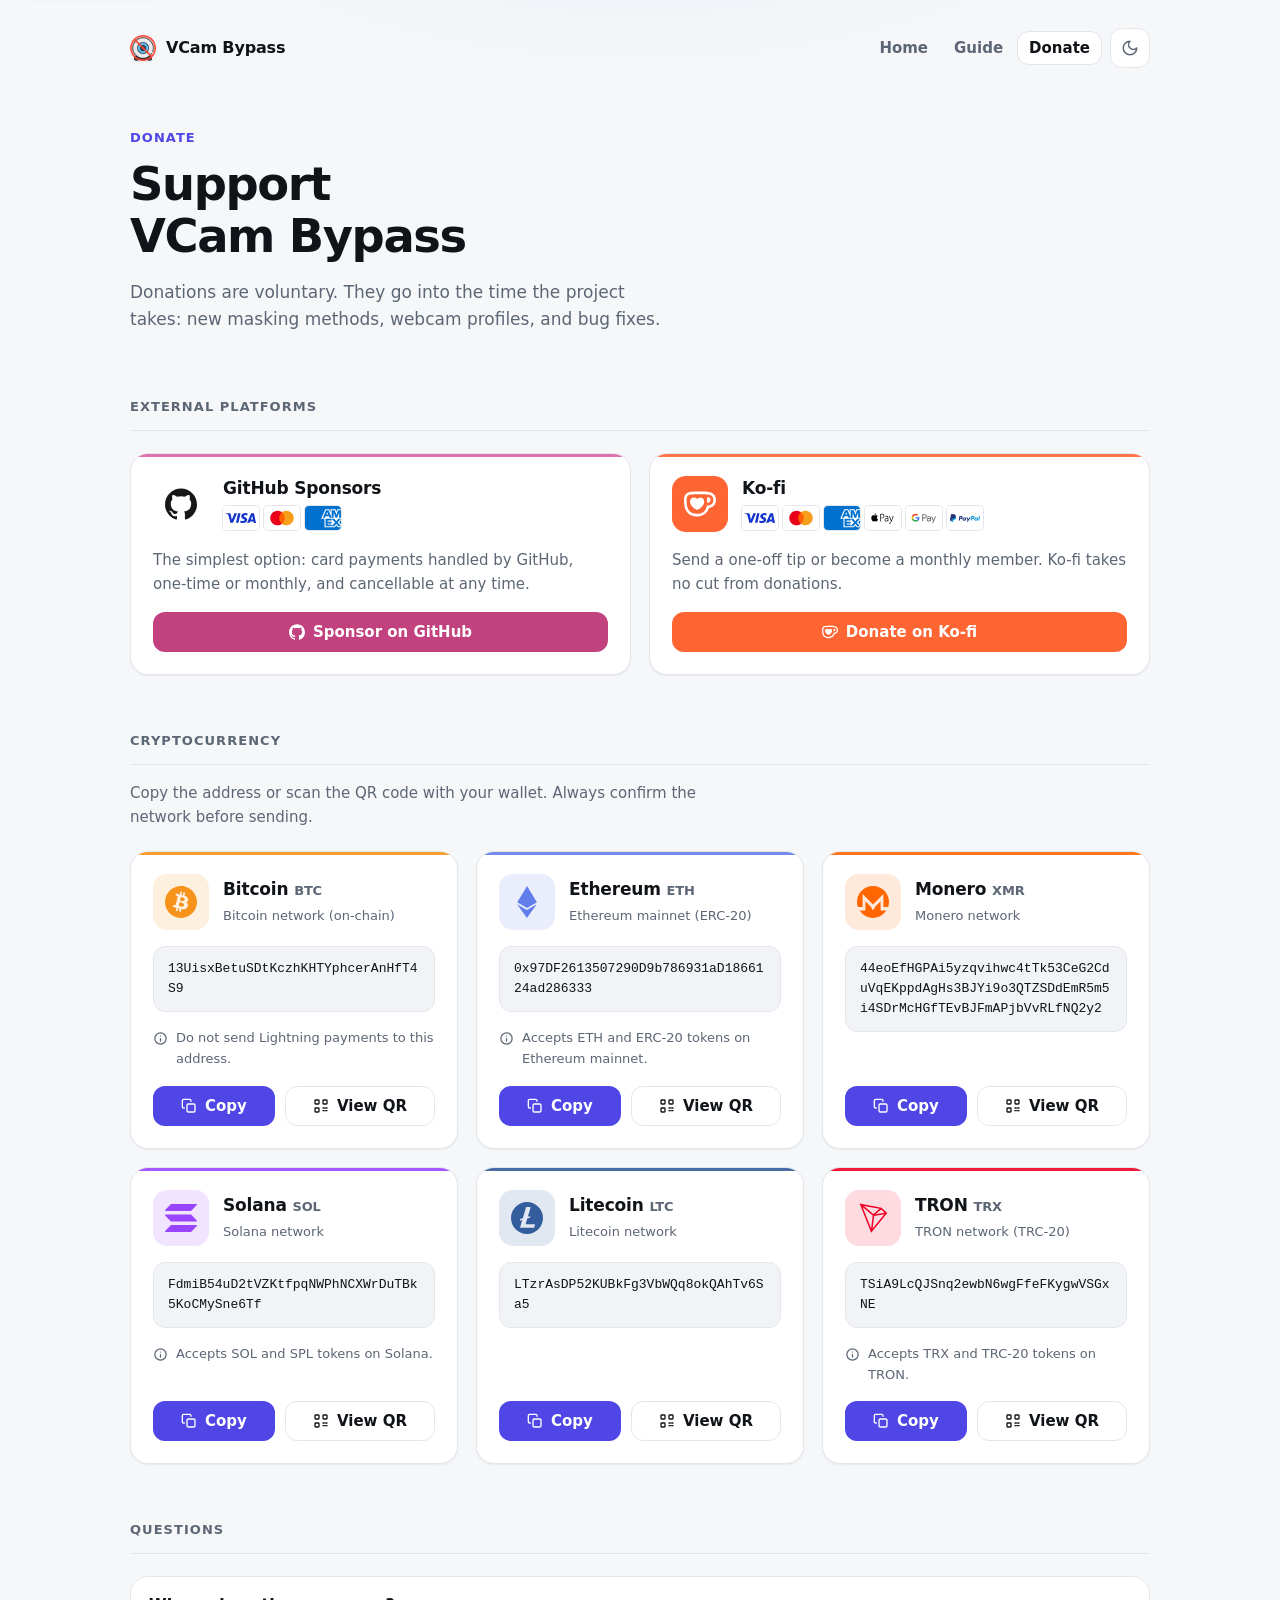
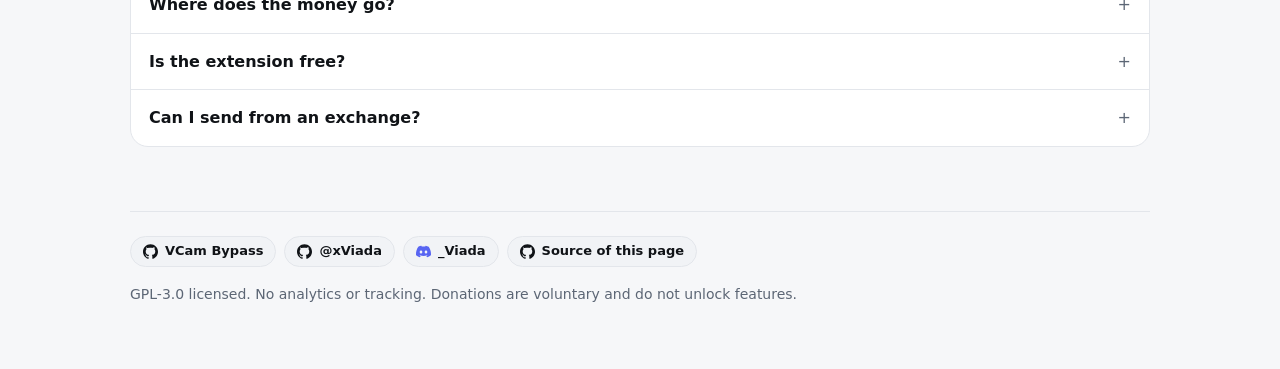
==== donate/index.html @ 8258fea1 "Publish the VCam Bypass site." ====
<!DOCTYPE html>
<html lang="en">
<head>
  <meta charset="utf-8">
  <meta name="viewport" content="width=device-width, initial-scale=1">
  <title>Support VCam Bypass</title>
  <meta name="description" content="Ways to support VCam Bypass: GitHub Sponsors, Ko-fi and donations in Bitcoin, Ethereum, Monero, Solana, Litecoin, and TRON.">
  <meta name="color-scheme" content="light dark">
  <meta name="theme-color" content="#ffffff" media="(prefers-color-scheme: light)">
  <meta name="theme-color" content="#0b0d10" media="(prefers-color-scheme: dark)">

  <meta property="og:type" content="website">
  <meta property="og:title" content="Support VCam Bypass">
  <meta property="og:description" content="GitHub Sponsors, Ko-fi and donations in Bitcoin, Ethereum, Monero, Solana, Litecoin, and TRON.">
  <meta name="twitter:card" content="summary">

  <link rel="icon" href="../assets/favicon.png" type="image/png">
  <link rel="stylesheet" href="../assets/css/styles.css">

  <script>
    (function () {
      try {
        var saved = localStorage.getItem('funding-theme');
        if (saved === 'dark' || saved === 'light') {
          document.documentElement.setAttribute('data-theme', saved);
        }
      } catch (e) {}
    })();
  </script>
</head>
<body>
  <a class="skip-link" href="#main">Skip to content</a>

  <div class="page">
    <header class="topbar">
      <a class="brand" href="../">
        <img class="brand-mark" src="../assets/favicon.png" alt="" width="26" height="26">
        <span class="brand-text" id="brand-text">VCam Bypass</span>
      </a>
      <div class="topbar-actions">
        <nav class="nav" aria-label="Primary">
          <a href="../">Home</a>
          <a href="../guide/">Guide</a>
          <a href="./" aria-current="page">Donate</a>
        </nav>
        <button type="button" class="icon-button" id="theme-toggle" aria-label="Toggle theme" hidden>
          <span class="icon" id="theme-icon" aria-hidden="true"></span>
        </button>
      </div>
    </header>

    <main id="main">
      <section class="hero">
        <p class="eyebrow">Donate</p>
        <h1 class="hero-title" id="hero-title">Support VCam Bypass</h1>
        <p class="hero-lede" id="hero-summary">Donations are voluntary. They go into the time the project takes: new masking methods, webcam profiles, and bug fixes.</p>
      </section>

      <section class="section" id="platforms-section" aria-labelledby="platforms-title">
        <h2 class="section-title" id="platforms-title">External platforms</h2>
        <div class="grid" id="platforms"><article class="card card-sponsors"><div class="card-head"><span class="card-logo"><svg xmlns="http://www.w3.org/2000/svg" viewBox="0 0 24 24" fill="currentColor" aria-hidden="true" focusable="false"><path d="M12 .297c-6.63 0-12 5.373-12 12 0 5.303 3.438 9.8 8.205 11.385.6.113.82-.258.82-.577 0-.285-.01-1.04-.015-2.04-3.338.724-4.042-1.61-4.042-1.61C4.422 18.07 3.633 17.7 3.633 17.7c-1.087-.744.084-.729.084-.729 1.205.084 1.838 1.236 1.838 1.236 1.07 1.835 2.809 1.305 3.495.998.108-.776.417-1.305.76-1.605-2.665-.3-5.466-1.332-5.466-5.93 0-1.31.465-2.38 1.235-3.22-.135-.303-.54-1.523.105-3.176 0 0 1.005-.322 3.3 1.23.96-.267 1.98-.399 3-.405 1.02.006 2.04.138 3 .405 2.28-1.552 3.285-1.23 3.285-1.23.645 1.653.24 2.873.12 3.176.765.84 1.23 1.91 1.23 3.22 0 4.61-2.805 5.625-5.475 5.92.42.36.81 1.096.81 2.22 0 1.606-.015 2.896-.015 3.286 0 .315.21.69.825.57C20.565 22.092 24 17.592 24 12.297c0-6.627-5.373-12-12-12"></path></svg></span><div class="card-meta"><div class="card-name">GitHub Sponsors</div><div class="pay-methods" role="img" aria-label="Accepted: Visa, Mastercard, American Express"><span class="pay-mark pay-mark-visa" title="Visa"><svg aria-hidden="true" focusable="false" id="Ebene_1" data-name="Ebene 1" xmlns="http://www.w3.org/2000/svg" viewBox="0 0 120 80"> <rect width="120" height="80" rx="4" style="fill: #fff"></rect> <path d="M46.61,24.32,33.26,56.18H24.54L18,30.76c-.41-1.57-.75-2.14-2-2.8a34.65,34.65,0,0,0-8.14-2.71l.2-.93h14a3.84,3.84,0,0,1,3.8,3.25L29.38,46,38,24.32ZM80.75,45.78c0-8.41-11.63-8.86-11.55-12.62,0-1.15,1.11-2.37,3.49-2.67a15.46,15.46,0,0,1,8.13,1.42l1.45-6.76a22.2,22.2,0,0,0-7.71-1.41c-8.15,0-13.88,4.34-13.93,10.54-.05,4.58,4.09,7.14,7.22,8.67s4.28,2.56,4.27,4c0,2.14-2.56,3.07-4.93,3.11a17.23,17.23,0,0,1-8.47-2l-1.49,7a25.05,25.05,0,0,0,9.17,1.7c8.65,0,14.32-4.29,14.35-10.91m21.51,10.4h7.62l-6.65-31.86h-7a3.77,3.77,0,0,0-3.51,2.34L80.32,56.18H89l1.72-4.75h10.57ZM93.06,44.9l4.34-12,2.5,12ZM58.39,24.32,51.57,56.18H43.32l6.83-31.86Z" style="fill: #1434CB"></path> </svg></span><span class="pay-mark pay-mark-mastercard" title="Mastercard"><svg aria-hidden="true" focusable="false" id="Ebene_1" data-name="Ebene 1" xmlns="http://www.w3.org/2000/svg" viewBox="0 0 120 80"> <rect y="0" width="120" height="80" rx="4" ry="4" style="fill: #fff;"></rect> <g> <rect x="48.38" y="21.01" width="23.25" height="37.98" style="fill: #ff5f00;"></rect> <path d="M50.77,40c0-7.41,3.4-14.41,9.22-18.99-10.49-8.24-25.67-6.42-33.91,4.07-8.24,10.49-6.42,25.67,4.07,33.91,8.76,6.88,21.09,6.88,29.85,0-5.83-4.58-9.23-11.58-9.22-18.99Z" style="fill: #eb001b;"></path> <path d="M96.77,54.97v-.78h.34v-.16h-.8v.16h.32v.78h.15Zm1.55,0v-.94h-.24l-.28,.67-.28-.67h-.24v.94h.17v-.71l.26,.61h.18l.26-.61v.71h.17Z" style="fill: #f79e1b;"></path> <path d="M99.08,40c0,13.34-10.81,24.15-24.15,24.15-5.41,0-10.67-1.82-14.93-5.17,10.49-8.24,12.31-23.43,4.07-33.91-1.19-1.51-2.55-2.88-4.07-4.07,10.49-8.24,25.67-6.43,33.91,4.06,3.35,4.26,5.17,9.51,5.17,14.93h0Z" style="fill: #f79e1b;"></path> </g> </svg></span><span class="pay-mark pay-mark-amex" title="American Express"><svg aria-hidden="true" focusable="false" id="Ebene_1" data-name="Ebene 1" xmlns="http://www.w3.org/2000/svg" viewBox="0 0 120 80"> <rect x="48" y="7.34" width="72" height="66" style="fill: #fff;"></rect> <g> <g> <path d="M109.97,70.99l-5.32-6.13-5.53,6.13h-34.2v-28.55h-10.85l13.52-31.94h13.11l4.71,11V10.5h16.38l2.87,8.25,2.87-8.25h12.49V5.63c0-2.96-2.25-5.29-5.12-5.29H5.12C2.25,.34,0,2.67,0,5.63V74.37c0,2.96,2.25,5.29,5.12,5.29H114.88c2.87,0,5.12-2.33,5.12-5.29v-3.38h-10.03Z" style="fill: #0071ce;"></path> <g> <polygon points="111.4 67.6 120 67.6 108.74 55.12 120 42.86 111.6 42.86 104.44 50.89 97.47 42.86 88.87 42.86 100.34 55.33 88.87 67.6 97.27 67.6 104.44 59.56 111.4 67.6" style="fill: #0071ce;"></polygon> <polygon points="75.15 61.89 75.15 58.08 88.67 58.08 88.67 52.37 75.15 52.37 75.15 48.57 88.87 48.57 88.87 42.86 68.6 42.86 68.6 67.6 88.87 67.6 88.87 61.89 75.15 61.89" style="fill: #0071ce;"></polygon> <polygon points="113.65 39.26 119.8 39.26 119.8 14.3 109.97 14.51 104.64 29.95 99.11 14.51 88.87 14.51 88.87 39.26 95.43 39.26 95.43 21.92 101.57 39.26 107.3 39.26 113.65 21.92 113.65 39.26" style="fill: #0071ce;"></polygon> <path d="M78.43,14.51h-8.4l-10.65,24.75h7.17l2.05-4.86h11.06l2.05,4.86h7.37l-10.65-24.75Zm-7.58,14.17l3.28-8.04,3.28,8.04h-6.55Z" style="fill: #0071ce;"></path> </g> </g> <polygon points="114.06 54.49 120 61.26 120 47.72 114.06 54.49" style="fill: #0071ce;"></polygon> </g> </svg></span></div></div></div><p class="card-text">The simplest option: card payments handled by GitHub, one-time or monthly, and cancellable at any time.</p><div class="card-body"><a class="button button-brand" href="https://github.com/sponsors/xViada" target="_blank" rel="noopener noreferrer"><span class="icon"><svg xmlns="http://www.w3.org/2000/svg" viewBox="0 0 24 24" fill="currentColor" aria-hidden="true" focusable="false"><path d="M12 .297c-6.63 0-12 5.373-12 12 0 5.303 3.438 9.8 8.205 11.385.6.113.82-.258.82-.577 0-.285-.01-1.04-.015-2.04-3.338.724-4.042-1.61-4.042-1.61C4.422 18.07 3.633 17.7 3.633 17.7c-1.087-.744.084-.729.084-.729 1.205.084 1.838 1.236 1.838 1.236 1.07 1.835 2.809 1.305 3.495.998.108-.776.417-1.305.76-1.605-2.665-.3-5.466-1.332-5.466-5.93 0-1.31.465-2.38 1.235-3.22-.135-.303-.54-1.523.105-3.176 0 0 1.005-.322 3.3 1.23.96-.267 1.98-.399 3-.405 1.02.006 2.04.138 3 .405 2.28-1.552 3.285-1.23 3.285-1.23.645 1.653.24 2.873.12 3.176.765.84 1.23 1.91 1.23 3.22 0 4.61-2.805 5.625-5.475 5.92.42.36.81 1.096.81 2.22 0 1.606-.015 2.896-.015 3.286 0 .315.21.69.825.57C20.565 22.092 24 17.592 24 12.297c0-6.627-5.373-12-12-12"></path></svg></span><span>Sponsor on GitHub</span></a></div></article><article class="card card-kofi"><div class="card-head"><span class="card-logo"><svg xmlns="http://www.w3.org/2000/svg" viewBox="71.7 139 512 396.1" fill="currentColor" aria-hidden="true" focusable="false"><path d="M313.8 139C403.6 139 426.8 140.1 460.1 143.4C538.2 151.2 583.7 199.4 583.7 268.6L583.7 277.5C583.7 341.8 536.6 394.4 472.9 399.9C467.9 416.5 460.1 433.1 449.6 449.8C425.2 487.5 376.5 535.1 286.7 535.1L269 535.1C195.9 535.1 139.3 503.5 105.5 445.9C75.6 395.5 71.7 339.5 71.7 264.7C71.7 191 116.1 151.1 168.1 144.5C207.4 139.5 256.2 139 313.8 139zM313.8 180.6C253.4 180.6 210.2 181.1 177.5 186.1C131.5 192.8 113.2 218.8 113.2 265.3L113.4 291C114.6 348.3 120.5 388.1 140.9 425.5C167.5 474.8 215.7 493.7 270.6 493.7L287.8 493.7C359.8 493.7 394.8 458.8 414.1 428.3C423.5 412.8 431.8 395.6 436.3 374L439.6 360.2L459.5 360.2C503.8 360.2 542.1 324.2 542.1 278.2L542.1 269.9C542.1 218.4 509.9 191.2 454 184.6C422.4 181.8 403.6 180.7 313.8 180.7zM331 233.2C369.2 233.2 395.8 264.8 395.8 300.2C395.8 332.9 377.5 361.2 353.7 383.3C338.7 398.3 314.4 413.8 297.8 423.8C293.4 426.6 287.8 428.2 281.1 428.2C275.6 428.2 270.6 426.5 265.6 423.8C249 413.8 224.6 398.3 209.1 383.3C187.3 362.5 169.9 336.4 167.8 306.3L167.6 300.2C167.6 264.7 193.1 233.2 231.9 233.2C254.6 233.2 270.7 244.8 281.2 260.9C292.8 244.8 308.4 233.2 331.1 233.2zM453.5 229.3C481.8 229.3 497.3 245.9 497.3 272.5C497.3 299.1 481.8 315.2 453.5 315.2C444.6 315.2 439.7 310.2 439.7 303.5L439.7 240.9C439.7 234.2 444.7 229.3 453.5 229.3z"></path></svg></span><div class="card-meta"><div class="card-name">Ko-fi</div><div class="pay-methods" role="img" aria-label="Accepted: Visa, Mastercard, American Express, Apple Pay, Google Pay, PayPal"><span class="pay-mark pay-mark-visa" title="Visa"><svg aria-hidden="true" focusable="false" id="Ebene_1" data-name="Ebene 1" xmlns="http://www.w3.org/2000/svg" viewBox="0 0 120 80"> <rect width="120" height="80" rx="4" style="fill: #fff"></rect> <path d="M46.61,24.32,33.26,56.18H24.54L18,30.76c-.41-1.57-.75-2.14-2-2.8a34.65,34.65,0,0,0-8.14-2.71l.2-.93h14a3.84,3.84,0,0,1,3.8,3.25L29.38,46,38,24.32ZM80.75,45.78c0-8.41-11.63-8.86-11.55-12.62,0-1.15,1.11-2.37,3.49-2.67a15.46,15.46,0,0,1,8.13,1.42l1.45-6.76a22.2,22.2,0,0,0-7.71-1.41c-8.15,0-13.88,4.34-13.93,10.54-.05,4.58,4.09,7.14,7.22,8.67s4.28,2.56,4.27,4c0,2.14-2.56,3.07-4.93,3.11a17.23,17.23,0,0,1-8.47-2l-1.49,7a25.05,25.05,0,0,0,9.17,1.7c8.65,0,14.32-4.29,14.35-10.91m21.51,10.4h7.62l-6.65-31.86h-7a3.77,3.77,0,0,0-3.51,2.34L80.32,56.18H89l1.72-4.75h10.57ZM93.06,44.9l4.34-12,2.5,12ZM58.39,24.32,51.57,56.18H43.32l6.83-31.86Z" style="fill: #1434CB"></path> </svg></span><span class="pay-mark pay-mark-mastercard" title="Mastercard"><svg aria-hidden="true" focusable="false" id="Ebene_1" data-name="Ebene 1" xmlns="http://www.w3.org/2000/svg" viewBox="0 0 120 80"> <rect y="0" width="120" height="80" rx="4" ry="4" style="fill: #fff;"></rect> <g> <rect x="48.38" y="21.01" width="23.25" height="37.98" style="fill: #ff5f00;"></rect> <path d="M50.77,40c0-7.41,3.4-14.41,9.22-18.99-10.49-8.24-25.67-6.42-33.91,4.07-8.24,10.49-6.42,25.67,4.07,33.91,8.76,6.88,21.09,6.88,29.85,0-5.83-4.58-9.23-11.58-9.22-18.99Z" style="fill: #eb001b;"></path> <path d="M96.77,54.97v-.78h.34v-.16h-.8v.16h.32v.78h.15Zm1.55,0v-.94h-.24l-.28,.67-.28-.67h-.24v.94h.17v-.71l.26,.61h.18l.26-.61v.71h.17Z" style="fill: #f79e1b;"></path> <path d="M99.08,40c0,13.34-10.81,24.15-24.15,24.15-5.41,0-10.67-1.82-14.93-5.17,10.49-8.24,12.31-23.43,4.07-33.91-1.19-1.51-2.55-2.88-4.07-4.07,10.49-8.24,25.67-6.43,33.91,4.06,3.35,4.26,5.17,9.51,5.17,14.93h0Z" style="fill: #f79e1b;"></path> </g> </svg></span><span class="pay-mark pay-mark-amex" title="American Express"><svg aria-hidden="true" focusable="false" id="Ebene_1" data-name="Ebene 1" xmlns="http://www.w3.org/2000/svg" viewBox="0 0 120 80"> <rect x="48" y="7.34" width="72" height="66" style="fill: #fff;"></rect> <g> <g> <path d="M109.97,70.99l-5.32-6.13-5.53,6.13h-34.2v-28.55h-10.85l13.52-31.94h13.11l4.71,11V10.5h16.38l2.87,8.25,2.87-8.25h12.49V5.63c0-2.96-2.25-5.29-5.12-5.29H5.12C2.25,.34,0,2.67,0,5.63V74.37c0,2.96,2.25,5.29,5.12,5.29H114.88c2.87,0,5.12-2.33,5.12-5.29v-3.38h-10.03Z" style="fill: #0071ce;"></path> <g> <polygon points="111.4 67.6 120 67.6 108.74 55.12 120 42.86 111.6 42.86 104.44 50.89 97.47 42.86 88.87 42.86 100.34 55.33 88.87 67.6 97.27 67.6 104.44 59.56 111.4 67.6" style="fill: #0071ce;"></polygon> <polygon points="75.15 61.89 75.15 58.08 88.67 58.08 88.67 52.37 75.15 52.37 75.15 48.57 88.87 48.57 88.87 42.86 68.6 42.86 68.6 67.6 88.87 67.6 88.87 61.89 75.15 61.89" style="fill: #0071ce;"></polygon> <polygon points="113.65 39.26 119.8 39.26 119.8 14.3 109.97 14.51 104.64 29.95 99.11 14.51 88.87 14.51 88.87 39.26 95.43 39.26 95.43 21.92 101.57 39.26 107.3 39.26 113.65 21.92 113.65 39.26" style="fill: #0071ce;"></polygon> <path d="M78.43,14.51h-8.4l-10.65,24.75h7.17l2.05-4.86h11.06l2.05,4.86h7.37l-10.65-24.75Zm-7.58,14.17l3.28-8.04,3.28,8.04h-6.55Z" style="fill: #0071ce;"></path> </g> </g> <polygon points="114.06 54.49 120 61.26 120 47.72 114.06 54.49" style="fill: #0071ce;"></polygon> </g> </svg></span><span class="pay-mark pay-mark-applepay" title="Apple Pay"><svg aria-hidden="true" focusable="false" id="Ebene_1" xmlns="http://www.w3.org/2000/svg" x="0px" y="0px" viewBox="0 0 120 80"> <g id="export-badges"> <g id="production-final" transform="translate(-36.000000, -6018.000000)"> <g id="card_google_pay" transform="translate(36.000000, 6018.000000)"> <path id="Rectangle-11" style="fill-rule:evenodd;clip-rule:evenodd;fill:#FFFFFF;" d="M4,0h112c2.2,0,4,1.8,4,4v72c0,2.2-1.8,4-4,4H4c-2.2,0-4-1.8-4-4V4C0,1.8,1.8,0,4,0z"></path> </g> <g transform="translate(0.000000,400.000000) scale(0.100000,-0.100000)"> <path d="M726.4-56417.9c-21.4-5.5-41.9-28.7-45.5-51.8c-1.7-10.4-1.7-10.4,6-10.4c23.4,0,50.1,31.1,47.7,55.6 C733.9-56416.2,733.7-56416,726.4-56417.9z"></path> <path d="M903.7-56440.3c-1.9-0.5-10.8-1.7-19.8-2.4l-16.4-1.7v-126.2v-126.2h10.8h10.8v52.8v52.8l28.4,1 c24.1,0.7,30.1,1.7,41.4,7c18.5,8.7,29.9,19.3,37.8,35.4c5.5,11.8,6.5,16.9,6.7,35.4c0,17.8-1,23.6-5.5,33 c-7.5,14.9-23.6,28.9-39.3,34C947.1-56441.7,911.5-56438.4,903.7-56440.3z M956-56467.5c19-9.9,29.1-31.3,26-54.4 c-4.3-33-26.5-49.6-66.2-49.6c-10.4,0-20.5,0.7-22.6,1.4c-3.4,1.2-3.9,8.4-3.9,53.7c0,28.9,0.7,53.2,1.9,54.2 c1,1,13.7,1.4,28.2,1C940.8-56462,947.8-56463.2,956-56467.5z"></path> <path d="M623.1-56487c-48.7-12-67.5-74-42.6-140.9c7.5-20.2,25.3-47.9,38.5-59.7c12-10.8,23.1-12,43.4-4.3c16.1,6,34.7,6,48.4,0 c13.2-6,28.2-6,38.1-0.2c9.9,6.3,24.8,26,35.4,47.7c8.9,17.8,10.1,22.4,6.7,22.4c-1.2,0-6.7,4.1-12.5,8.9 c-28.7,24.6-28.9,70.1-0.5,94.9l8.7,7.7l-10.1,9.2c-19,16.6-44.3,21-69.9,11.6c-21-7.9-25.1-7.9-44.6-1.2 C643.6-56484.9,636.1-56483.9,623.1-56487z"></path> <path d="M1053.1-56512.3c-11.6-3.1-25.5-9.9-27.2-13c-1.7-2.4,5.1-18.1,7.2-16.9c27.2,14,48.4,16.4,63.6,7.7 c10.1-5.8,19-22.6,19-35.9v-9.9l-23.6-2.6c-13-1.7-29.9-5.3-37.6-8.2c-40-15.4-55.2-61.7-29.6-90.6 c10.4-11.8,23.8-17.6,41.4-17.6c15.4,0,33.7,7,43.8,16.6c2.9,2.7,6,5.1,6.5,5.1c0.7,0,2.2-4.3,2.9-9.9c1.7-9.6,1.7-9.6,11.6-8.9 c7.2,0.5,9.6,1.7,8.9,4.3c-0.2,1.9-1.4,34.4-2.4,72.3c-1.4,65.3-1.7,69.1-7.2,80.2C1117.9-56514,1086.8-56502.9,1053.1-56512.3z M1115.7-56623.4c0-25.1-2.2-31.8-13.7-42.6c-20.2-19.3-52.3-17.8-62.6,2.9c-4.8,9.6-3.9,28.4,1.9,37.8 c8.7,14,34.2,23.6,64.3,24.6l10.1,0.2V-56623.4z"></path> <path d="M1160.3-56516.2c0.7-1.2,16.1-40.7,34-87.2l32.3-84.8l-7-14.7c-9.6-20.5-24.3-38.1-39.7-47.5 c-7.5-4.3-13.5-9.2-13.5-10.8c0-5.1,5.5-15.2,8.2-15.2c5.3,0,27,14.2,35.7,23.4c12,12.3,28.9,42.4,40.2,71.8 c5.3,13.2,19.8,50.6,32.3,83.1c12.5,32.5,25.1,64.8,27.9,71.8l5.1,12.5h-11.8h-11.8l-7-18.6c-4.1-10.4-15.7-42.9-26.3-72.3 c-17.6-49.9-22.4-60.2-22.6-49.4c-0.2,2.2-11.8,34.4-26,71.5l-26,67.5l-12.8,0.7C1162.7-56513.8,1159.1-56514.3,1160.3-56516.2z"></path> </g> </g> </g> </svg></span><span class="pay-mark pay-mark-googlepay" title="Google Pay"><svg aria-hidden="true" focusable="false" viewBox="0 0 120 80" xmlns="http://www.w3.org/2000/svg"> <g id="export-badges" stroke="none" stroke-width="1" fill="none" fill-rule="evenodd"> <g id="production-final" transform="translate(-36.000000, -6018.000000)"> <g id="card_google_pay" transform="translate(36.000000, 6018.000000)"> <rect id="Rectangle-11" fill="#FFFFFF" x="0" y="0" width="120" height="80" rx="4"></rect> <g id="download" transform="translate(18.000000, 25.000000)"> <path d="M39.052,5.27 L39.052,13.436 L44.088,13.436 C45.288,13.436 46.28,13.032 47.064,12.226 C47.87,11.422 48.274,10.462 48.274,9.352 C48.274,8.264 47.87,7.316 47.064,6.508 C46.28,5.682 45.288,5.268 44.088,5.268 L39.052,5.268 L39.052,5.27 Z M39.052,16.31 L39.052,25.782 L36.044,25.782 L36.044,2.396 L44.024,2.396 C46.05,2.396 47.77,3.07 49.188,4.42 C50.628,5.77 51.348,7.414 51.348,9.352 C51.348,11.334 50.628,12.99 49.188,14.316 C47.794,15.646 46.07,16.308 44.022,16.308 L39.052,16.308 L39.052,16.31 Z M54.388,20.884 C54.388,21.668 54.72,22.32 55.386,22.844 C56.05,23.364 56.83,23.626 57.722,23.626 C58.988,23.626 60.114,23.158 61.106,22.224 C62.1,21.286 62.594,20.186 62.594,18.924 C61.656,18.184 60.348,17.814 58.67,17.814 C57.45,17.814 56.43,18.11 55.614,18.698 C54.796,19.286 54.388,20.012 54.388,20.884 Z M58.28,9.254 C60.504,9.254 62.258,9.848 63.546,11.034 C64.83,12.222 65.474,13.85 65.474,15.918 L65.474,25.782 L62.596,25.782 L62.596,23.562 L62.466,23.562 C61.222,25.39 59.566,26.306 57.494,26.306 C55.73,26.306 54.252,25.782 53.064,24.738 C51.876,23.692 51.282,22.386 51.282,20.818 C51.282,19.162 51.908,17.846 53.162,16.866 C54.416,15.886 56.088,15.396 58.182,15.396 C59.966,15.396 61.44,15.722 62.594,16.376 L62.594,15.688 C62.594,14.644 62.18,13.756 61.352,13.028 C60.5542391,12.3101177 59.5151104,11.9194625 58.442,11.934 C56.762,11.934 55.434,12.64 54.452,14.058 L51.804,12.39 C53.264,10.3 55.424,9.254 58.28,9.254 Z M81.986,9.778 L71.946,32.838 L68.84,32.838 L72.568,24.77 L65.964,9.778 L69.234,9.778 L74.008,21.276 L74.072,21.276 L78.716,9.776 L81.986,9.778 Z" id="Shape" fill="#5F6368" fill-rule="nonzero"></path> <path d="M26.896,14.268 C26.896,13.322 26.816,12.408 26.664,11.536 L13.976,11.536 L13.976,16.712 L21.244,16.712 C20.9430287,18.3831748 19.9719035,19.8586493 18.556,20.796 L18.556,24.156 L22.894,24.156 C25.434,21.816 26.896,18.356 26.896,14.268" id="Shape" fill="#4285F4" fill-rule="nonzero"></path> <path d="M13.976,27.4 C17.608,27.4 20.664,26.21 22.894,24.158 L18.556,20.796 C17.35,21.608 15.796,22.082 13.976,22.082 C10.468,22.082 7.488,19.718 6.424,16.534 L1.956,16.534 L1.956,19.996 C4.24184797,24.5371718 8.89197185,27.4022981 13.976,27.402" id="Shape" fill="#34A853" fill-rule="nonzero"></path> <path d="M6.424,16.534 C5.86273911,14.8652626 5.86273911,13.0587374 6.424,11.39 L6.424,7.928 L1.956,7.928 C1.0114615,9.79834617 0.520226421,11.8646851 0.522,13.96 C0.522,16.13 1.042,18.18 1.956,19.994 L6.424,16.532 L6.424,16.534 Z" id="Shape" fill="#FABB05" fill-rule="nonzero"></path> <path d="M13.976,5.842 C15.96,5.842 17.736,6.522 19.136,7.858 L19.136,7.86 L22.976,4.024 C20.648,1.856 17.608,0.524 13.978,0.524 C8.89441559,0.523321579 4.24440402,3.38760491 1.958,7.928 L6.426,11.39 C7.49,8.206 10.47,5.842 13.978,5.842" id="Shape" fill="#E94235" fill-rule="nonzero"></path> <polygon id="Shape" points="0 0 82.57 0 82.57 36 0 36"></polygon> </g> </g> </g> </g> </svg></span><span class="pay-mark pay-mark-paypal" title="PayPal"><svg aria-hidden="true" focusable="false" id="Ebene_1" data-name="Ebene 1" xmlns="http://www.w3.org/2000/svg" viewBox="0 0 120 80"> <rect y="0" width="120" height="80" rx="4" ry="4" style="fill: #fff;"></rect> <g> <path d="M47.39,33.25h-5.53c-.38,0-.7,.28-.76,.65l-2.24,14.19c-.04,.28,.17,.53,.46,.53h2.64c.38,0,.7-.28,.76-.65l.6-3.83c.06-.37,.38-.65,.76-.65h1.75c3.65,0,5.75-1.76,6.3-5.26,.25-1.53,.01-2.73-.71-3.57-.79-.92-2.18-1.41-4.03-1.41Zm.64,5.18c-.3,1.99-1.82,1.99-3.29,1.99h-.84l.59-3.71c.03-.22,.23-.39,.46-.39h.38c1,0,1.94,0,2.43,.57,.29,.34,.38,.84,.27,1.54Z" style="fill: #253b80;"></path> <path d="M63.93,38.37h-2.65c-.23,0-.42,.17-.46,.39l-.12,.74-.19-.27c-.57-.83-1.85-1.11-3.13-1.11-2.93,0-5.43,2.22-5.92,5.33-.25,1.55,.11,3.04,.99,4.07,.81,.95,1.96,1.35,3.34,1.35,2.36,0,3.67-1.52,3.67-1.52l-.12,.74c-.04,.28,.17,.53,.45,.53h2.39c.38,0,.7-.28,.76-.65l1.43-9.07c.05-.28-.17-.53-.45-.53Zm-3.69,5.16c-.26,1.51-1.46,2.53-2.99,2.53-.77,0-1.38-.25-1.78-.71-.39-.46-.54-1.13-.42-1.86,.24-1.5,1.46-2.55,2.97-2.55,.75,0,1.36,.25,1.77,.72,.4,.48,.56,1.14,.45,1.87Z" style="fill: #253b80;"></path> <path d="M78.05,38.37h-2.66c-.25,0-.49,.13-.64,.34l-3.67,5.41-1.56-5.2c-.1-.33-.4-.55-.74-.55h-2.62c-.32,0-.54,.31-.44,.61l2.93,8.61-2.76,3.89c-.22,.31,0,.73,.38,.73h2.66c.25,0,.49-.12,.63-.33l8.86-12.78c.21-.31,0-.72-.38-.72Z" style="fill: #253b80;"></path> <path d="M86.86,33.25h-5.53c-.38,0-.7,.28-.76,.65l-2.24,14.19c-.04,.28,.17,.53,.45,.53h2.84c.26,0,.49-.19,.53-.45l.64-4.02c.06-.37,.38-.65,.76-.65h1.75c3.65,0,5.75-1.76,6.3-5.26,.25-1.53,0-2.73-.71-3.57-.79-.92-2.18-1.41-4.03-1.41Zm.64,5.18c-.3,1.99-1.82,1.99-3.29,1.99h-.83l.59-3.71c.03-.22,.23-.39,.45-.39h.38c1,0,1.94,0,2.43,.57,.29,.34,.38,.84,.27,1.54Z" style="fill: #179bd7;"></path> <path d="M103.4,38.37h-2.65c-.23,0-.42,.17-.45,.39l-.12,.74-.19-.27c-.57-.83-1.85-1.11-3.13-1.11-2.93,0-5.43,2.22-5.92,5.33-.25,1.55,.11,3.04,.99,4.07,.81,.95,1.96,1.35,3.34,1.35,2.36,0,3.67-1.52,3.67-1.52l-.12,.74c-.04,.28,.17,.53,.46,.53h2.39c.38,0,.7-.28,.76-.65l1.43-9.07c.04-.28-.17-.53-.46-.53Zm-3.69,5.16c-.25,1.51-1.46,2.53-2.99,2.53-.77,0-1.38-.25-1.78-.71-.39-.46-.54-1.13-.42-1.86,.24-1.5,1.46-2.55,2.97-2.55,.75,0,1.36,.25,1.77,.72,.41,.48,.57,1.14,.45,1.87Z" style="fill: #179bd7;"></path> <path d="M106.53,33.64l-2.27,14.45c-.04,.28,.17,.53,.45,.53h2.28c.38,0,.7-.28,.76-.65l2.24-14.19c.04-.28-.17-.53-.45-.53h-2.56c-.23,0-.42,.17-.45,.39Z" style="fill: #179bd7;"></path> <path d="M15.88,51.38l.42-2.69-.94-.02h-4.5l3.13-19.83c0-.06,.04-.12,.09-.16,.05-.04,.11-.06,.17-.06h7.59c2.52,0,4.26,.52,5.17,1.56,.43,.49,.7,.99,.83,1.55,.14,.59,.14,1.29,0,2.14v.06s0,.55,0,.55l.43,.24c.36,.19,.64,.41,.86,.66,.36,.42,.6,.94,.7,1.57,.1,.64,.07,1.41-.1,2.28-.19,1-.51,1.87-.93,2.58-.39,.65-.89,1.2-1.48,1.62-.56,.4-1.23,.7-1.99,.9-.73,.19-1.57,.29-2.49,.29h-.59c-.42,0-.83,.15-1.15,.42-.32,.28-.54,.66-.6,1.07l-.04,.24-.75,4.74-.03,.17c0,.06-.02,.08-.05,.1-.02,.02-.05,.03-.08,.03h-3.65Z" style="fill: #253b80;"></path> <path d="M28.65,33.99h0c-.02,.14-.05,.29-.08,.45-1,5.14-4.43,6.91-8.8,6.91h-2.23c-.53,0-.99,.39-1.07,.92h0l-1.14,7.23-.32,2.05c-.05,.35,.21,.66,.56,.66h3.95c.47,0,.86-.34,.94-.8l.04-.2,.74-4.72,.05-.26c.07-.46,.47-.8,.94-.8h.59c3.83,0,6.82-1.55,7.7-6.05,.37-1.88,.18-3.45-.79-4.55-.29-.33-.66-.61-1.08-.83Z" style="fill: #179bd7;"></path> <path d="M27.6,33.58c-.15-.04-.31-.08-.47-.12-.16-.04-.33-.07-.5-.09-.6-.1-1.26-.14-1.96-.14h-5.95c-.15,0-.29,.03-.41,.09-.27,.13-.48,.39-.53,.71l-1.27,8.02-.04,.23c.08-.53,.53-.92,1.07-.92h2.23c4.37,0,7.8-1.78,8.8-6.91,.03-.15,.06-.3,.08-.45-.25-.13-.53-.25-.82-.35-.07-.02-.15-.05-.22-.07Z" style="fill: #222d65;"></path> <path d="M17.78,34.02c.05-.32,.25-.58,.53-.71,.13-.06,.26-.09,.41-.09h5.95c.7,0,1.36,.05,1.96,.14,.17,.03,.34,.06,.5,.09,.16,.04,.32,.08,.47,.12,.08,.02,.15,.05,.22,.07,.3,.1,.57,.21,.82,.35,.3-1.9,0-3.19-1.03-4.36-1.13-1.29-3.18-1.84-5.79-1.84h-7.59c-.53,0-.99,.39-1.07,.92l-3.16,20.04c-.06,.4,.24,.75,.64,.75h4.69l1.18-7.46,1.27-8.02Z" style="fill: #253b80;"></path> </g> </svg></span></div></div></div><p class="card-text">Send a one-off tip or become a monthly member. Ko-fi takes no cut from donations.</p><div class="card-body"><a class="button button-brand" href="https://ko-fi.com/Y8Y21TF3N2" target="_blank" rel="noopener noreferrer"><span class="icon"><svg xmlns="http://www.w3.org/2000/svg" viewBox="71.7 139 512 396.1" fill="currentColor" aria-hidden="true" focusable="false"><path d="M313.8 139C403.6 139 426.8 140.1 460.1 143.4C538.2 151.2 583.7 199.4 583.7 268.6L583.7 277.5C583.7 341.8 536.6 394.4 472.9 399.9C467.9 416.5 460.1 433.1 449.6 449.8C425.2 487.5 376.5 535.1 286.7 535.1L269 535.1C195.9 535.1 139.3 503.5 105.5 445.9C75.6 395.5 71.7 339.5 71.7 264.7C71.7 191 116.1 151.1 168.1 144.5C207.4 139.5 256.2 139 313.8 139zM313.8 180.6C253.4 180.6 210.2 181.1 177.5 186.1C131.5 192.8 113.2 218.8 113.2 265.3L113.4 291C114.6 348.3 120.5 388.1 140.9 425.5C167.5 474.8 215.7 493.7 270.6 493.7L287.8 493.7C359.8 493.7 394.8 458.8 414.1 428.3C423.5 412.8 431.8 395.6 436.3 374L439.6 360.2L459.5 360.2C503.8 360.2 542.1 324.2 542.1 278.2L542.1 269.9C542.1 218.4 509.9 191.2 454 184.6C422.4 181.8 403.6 180.7 313.8 180.7zM331 233.2C369.2 233.2 395.8 264.8 395.8 300.2C395.8 332.9 377.5 361.2 353.7 383.3C338.7 398.3 314.4 413.8 297.8 423.8C293.4 426.6 287.8 428.2 281.1 428.2C275.6 428.2 270.6 426.5 265.6 423.8C249 413.8 224.6 398.3 209.1 383.3C187.3 362.5 169.9 336.4 167.8 306.3L167.6 300.2C167.6 264.7 193.1 233.2 231.9 233.2C254.6 233.2 270.7 244.8 281.2 260.9C292.8 244.8 308.4 233.2 331.1 233.2zM453.5 229.3C481.8 229.3 497.3 245.9 497.3 272.5C497.3 299.1 481.8 315.2 453.5 315.2C444.6 315.2 439.7 310.2 439.7 303.5L439.7 240.9C439.7 234.2 444.7 229.3 453.5 229.3z"></path></svg></span><span>Donate on Ko-fi</span></a></div></article></div>
      </section>

      <section class="section" id="crypto-section" aria-labelledby="crypto-title">
        <h2 class="section-title" id="crypto-title">Cryptocurrency</h2>
        <p class="section-note">
          Copy the address or scan the QR code with your wallet.
          Always confirm the network before sending.
        </p>
        <div class="grid" id="wallets"><article class="card" style="--card-accent: #f7931a;"><div class="card-head"><span class="card-logo"><svg xmlns="http://www.w3.org/2000/svg" viewBox="0 0 24 24" fill="currentColor" aria-hidden="true" focusable="false"><path d="M23.638 14.904c-1.602 6.43-8.113 10.34-14.542 8.736C2.67 22.05-1.244 15.525.362 9.105 1.962 2.67 8.475-1.243 14.9.358c6.43 1.605 10.342 8.115 8.738 14.548zm-6.35-4.613c.24-1.59-.974-2.45-2.64-3.03l.54-2.153-1.315-.33-.525 2.107c-.345-.087-.705-.167-1.064-.25l.526-2.127-1.32-.33-.54 2.165c-.285-.067-.565-.132-.84-.2l-1.815-.45-.35 1.407s.975.225.955.236c.535.136.63.486.615.766l-.615 2.477c.037.01.084.023.138.043l-.14-.035-.86 3.437c-.065.162-.23.404-.6.313.02.03-.955-.24-.955-.24l-.655 1.51 1.815.45c.34.085.67.174.996.258l-.54 2.19 1.317.328.54-2.17c.36.1.705.19 1.05.273l-.51 2.154 1.32.33.545-2.19c2.24.427 3.93.257 4.64-1.774.57-1.637-.03-2.58-1.217-3.196.854-.193 1.5-.76 1.68-1.93zm-3.01 4.22c-.404 1.64-3.157.75-4.05.53l.72-2.9c.896.23 3.757.67 3.33 2.37zm.41-4.24c-.37 1.49-2.662.735-3.405.55l.66-2.65c.744.18 3.137.52 2.745 2.1z"></path></svg></span><div class="card-meta"><div class="card-name">Bitcoin <span class="card-network">BTC</span></div><div class="card-network">Bitcoin network (on-chain)</div></div></div><p class="address">13UisxBetuSDtKczhKHTYphcerAnHfT4S9</p><p class="card-note"><span class="icon"><svg xmlns="http://www.w3.org/2000/svg" viewBox="0 0 24 24" fill="none" stroke="currentColor" stroke-width="2" stroke-linecap="round" stroke-linejoin="round" aria-hidden="true" focusable="false"><circle cx="12" cy="12" r="9"></circle><path d="M12 16v-4M12 8h.01"></path></svg></span><span>Do not send Lightning payments to this address.</span></p></article><article class="card" style="--card-accent: #627eea;"><div class="card-head"><span class="card-logo"><svg xmlns="http://www.w3.org/2000/svg" viewBox="0 0 24 24" fill="currentColor" aria-hidden="true" focusable="false"><path d="M11.944 17.97 4.58 13.62 11.943 24l7.37-10.38-7.372 4.35zM12.056 0 4.69 12.223l7.365 4.354 7.365-4.35z"></path></svg></span><div class="card-meta"><div class="card-name">Ethereum <span class="card-network">ETH</span></div><div class="card-network">Ethereum mainnet (ERC-20)</div></div></div><p class="address">0x97DF2613507290D9b786931aD1866124ad286333</p><p class="card-note"><span class="icon"><svg xmlns="http://www.w3.org/2000/svg" viewBox="0 0 24 24" fill="none" stroke="currentColor" stroke-width="2" stroke-linecap="round" stroke-linejoin="round" aria-hidden="true" focusable="false"><circle cx="12" cy="12" r="9"></circle><path d="M12 16v-4M12 8h.01"></path></svg></span><span>Accepts ETH and ERC-20 tokens on Ethereum mainnet.</span></p></article><article class="card" style="--card-accent: #ff6600;"><div class="card-head"><span class="card-logo"><svg xmlns="http://www.w3.org/2000/svg" viewBox="0 0 24 24" fill="currentColor" aria-hidden="true" focusable="false"><path d="M12 0C5.373 0 0 5.373 0 12c0 1.335.228 2.607.629 3.8h3.585V6.006L12 13.792l7.786-7.786V15.8h3.585c.402-1.192.63-2.465.63-3.799C24 5.373 18.626 0 12 0m-1.629 15.585L6.31 11.522v6.939H2.032C4.153 21.812 7.82 24 12 24s7.847-2.188 9.968-5.539H17.69v-6.939l-4.062 4.063L12 18.309z"></path></svg></span><div class="card-meta"><div class="card-name">Monero <span class="card-network">XMR</span></div><div class="card-network">Monero network</div></div></div><p class="address">44eoEfHGPAi5yzqvihwc4tTk53CeG2CduVqEKppdAgHs3BJYi9o3QTZSDdEmR5m5i4SDrMcHGfTEvBJFmAPjbVvRLfNQ2y2</p></article><article class="card" style="--card-accent: #9945ff;"><div class="card-head"><span class="card-logo"><svg xmlns="http://www.w3.org/2000/svg" viewBox="0 0 24 24" fill="currentColor" aria-hidden="true" focusable="false"><path d="m23.8764 18.0313-3.962 4.1393a.9201.9201 0 0 1-.306.2106.9407.9407 0 0 1-.367.0742H.4599a.4689.4689 0 0 1-.2522-.0733.4513.4513 0 0 1-.1696-.1962.4375.4375 0 0 1-.0314-.2545.4438.4438 0 0 1 .117-.2298l3.9649-4.1393a.92.92 0 0 1 .3052-.2102.9407.9407 0 0 1 .3658-.0746H23.54a.4692.4692 0 0 1 .2523.0734.4531.4531 0 0 1 .1697.196.438.438 0 0 1 .0313.2547.4442.4442 0 0 1-.1169.2297zm-3.962-8.3355a.9202.9202 0 0 0-.306-.2106.941.941 0 0 0-.367-.0742H.4599a.4687.4687 0 0 0-.2522.0734.4513.4513 0 0 0-.1696.1961.4376.4376 0 0 0-.0314.2546.444.444 0 0 0 .117.2297l3.9649 4.1394a.9204.9204 0 0 0 .3052.2102c.1154.049.24.0744.3658.0746H23.54a.469.469 0 0 0 .2523-.0734.453.453 0 0 0 .1697-.1961.4382.4382 0 0 0 .0313-.2546.4444.4444 0 0 0-.1169-.2297zM.46 6.7225h18.7815a.9411.9411 0 0 0 .367-.0742.9202.9202 0 0 0 .306-.2106l3.962-4.1394a.4442.4442 0 0 0 .117-.2297.4378.4378 0 0 0-.0314-.2546.453.453 0 0 0-.1697-.196.469.469 0 0 0-.2523-.0734H4.7596a.941.941 0 0 0-.3658.0745.9203.9203 0 0 0-.3052.2102L.1246 5.9687a.4438.4438 0 0 0-.1169.2295.4375.4375 0 0 0 .0312.2544.4512.4512 0 0 0 .1692.196.4689.4689 0 0 0 .2518.0739z"></path></svg></span><div class="card-meta"><div class="card-name">Solana <span class="card-network">SOL</span></div><div class="card-network">Solana network</div></div></div><p class="address">FdmiB54uD2tVZKtfpqNWPhNCXWrDuTBk5KoCMySne6Tf</p><p class="card-note"><span class="icon"><svg xmlns="http://www.w3.org/2000/svg" viewBox="0 0 24 24" fill="none" stroke="currentColor" stroke-width="2" stroke-linecap="round" stroke-linejoin="round" aria-hidden="true" focusable="false"><circle cx="12" cy="12" r="9"></circle><path d="M12 16v-4M12 8h.01"></path></svg></span><span>Accepts SOL and SPL tokens on Solana.</span></p></article><article class="card" style="--card-accent: #345d9d;"><div class="card-head"><span class="card-logo"><svg xmlns="http://www.w3.org/2000/svg" viewBox="0 0 24 24" fill="currentColor" aria-hidden="true" focusable="false"><path d="M12 0a12 12 0 1012 12A12 12 0 0012 0zm-.2617 3.6777h2.584a.3425.3425 0 01.33.4356l-2.0312 6.918 1.9062-.582-.4082 1.3847-1.9238.5605-1.248 4.213h6.6757a.3425.3425 0 01.3282.4374l-.582 2a.4586.4586 0 01-.4395.3301H6.7324l1.7227-5.8223-1.9063.5801.42-1.3613 1.9101-.58 2.4219-8.1798a.4557.4557 0 01.4375-.334Z"></path></svg></span><div class="card-meta"><div class="card-name">Litecoin <span class="card-network">LTC</span></div><div class="card-network">Litecoin network</div></div></div><p class="address">LTzrAsDP52KUBkFg3VbWQq8okQAhTv6Sa5</p></article><article class="card" style="--card-accent: #ef0027;"><div class="card-head"><span class="card-logo"><svg xmlns="http://www.w3.org/2000/svg" viewBox="6.5 5.2 19.6 21" fill="currentColor" aria-hidden="true" focusable="false"><g transform="translate(7.5 6.25)"><path d="M14.432 2.663L0 .007 7.595 19.12 18.178 6.225l-3.746-3.562zm-.232 1.17l2.208 2.099-6.038 1.093 3.83-3.192zM9.058 6.806L2.694 1.528l10.402 1.914-4.038 3.364zm-.453.934l-1.038 8.58L1.972 2.237 8.605 7.74zm.96.455l6.687-1.21-7.67 9.343.983-8.133z"></path></g></svg></span><div class="card-meta"><div class="card-name">TRON <span class="card-network">TRX</span></div><div class="card-network">TRON network (TRC-20)</div></div></div><p class="address">TSiA9LcQJSnq2ewbN6wgFfeFKygwVSGxNE</p><p class="card-note"><span class="icon"><svg xmlns="http://www.w3.org/2000/svg" viewBox="0 0 24 24" fill="none" stroke="currentColor" stroke-width="2" stroke-linecap="round" stroke-linejoin="round" aria-hidden="true" focusable="false"><circle cx="12" cy="12" r="9"></circle><path d="M12 16v-4M12 8h.01"></path></svg></span><span>Accepts TRX and TRC-20 tokens on TRON.</span></p></article></div>
      </section>

      <section class="section" aria-labelledby="faq-title">
        <h2 class="section-title" id="faq-title">Questions</h2>
        <div class="faq">
          <details>
            <summary>Where does the money go?</summary>
            <p>
              Into the time the project takes: looking for new masking methods, adding 
              webcam profiles, keeping up with changes to the Chrome extension APIs, 
              fixing bugs, etc.
            </p>
          </details>
          <details>
            <summary>Is the extension free?</summary>
            <p>
              Yes, and it stays that way. It is GPL-3.0 licensed, so you can use, fork, and modify
              it. Donations are voluntary and do not unlock features or grant priority
              support. If you need something specific, open an issue on the repository or
              message me on Discord: <a class="chip chip-discord" href="https://discordapp.com/users/675421408612057089" target="_blank" rel="noopener noreferrer"><span class="icon" aria-hidden="true"><svg xmlns="http://www.w3.org/2000/svg" viewBox="0 0 24 24" fill="currentColor" aria-hidden="true" focusable="false"><path d="M20.317 4.3698a19.7913 19.7913 0 0 0-4.8851-1.5152.0741.0741 0 0 0-.0785.0371c-.211.3753-.4447.8648-.6083 1.2495-1.8447-.2762-3.68-.2762-5.4868 0-.1636-.3933-.4058-.8742-.6177-1.2495a.077.077 0 0 0-.0785-.037 19.7363 19.7363 0 0 0-4.8852 1.515.0699.0699 0 0 0-.0321.0277C.5334 9.0458-.319 13.5799.0992 18.0578a.0824.0824 0 0 0 .0312.0561c2.0528 1.5076 4.0413 2.4228 5.9929 3.0294a.0777.0777 0 0 0 .0842-.0276c.4616-.6304.8731-1.2952 1.226-1.9942a.076.076 0 0 0-.0416-.1057c-.6528-.2476-1.2743-.5495-1.8722-.8923a.077.077 0 0 1-.0076-.1277c.1258-.0943.2517-.1923.3718-.2914a.0743.0743 0 0 1 .0776-.0105c3.9278 1.7933 8.18 1.7933 12.0614 0a.0739.0739 0 0 1 .0785.0095c.1202.099.246.1981.3728.2924a.077.077 0 0 1-.0066.1276 12.2986 12.2986 0 0 1-1.873.8914.0766.0766 0 0 0-.0407.1067c.3604.698.7719 1.3628 1.225 1.9932a.076.076 0 0 0 .0842.0286c1.961-.6067 3.9495-1.5219 6.0023-3.0294a.077.077 0 0 0 .0313-.0552c.5004-5.177-.8382-9.6739-3.5485-13.6604a.061.061 0 0 0-.0312-.0286zM8.02 15.3312c-1.1825 0-2.1569-1.0857-2.1569-2.419 0-1.3332.9555-2.4189 2.157-2.4189 1.2108 0 2.1757 1.0952 2.1568 2.419 0 1.3332-.9555 2.4189-2.1569 2.4189zm7.9748 0c-1.1825 0-2.1569-1.0857-2.1569-2.419 0-1.3332.9554-2.4189 2.1569-2.4189 1.2108 0 2.1757 1.0952 2.1568 2.419 0 1.3332-.946 2.4189-2.1568 2.4189Z"></path></svg></span><span>_Viada</span></a>
            </p>
          </details>
          <details>
            <summary>Can I send from an exchange?</summary>
            <p>
              Yes, but confirm that the exchange allows withdrawals to an external wallet on that
              specific network. Sending an asset on the wrong network usually means the funds
              are lost for good.
            </p>
          </details>
        </div>
      </section>
    </main>

    <footer class="footer">
      <div class="chip-row" id="footer-links"><a class="chip chip-github" href="https://github.com/xViada/VCam-Bypass" target="_blank" rel="noopener noreferrer"><span class="icon" aria-hidden="true"><svg xmlns="http://www.w3.org/2000/svg" viewBox="0 0 24 24" fill="currentColor" aria-hidden="true" focusable="false"><path d="M12 .297c-6.63 0-12 5.373-12 12 0 5.303 3.438 9.8 8.205 11.385.6.113.82-.258.82-.577 0-.285-.01-1.04-.015-2.04-3.338.724-4.042-1.61-4.042-1.61C4.422 18.07 3.633 17.7 3.633 17.7c-1.087-.744.084-.729.084-.729 1.205.084 1.838 1.236 1.838 1.236 1.07 1.835 2.809 1.305 3.495.998.108-.776.417-1.305.76-1.605-2.665-.3-5.466-1.332-5.466-5.93 0-1.31.465-2.38 1.235-3.22-.135-.303-.54-1.523.105-3.176 0 0 1.005-.322 3.3 1.23.96-.267 1.98-.399 3-.405 1.02.006 2.04.138 3 .405 2.28-1.552 3.285-1.23 3.285-1.23.645 1.653.24 2.873.12 3.176.765.84 1.23 1.91 1.23 3.22 0 4.61-2.805 5.625-5.475 5.92.42.36.81 1.096.81 2.22 0 1.606-.015 2.896-.015 3.286 0 .315.21.69.825.57C20.565 22.092 24 17.592 24 12.297c0-6.627-5.373-12-12-12"></path></svg></span><span>VCam Bypass</span></a><a class="chip chip-github" href="https://github.com/xViada" target="_blank" rel="noopener noreferrer"><span class="icon" aria-hidden="true"><svg xmlns="http://www.w3.org/2000/svg" viewBox="0 0 24 24" fill="currentColor" aria-hidden="true" focusable="false"><path d="M12 .297c-6.63 0-12 5.373-12 12 0 5.303 3.438 9.8 8.205 11.385.6.113.82-.258.82-.577 0-.285-.01-1.04-.015-2.04-3.338.724-4.042-1.61-4.042-1.61C4.422 18.07 3.633 17.7 3.633 17.7c-1.087-.744.084-.729.084-.729 1.205.084 1.838 1.236 1.838 1.236 1.07 1.835 2.809 1.305 3.495.998.108-.776.417-1.305.76-1.605-2.665-.3-5.466-1.332-5.466-5.93 0-1.31.465-2.38 1.235-3.22-.135-.303-.54-1.523.105-3.176 0 0 1.005-.322 3.3 1.23.96-.267 1.98-.399 3-.405 1.02.006 2.04.138 3 .405 2.28-1.552 3.285-1.23 3.285-1.23.645 1.653.24 2.873.12 3.176.765.84 1.23 1.91 1.23 3.22 0 4.61-2.805 5.625-5.475 5.92.42.36.81 1.096.81 2.22 0 1.606-.015 2.896-.015 3.286 0 .315.21.69.825.57C20.565 22.092 24 17.592 24 12.297c0-6.627-5.373-12-12-12"></path></svg></span><span>@xViada</span></a><a class="chip chip-discord" href="https://discordapp.com/users/675421408612057089" target="_blank" rel="noopener noreferrer"><span class="icon" aria-hidden="true"><svg xmlns="http://www.w3.org/2000/svg" viewBox="0 0 24 24" fill="currentColor" aria-hidden="true" focusable="false"><path d="M20.317 4.3698a19.7913 19.7913 0 0 0-4.8851-1.5152.0741.0741 0 0 0-.0785.0371c-.211.3753-.4447.8648-.6083 1.2495-1.8447-.2762-3.68-.2762-5.4868 0-.1636-.3933-.4058-.8742-.6177-1.2495a.077.077 0 0 0-.0785-.037 19.7363 19.7363 0 0 0-4.8852 1.515.0699.0699 0 0 0-.0321.0277C.5334 9.0458-.319 13.5799.0992 18.0578a.0824.0824 0 0 0 .0312.0561c2.0528 1.5076 4.0413 2.4228 5.9929 3.0294a.0777.0777 0 0 0 .0842-.0276c.4616-.6304.8731-1.2952 1.226-1.9942a.076.076 0 0 0-.0416-.1057c-.6528-.2476-1.2743-.5495-1.8722-.8923a.077.077 0 0 1-.0076-.1277c.1258-.0943.2517-.1923.3718-.2914a.0743.0743 0 0 1 .0776-.0105c3.9278 1.7933 8.18 1.7933 12.0614 0a.0739.0739 0 0 1 .0785.0095c.1202.099.246.1981.3728.2924a.077.077 0 0 1-.0066.1276 12.2986 12.2986 0 0 1-1.873.8914.0766.0766 0 0 0-.0407.1067c.3604.698.7719 1.3628 1.225 1.9932a.076.076 0 0 0 .0842.0286c1.961-.6067 3.9495-1.5219 6.0023-3.0294a.077.077 0 0 0 .0313-.0552c.5004-5.177-.8382-9.6739-3.5485-13.6604a.061.061 0 0 0-.0312-.0286zM8.02 15.3312c-1.1825 0-2.1569-1.0857-2.1569-2.419 0-1.3332.9555-2.4189 2.157-2.4189 1.2108 0 2.1757 1.0952 2.1568 2.419 0 1.3332-.9555 2.4189-2.1569 2.4189zm7.9748 0c-1.1825 0-2.1569-1.0857-2.1569-2.419 0-1.3332.9554-2.4189 2.1569-2.4189 1.2108 0 2.1757 1.0952 2.1568 2.419 0 1.3332-.946 2.4189-2.1568 2.4189Z"></path></svg></span><span>_Viada</span></a><a class="chip chip-github" href="https://github.com/xViada/VCam-Bypass/tree/gh-pages" target="_blank" rel="noopener noreferrer"><span class="icon" aria-hidden="true"><svg xmlns="http://www.w3.org/2000/svg" viewBox="0 0 24 24" fill="currentColor" aria-hidden="true" focusable="false"><path d="M12 .297c-6.63 0-12 5.373-12 12 0 5.303 3.438 9.8 8.205 11.385.6.113.82-.258.82-.577 0-.285-.01-1.04-.015-2.04-3.338.724-4.042-1.61-4.042-1.61C4.422 18.07 3.633 17.7 3.633 17.7c-1.087-.744.084-.729.084-.729 1.205.084 1.838 1.236 1.838 1.236 1.07 1.835 2.809 1.305 3.495.998.108-.776.417-1.305.76-1.605-2.665-.3-5.466-1.332-5.466-5.93 0-1.31.465-2.38 1.235-3.22-.135-.303-.54-1.523.105-3.176 0 0 1.005-.322 3.3 1.23.96-.267 1.98-.399 3-.405 1.02.006 2.04.138 3 .405 2.28-1.552 3.285-1.23 3.285-1.23.645 1.653.24 2.873.12 3.176.765.84 1.23 1.91 1.23 3.22 0 4.61-2.805 5.625-5.475 5.92.42.36.81 1.096.81 2.22 0 1.606-.015 2.896-.015 3.286 0 .315.21.69.825.57C20.565 22.092 24 17.592 24 12.297c0-6.627-5.373-12-12-12"></path></svg></span><span>Source of this page</span></a></div>
      <p id="footer-text">GPL-3.0 licensed. No analytics or tracking. Donations are voluntary and do not unlock features.</p>
    
    </footer>
  </div>

  <div class="modal" id="qr-modal" hidden>
    <div class="modal-backdrop" data-close-modal></div>
    <div class="modal-dialog" role="dialog" aria-modal="true" aria-labelledby="modal-title">
      <div class="modal-header">
        <div>
          <h2 class="modal-title" id="modal-title"></h2>
          <p class="modal-subtitle" id="modal-network"></p>
        </div>
        <button type="button" class="icon-button" data-close-modal aria-label="Close">
          <span class="icon" id="modal-close-icon" aria-hidden="true"></span>
        </button>
      </div>
      <div class="qr-frame">
        <canvas id="qr-canvas" width="264" height="264" role="img"></canvas>
      </div>
      <p class="address address-modal" id="modal-address"></p>
      <div class="modal-actions">
        <button type="button" class="button button-primary" id="modal-copy"></button>
        <a class="button button-ghost" id="modal-open" href="#"></a>
        <button type="button" class="button button-ghost" id="modal-download"></button>
      </div>
    </div>
  </div>

  <div class="toast" id="toast" role="status" aria-live="polite"></div>

  <script src="../assets/js/theme.js"></script>
  <script src="../assets/vendor/qrcode.js"></script>
  <script src="../assets/js/config.js"></script>
  <script src="../assets/js/app.js"></script>
</body>
</html>
---- assets/css/styles.css ----
:root {
  --font-sans: system-ui, -apple-system, 'Segoe UI', Roboto, 'Helvetica Neue',
    Arial, 'Noto Sans', sans-serif;
  --font-mono: ui-monospace, SFMono-Regular, 'SF Mono', Menlo, Consolas,
    'Liberation Mono', monospace;

  --bg: #f6f7f9;
  --bg-glow: rgba(99, 102, 241, 0.1);
  --surface: #ffffff;
  --surface-soft: #f1f3f6;
  --border: #e3e6eb;
  --border-strong: #cfd4dc;
  --text: #101317;
  --text-muted: #5c6675;
  --accent: #4f46e5;
  --accent-contrast: #ffffff;
  --warning-bg: #fff7ed;
  --warning-border: #fdba74;
  --warning-text: #7c3f12;
  --shadow-sm: 0 1px 2px rgba(16, 19, 23, 0.06);
  --shadow-md: 0 6px 20px -6px rgba(16, 19, 23, 0.16);
  --shadow-lg: 0 24px 60px -20px rgba(16, 19, 23, 0.35);

  --radius-sm: 8px;
  --radius-md: 12px;
  --radius-lg: 18px;
}

@media (prefers-color-scheme: dark) {
  :root:not([data-theme='light']) {
    --bg: #0b0d10;
    --bg-glow: rgba(99, 102, 241, 0.16);
    --surface: #14171c;
    --surface-soft: #1b1f26;
    --border: #262b33;
    --border-strong: #38404b;
    --text: #eef1f6;
    --text-muted: #9aa4b2;
    --accent: #8b8cf9;
    --accent-contrast: #10121a;
    --warning-bg: #2a1c0c;
    --warning-border: #7c4a15;
    --warning-text: #fcd9a8;
    --shadow-sm: 0 1px 2px rgba(0, 0, 0, 0.4);
    --shadow-md: 0 6px 20px -6px rgba(0, 0, 0, 0.6);
    --shadow-lg: 0 24px 60px -20px rgba(0, 0, 0, 0.8);
  }
}

:root[data-theme='dark'] {
  --bg: #0b0d10;
  --bg-glow: rgba(99, 102, 241, 0.16);
  --surface: #14171c;
  --surface-soft: #1b1f26;
  --border: #262b33;
  --border-strong: #38404b;
  --text: #eef1f6;
  --text-muted: #9aa4b2;
  --accent: #8b8cf9;
  --accent-contrast: #10121a;
  --warning-bg: #2a1c0c;
  --warning-border: #7c4a15;
  --warning-text: #fcd9a8;
  --shadow-sm: 0 1px 2px rgba(0, 0, 0, 0.4);
  --shadow-md: 0 6px 20px -6px rgba(0, 0, 0, 0.6);
  --shadow-lg: 0 24px 60px -20px rgba(0, 0, 0, 0.8);
}

*,
*::before,
*::after {
  box-sizing: border-box;
}

html {
  -webkit-text-size-adjust: 100%;
}

[hidden] {
  display: none !important;
}

body {
  margin: 0;
  min-height: 100vh;
  font-family: var(--font-sans);
  font-size: 16px;
  line-height: 1.6;
  color: var(--text);
  background-color: var(--bg);
  background-image: radial-gradient(
    900px 520px at 50% -280px,
    var(--bg-glow),
    transparent 70%
  );
  background-repeat: no-repeat;
  -webkit-font-smoothing: antialiased;
}

body.modal-open {
  overflow: hidden;
}

h1,
h2,
h3,
p {
  margin: 0;
}

a {
  color: var(--accent);
  text-decoration-thickness: 1px;
  text-underline-offset: 2px;
}

code {
  font-family: var(--font-mono);
  font-size: 0.9em;
  padding: 0.1em 0.35em;
  border-radius: 5px;
  background: var(--surface-soft);
}

:focus-visible {
  outline: 2px solid var(--accent);
  outline-offset: 2px;
  border-radius: 4px;
}

.skip-link {
  position: absolute;
  left: 16px;
  top: -60px;
  z-index: 20;
  padding: 10px 16px;
  border-radius: var(--radius-sm);
  background: var(--surface);
  box-shadow: var(--shadow-md);
  transition: top 0.15s ease;
}

.skip-link:focus {
  top: 16px;
}

.icon {
  display: inline-flex;
  flex: none;
}

.icon svg {
  display: block;
  width: 100%;
  height: 100%;
}

.page {
  width: 100%;
  max-width: 1060px;
  margin: 0 auto;
  padding: 20px 20px 64px;
}

.topbar {
  display: flex;
  align-items: center;
  justify-content: space-between;
  flex-wrap: wrap;
  gap: 12px 16px;
  padding: 8px 0 4px;
}

.topbar-actions {
  display: flex;
  align-items: center;
  gap: 8px;
  margin-left: auto;
}

.nav {
  display: flex;
  align-items: center;
  gap: 2px;
}

.nav a {
  padding: 8px 12px;
  font-size: 0.9375rem;
  font-weight: 550;
  line-height: 1.2;
  color: var(--text-muted);
  text-decoration: none;
  border-radius: var(--radius-md);
}

.nav a:hover {
  color: var(--text);
  background: var(--surface-soft);
}

.nav a[aria-current='page'] {
  color: var(--text);
  background: var(--surface);
  box-shadow: inset 0 0 0 1px var(--border);
}

.brand {
  display: inline-flex;
  align-items: center;
  gap: 10px;
  color: var(--text);
  font-weight: 600;
  letter-spacing: -0.01em;
  text-decoration: none;
}

.brand-mark {
  display: block;
  width: 26px;
  height: 26px;
  object-fit: cover;
  border-radius: 8px;
  box-shadow: var(--shadow-sm);
}

.icon-button {
  display: inline-flex;
  align-items: center;
  justify-content: center;
  width: 40px;
  height: 40px;
  padding: 0;
  color: var(--text-muted);
  background: var(--surface);
  border: 1px solid var(--border);
  border-radius: var(--radius-md);
  cursor: pointer;
  transition: color 0.15s ease, border-color 0.15s ease, background 0.15s ease;
}

.icon-button:hover {
  color: var(--text);
  border-color: var(--border-strong);
}

.icon-button .icon {
  width: 18px;
  height: 18px;
}

.hero {
  padding: 56px 0 8px;
  max-width: 54ch;
}

.eyebrow {
  font-size: 0.8125rem;
  font-weight: 600;
  letter-spacing: 0.08em;
  text-transform: uppercase;
  color: var(--accent);
}

.hero-title {
  margin-top: 10px;
  font-size: clamp(2rem, 6vw, 2.9rem);
  line-height: 1.12;
  letter-spacing: -0.03em;
  font-weight: 700;
  text-wrap: balance;
}

.hero-lede {
  margin-top: 16px;
  max-width: 60ch;
  font-size: 1.0625rem;
  color: var(--text-muted);
}

.hero-actions {
  display: flex;
  flex-wrap: wrap;
  gap: 10px;
  margin-top: 24px;
}

.hero-meta {
  margin-top: 14px;
  font-size: 0.875rem;
  color: var(--text-muted);
}

.hero-meta a {
  color: inherit;
}

.section {
  margin-top: 56px;
}

.section-title {
  font-size: 0.8125rem;
  font-weight: 600;
  letter-spacing: 0.08em;
  text-transform: uppercase;
  color: var(--text-muted);
  padding-bottom: 12px;
  border-bottom: 1px solid var(--border);
}

.section-note {
  margin-top: 16px;
  max-width: 66ch;
  font-size: 0.9375rem;
  color: var(--text-muted);
}

.grid {
  display: grid;
  gap: 18px;
  grid-template-columns: repeat(auto-fit, minmax(290px, 1fr));
  margin-top: 22px;
}

.card {
  position: relative;
  display: flex;
  flex-direction: column;
  gap: 16px;
  padding: 22px;
  background: var(--surface);
  border: 1px solid var(--border);
  border-radius: var(--radius-lg);
  box-shadow: var(--shadow-sm);
  overflow: hidden;
  transition: border-color 0.18s ease, box-shadow 0.18s ease,
    transform 0.18s ease;
}

.card::before {
  content: '';
  position: absolute;
  inset: 0 0 auto;
  height: 3px;
  background: var(--card-accent, var(--accent));
  opacity: 0.9;
}

.card:hover {
  border-color: var(--border-strong);
  box-shadow: var(--shadow-md);
  transform: translateY(-2px);
}

.card-head {
  display: flex;
  align-items: center;
  gap: 14px;
}

.card-logo {
  display: flex;
  align-items: center;
  justify-content: center;
  flex: none;
  width: 56px;
  height: 56px;
  line-height: 0;
  border-radius: 14px;
  color: var(--card-accent, var(--accent));
  background: var(--surface-soft);
  background: color-mix(in srgb, var(--card-accent, var(--accent)) 14%, transparent);
}

.card-logo svg {
  display: block;
  width: 32px;
  height: 32px;
}

.card-sponsors .card-logo {
  color: #181717;
  background: #ffffff;
}

.card-kofi .card-logo {
  color: #ffffff;
  background: #ff6433;
}

.card-meta {
  display: flex;
  flex-direction: column;
  justify-content: center;
  gap: 8px;
  min-width: 0;
  min-height: 56px;
}

.card-name {
  font-size: 1.0625rem;
  font-weight: 650;
  letter-spacing: -0.01em;
  line-height: 1.2;
}

.pay-methods {
  display: flex;
  flex-wrap: wrap;
  align-items: center;
  gap: 5px;
  line-height: 0;
}

.pay-mark {
  display: flex;
  flex: none;
  height: 24px;
  border-radius: 4px;
  box-shadow: 0 0 0 1px var(--border);
  overflow: hidden;
  background: #fff;
}

.pay-mark svg {
  display: block;
  height: 24px;
  width: auto;
}

.card-network {
  font-size: 0.8125rem;
  line-height: 1.3;
  color: var(--text-muted);
}

.card-body {
  display: flex;
  flex-direction: column;
  gap: 14px;
  margin-top: auto;
}

.card-text {
  font-size: 0.9375rem;
  color: var(--text-muted);
}

.badge {
  display: inline-flex;
  align-items: center;
  gap: 6px;
  align-self: flex-start;
  padding: 3px 9px;
  font-size: 0.75rem;
  font-weight: 600;
  letter-spacing: 0.02em;
  color: var(--text-muted);
  background: var(--surface-soft);
  border: 1px solid var(--border);
  border-radius: 999px;
}

.card-sponsors {
  --card-accent: #db61a2;
  --brand-button: #c2417f;
}

.card-kofi {
  --card-accent: #ff6433;
  --brand-button: #ff6433;
}

.address {
  margin: 0;
  padding: 12px 14px;
  font-family: var(--font-mono);
  font-size: 0.8125rem;
  line-height: 1.55;
  word-break: break-all;
  color: var(--text);
  background: var(--surface-soft);
  border: 1px solid var(--border);
  border-radius: var(--radius-md);
  user-select: all;
}

.address-placeholder {
  color: var(--text-muted);
  font-style: italic;
  word-break: normal;
  user-select: auto;
}

.address-modal {
  text-align: center;
  margin-top: 16px;
}

.button {
  display: inline-flex;
  align-items: center;
  justify-content: center;
  gap: 8px;
  padding: 10px 16px;
  font: inherit;
  font-size: 0.9375rem;
  font-weight: 550;
  line-height: 1.2;
  text-decoration: none;
  white-space: nowrap;
  border: 1px solid transparent;
  border-radius: var(--radius-md);
  cursor: pointer;
  transition: background 0.15s ease, border-color 0.15s ease, color 0.15s ease,
    opacity 0.15s ease;
}

.button .icon {
  width: 16px;
  height: 16px;
}

.button-primary {
  color: var(--accent-contrast);
  background: var(--accent);
}

.button-primary:hover {
  opacity: 0.88;
}

.button-brand {
  color: #ffffff;
  background: var(--brand-button, var(--accent));
}

.button-brand:hover {
  opacity: 0.88;
}

.button-ghost {
  color: var(--text);
  background: var(--surface);
  border-color: var(--border);
}

.button-ghost:hover {
  background: var(--surface-soft);
  border-color: var(--border-strong);
}

.button[aria-disabled='true'],
.button:disabled {
  opacity: 0.5;
  cursor: not-allowed;
  pointer-events: none;
}

.button-row {
  display: flex;
  flex-wrap: wrap;
  gap: 10px;
}

.button-row .button {
  flex: 1 1 auto;
}

.callout {
  margin-top: 28px;
  padding: 14px 16px;
  font-size: 0.9375rem;
  border: 1px solid var(--border);
  border-radius: var(--radius-md);
  background: var(--surface);
}

.callout-warning {
  color: var(--warning-text);
  background: var(--warning-bg);
  border-color: var(--warning-border);
}

.card-note {
  display: flex;
  gap: 8px;
  font-size: 0.8125rem;
  color: var(--text-muted);
}

.card-note .icon {
  width: 15px;
  height: 15px;
  margin-top: 3px;
}

.faq {
  margin-top: 22px;
  border: 1px solid var(--border);
  border-radius: var(--radius-lg);
  background: var(--surface);
  overflow: hidden;
}

.faq details + details {
  border-top: 1px solid var(--border);
}

.faq summary {
  padding: 15px 18px;
  font-weight: 550;
  cursor: pointer;
  list-style: none;
}

.faq summary::-webkit-details-marker {
  display: none;
}

.faq summary::after {
  content: '+';
  float: right;
  font-weight: 400;
  color: var(--text-muted);
}

.faq details[open] summary::after {
  content: '−';
}

.faq details p {
  padding: 0 18px 16px;
  max-width: 70ch;
  font-size: 0.9375rem;
  color: var(--text-muted);
}

.steps {
  margin: 22px 0 0;
  padding: 0;
  list-style: none;
  counter-reset: step;
  background: var(--surface);
  border: 1px solid var(--border);
  border-radius: var(--radius-lg);
  box-shadow: var(--shadow-sm);
}

.steps li {
  display: grid;
  grid-template-columns: auto 1fr;
  gap: 14px;
  align-items: start;
  padding: 16px 20px;
}

.steps li + li {
  border-top: 1px solid var(--border);
}

.steps li::before {
  counter-increment: step;
  content: counter(step);
  display: flex;
  align-items: center;
  justify-content: center;
  width: 28px;
  height: 28px;
  margin-top: 1px;
  font-size: 0.8125rem;
  font-weight: 650;
  color: var(--accent);
  background: color-mix(in srgb, var(--accent) 14%, transparent);
  border-radius: 999px;
}

.steps strong {
  display: block;
  font-weight: 650;
  letter-spacing: -0.01em;
}

.steps p {
  margin: 6px 0 0;
  font-size: 0.9375rem;
  color: var(--text-muted);
}

.steps li > div {
  min-width: 0;
}

.steps .button {
  margin-top: 12px;
}

.how-grid,
.feature-grid {
  display: grid;
  gap: 18px;
  margin-top: 22px;
  margin-bottom: 0;
  padding: 0;
  min-width: 0;
  list-style: none;
  counter-reset: how;
}

.how-grid {
  grid-template-columns: repeat(3, minmax(0, 1fr));
}

.feature-grid {
  grid-template-columns: repeat(2, minmax(0, 1fr));
}

.how-card,
.feature-card {
  min-width: 0;
}

.seen-grid {
  display: grid;
  grid-template-columns: minmax(0, 1fr) auto minmax(0, 1fr);
  gap: 14px;
  align-items: center;
  margin-top: 22px;
}

.seen {
  position: relative;
  min-width: 0;
  padding: 22px;
  background: var(--surface);
  border: 1px solid var(--border);
  border-radius: var(--radius-lg);
  box-shadow: var(--shadow-sm);
  overflow: hidden;
}

.seen::before {
  content: '';
  position: absolute;
  inset: 0 0 auto;
  height: 3px;
}

.seen-before::before {
  background: var(--border-strong);
}

.seen-after::before {
  background: var(--accent);
}

.seen-kicker {
  font-size: 0.75rem;
  font-weight: 650;
  letter-spacing: 0.08em;
  text-transform: uppercase;
  color: var(--text-muted);
}

.seen-after .seen-kicker {
  color: var(--accent);
}

.seen-name {
  margin-top: 8px;
  font-size: clamp(1.35rem, 2.4vw, 1.7rem);
  line-height: 1.15;
  letter-spacing: -0.03em;
  font-weight: 700;
  text-wrap: balance;
}

.seen-before .seen-name {
  color: var(--text-muted);
}

.seen-status {
  display: inline-flex;
  margin-top: 12px;
  padding: 4px 10px;
  font-size: 0.8125rem;
  font-weight: 650;
  border-radius: 999px;
  border: 1px solid var(--border);
}

.seen-before .seen-status {
  color: var(--text-muted);
  background: var(--surface-soft);
}

.seen-after .seen-status {
  color: var(--accent);
  border-color: color-mix(in srgb, var(--accent) 35%, var(--border));
  background: color-mix(in srgb, var(--accent) 12%, var(--surface));
}

.seen-count {
  margin-top: 14px;
  font-size: 0.8125rem;
  font-weight: 650;
  letter-spacing: 0.02em;
  color: var(--text-muted);
}

.seen-after .seen-count {
  color: var(--accent);
}

.seen-controls {
  display: flex;
  flex-wrap: wrap;
  gap: 6px;
  margin: 10px 0 0;
  padding: 0;
  list-style: none;
}

.seen-controls li {
  padding: 4px 9px;
  font-size: 0.75rem;
  font-weight: 600;
  line-height: 1.3;
  color: var(--text-muted);
  background: var(--surface-soft);
  border: 1px solid var(--border);
  border-radius: 999px;
}

.seen-after .seen-controls .is-extra {
  color: var(--accent);
  border-color: color-mix(in srgb, var(--accent) 35%, var(--border));
  background: color-mix(in srgb, var(--accent) 12%, var(--surface));
}

.seen-arrow {
  display: flex;
  align-items: center;
  justify-content: center;
  width: 36px;
  height: 36px;
  color: var(--accent);
  background: var(--surface);
  border: 1px solid var(--border);
  border-radius: 999px;
  box-shadow: var(--shadow-sm);
}

.seen-arrow svg {
  display: block;
  width: 16px;
  height: 16px;
}

.how-card {
  counter-increment: how;
}

.how-card .card-name {
  display: flex;
  align-items: center;
  gap: 10px;
}

.how-card .card-name::before {
  content: counter(how);
  display: flex;
  align-items: center;
  justify-content: center;
  flex: none;
  width: 28px;
  height: 28px;
  font-size: 0.8125rem;
  font-weight: 650;
  color: var(--accent);
  background: color-mix(in srgb, var(--accent) 14%, transparent);
  border-radius: 999px;
}

.how-card figure,
.popup-shot {
  margin: 0;
}

.how-card img,
.popup-shot img {
  display: block;
  width: 100%;
  height: auto;
  border: 1px solid var(--border);
  border-radius: var(--radius-md);
  background: var(--surface-soft);
}

.how-card figcaption,
.popup-shot figcaption {
  margin-top: 8px;
  font-size: 0.8125rem;
  color: var(--text-muted);
}

.feature-card {
  gap: 10px;
  padding: 16px;
}

.feature-icon {
  display: flex;
  align-items: center;
  justify-content: center;
  width: 36px;
  height: 36px;
  color: var(--accent);
  background: color-mix(in srgb, var(--accent) 14%, transparent);
  border-radius: 10px;
}

.feature-icon svg {
  display: block;
  width: 18px;
  height: 18px;
}

.feature-layout {
  display: grid;
  gap: 22px;
  align-items: start;
  margin-top: 22px;
}

.feature-layout .feature-grid {
  margin-top: 0;
}

.popup-shot {
  width: min(280px, 100%);
  margin: 4px auto 0;
}

.code-copy {
  display: flex;
  flex-wrap: wrap;
  align-items: center;
  gap: 10px;
  margin-top: 12px;
}

.code-copy .button {
  margin-top: 0;
}

.code-copy-block {
  flex: 1 1 180px;
  min-width: 0;
  margin: 0;
  padding: 10px 12px;
  font-family: var(--font-mono);
  font-size: 0.875rem;
  line-height: 1.4;
  overflow-wrap: anywhere;
  background: var(--surface-soft);
  border: 1px solid var(--border);
  border-radius: var(--radius-md);
}

.code-copy-block code {
  padding: 0;
  font-size: inherit;
  background: none;
}

@media (min-width: 900px) {
  .feature-layout {
    grid-template-columns: minmax(0, 1fr) 280px;
    align-items: stretch;
  }

  .feature-layout .feature-grid {
    height: 100%;
    grid-template-columns: repeat(2, minmax(0, 1fr));
    grid-template-rows: repeat(3, minmax(0, 1fr));
  }

  .feature-layout .feature-card {
    padding-top: 13px;
    padding-bottom: 13px;
  }

  .popup-shot {
    width: 280px;
    margin: 0;
  }
}

.guide-steps {
  display: grid;
  grid-template-columns: repeat(2, minmax(0, 1fr));
  gap: 18px;
  margin: 22px 0 0;
  padding: 0;
  list-style: none;
  counter-reset: guide;
}

.guide-step {
  min-width: 0;
  gap: 0;
  padding: 0;
  counter-increment: guide;
}

.guide-step::before {
  display: none;
}

.guide-step .card-name::before {
  content: counter(guide);
  position: absolute;
  top: 12px;
  left: 12px;
  z-index: 2;
  display: flex;
  align-items: center;
  justify-content: center;
  width: 28px;
  height: 28px;
  font-size: 0.8125rem;
  font-weight: 650;
  color: var(--accent-contrast);
  background: var(--accent);
  border-radius: 9px;
  box-shadow: var(--shadow-sm);
}

.guide-optional {
  font-size: 0.75rem;
  font-weight: 550;
  letter-spacing: 0.04em;
  text-transform: uppercase;
  color: var(--text-muted);
}

.guide-step figure {
  display: flex;
  flex-direction: column;
  margin: 0;
}

.guide-step img {
  display: block;
  width: 100%;
  height: 168px;
  object-fit: cover;
  object-position: top;
  background: var(--surface-soft);
}

.guide-step figcaption {
  display: flex;
  flex-direction: column;
  gap: 4px;
  margin: 0;
  padding: 14px 16px 16px;
  font-size: 0.9375rem;
  color: var(--text-muted);
}

.guide-step figcaption p {
  margin: 0;
}

.pill {
  display: inline;
  padding: 0.05em 0.4em;
  font-size: 0.85em;
  font-weight: 650;
  white-space: nowrap;
  color: var(--text);
  background: var(--surface-soft);
  border: 1px solid var(--border);
  border-radius: 5px;
}

.guide-notes {
  display: grid;
  gap: 12px;
  margin-top: 22px;
}

.guide-notes .callout {
  display: flex;
  align-items: center;
  gap: 12px;
  margin-top: 0;
}

.guide-emoji {
  flex: none;
  font-size: 1.25rem;
  line-height: 1.45;
}

@media (max-width: 768px) {
  .how-grid,
  .feature-grid,
  .seen-grid,
  .guide-steps {
    grid-template-columns: 1fr;
  }

  .seen-arrow {
    justify-self: center;
    transform: rotate(90deg);
  }
}

.chip {
  display: inline-flex;
  align-items: center;
  gap: 7px;
  padding: 5px 12px;
  font-size: 0.8125rem;
  font-weight: 550;
  line-height: 1.45;
  white-space: nowrap;
  color: var(--text);
  text-decoration: none;
  vertical-align: middle;
  background: var(--surface-soft);
  border: 1px solid var(--border);
  border-radius: 999px;
  transition: background 0.15s ease, border-color 0.15s ease,
    transform 0.15s ease;
}

.chip .icon {
  width: 15px;
  height: 15px;
  color: var(--chip-accent, var(--text-muted));
}

.chip:hover {
  border-color: var(--border-strong);
  border-color: color-mix(in srgb, var(--chip-accent) 45%, var(--border));
  background: var(--surface);
  background: color-mix(in srgb, var(--chip-accent) 12%, var(--surface));
  transform: translateY(-1px);
}

.chip-github {
  --chip-accent: var(--text);
}

.chip-discord {
  --chip-accent: #5865f2;
}

.chip-row {
  display: flex;
  flex-wrap: wrap;
  gap: 8px;
}

.footer {
  margin-top: 64px;
  padding-top: 24px;
  border-top: 1px solid var(--border);
  font-size: 0.875rem;
  color: var(--text-muted);
}

.footer #footer-text {
  margin-top: 16px;
}

.modal {
  position: fixed;
  inset: 0;
  z-index: 40;
  display: flex;
  align-items: center;
  justify-content: center;
  padding: 20px;
}

.modal[hidden] {
  display: none;
}

.modal-backdrop {
  position: absolute;
  inset: 0;
  background: rgba(8, 10, 14, 0.62);
  backdrop-filter: blur(2px);
  animation: fade-in 0.15s ease;
}

.modal-dialog {
  position: relative;
  width: 100%;
  max-width: 400px;
  max-height: calc(100vh - 40px);
  overflow-y: auto;
  padding: 22px;
  background: var(--surface);
  border: 1px solid var(--border);
  border-radius: var(--radius-lg);
  box-shadow: var(--shadow-lg);
  animation: pop-in 0.18s ease;
}

.modal-header {
  display: flex;
  align-items: flex-start;
  justify-content: space-between;
  gap: 16px;
}

.modal-title {
  font-size: 1.125rem;
  font-weight: 650;
  letter-spacing: -0.01em;
}

.modal-subtitle {
  font-size: 0.8125rem;
  color: var(--text-muted);
}

.qr-frame {
  display: flex;
  align-items: center;
  justify-content: center;
  margin-top: 18px;
  padding: 14px;
  background: #ffffff;
  border: 1px solid var(--border);
  border-radius: var(--radius-md);
}

#qr-canvas {
  display: block;
  width: 264px;
  max-width: 100%;
  height: auto;
  aspect-ratio: 1 / 1;
}

.modal-actions {
  display: flex;
  flex-direction: column;
  gap: 10px;
  margin-top: 18px;
}

.modal-actions .button {
  width: 100%;
}

@keyframes fade-in {
  from {
    opacity: 0;
  }
}

@keyframes pop-in {
  from {
    opacity: 0;
    transform: translateY(8px) scale(0.98);
  }
}

.toast {
  position: fixed;
  left: 50%;
  bottom: 26px;
  z-index: 60;
  transform: translate(-50%, 14px);
  padding: 10px 18px;
  font-size: 0.875rem;
  font-weight: 550;
  color: var(--accent-contrast);
  background: var(--text);
  border-radius: 999px;
  box-shadow: var(--shadow-md);
  opacity: 0;
  pointer-events: none;
  transition: opacity 0.18s ease, transform 0.18s ease;
}

.toast.is-visible {
  opacity: 1;
  transform: translate(-50%, 0);
}

@media (prefers-reduced-motion: reduce) {
  *,
  *::before,
  *::after {
    animation-duration: 0.01ms !important;
    animation-iteration-count: 1 !important;
    transition-duration: 0.01ms !important;
  }

  .card:hover,
  .chip:hover {
    transform: none;
  }
}

@media (max-width: 520px) {
  .page {
    padding: 16px 16px 48px;
  }

  .hero {
    padding-top: 36px;
  }

  .section {
    margin-top: 44px;
  }
}
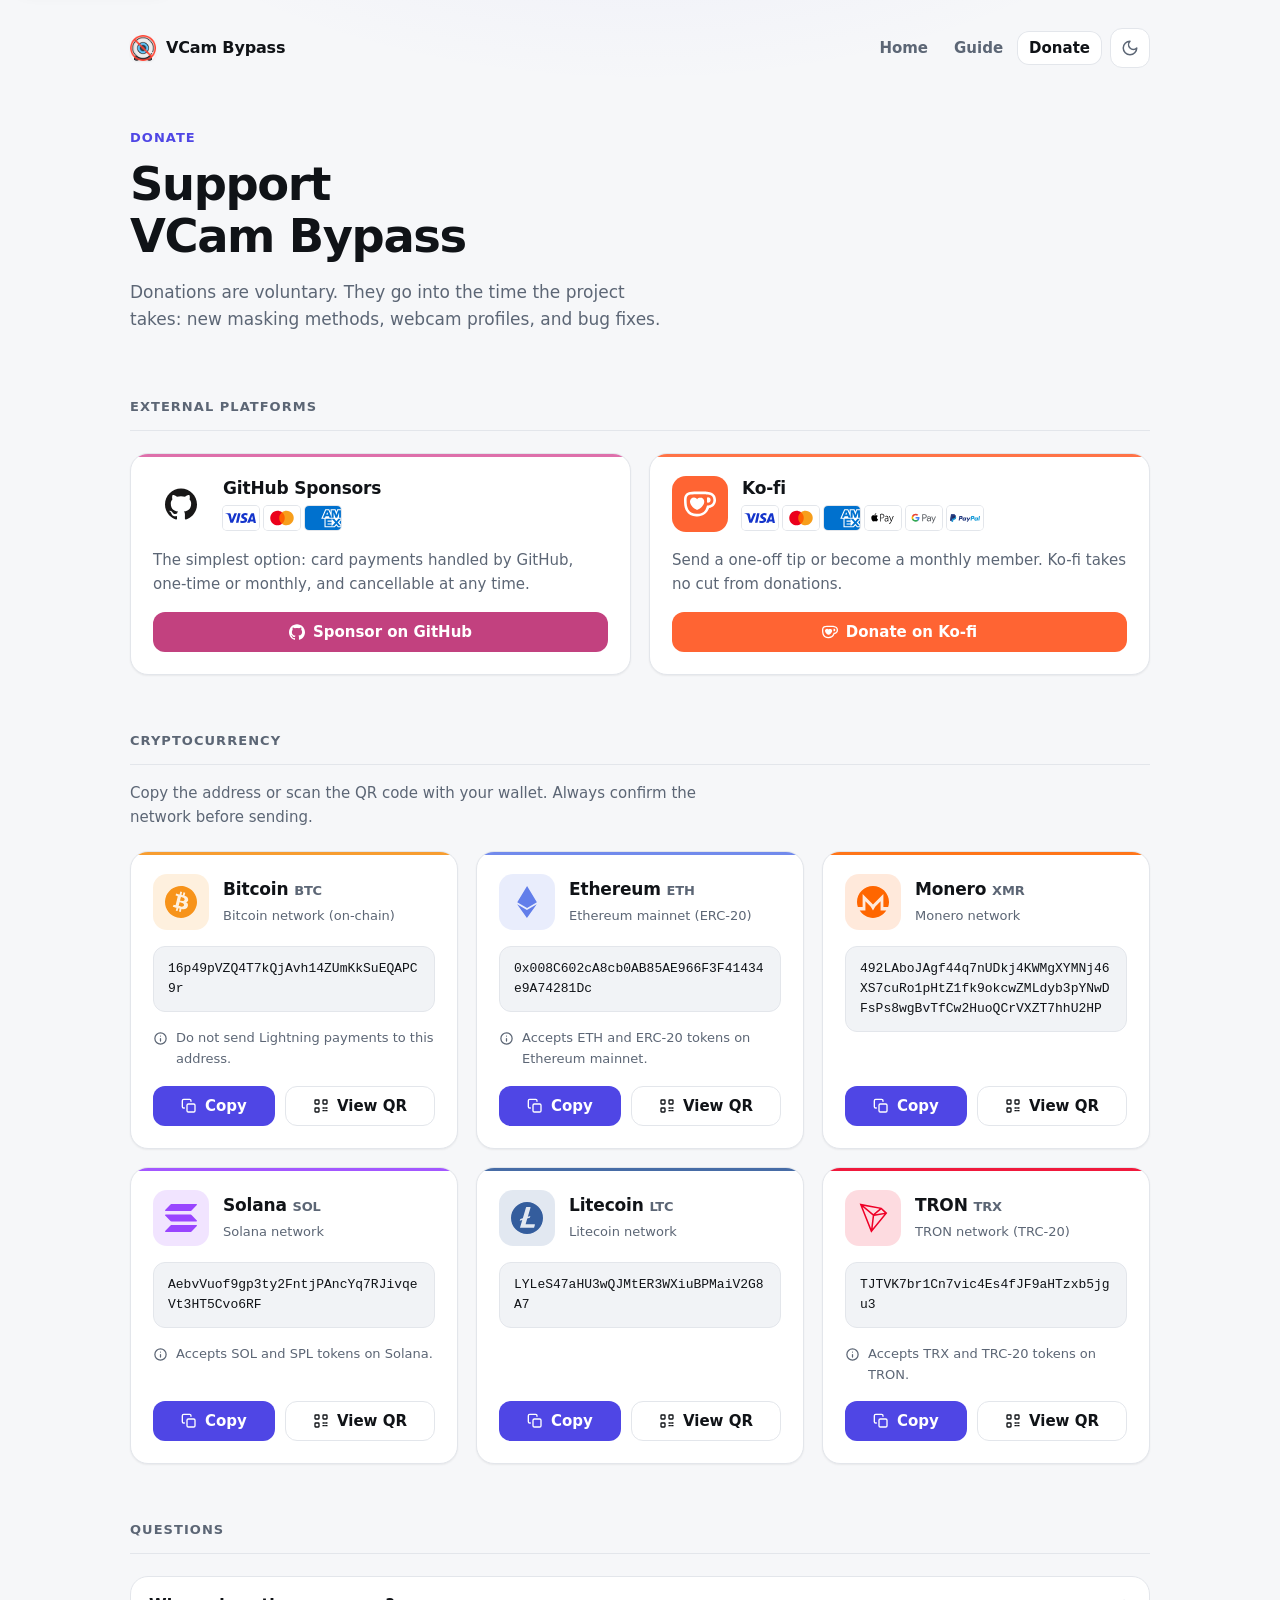
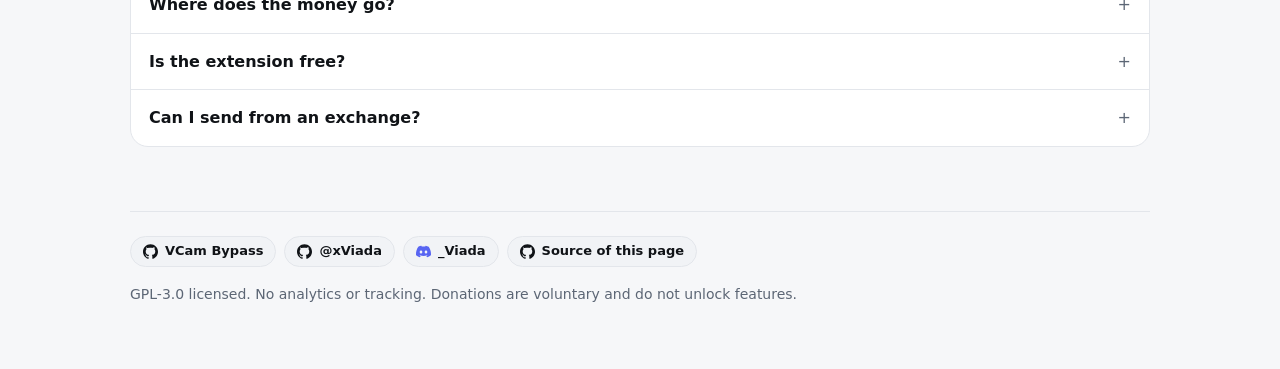
==== commit 0fca8cab: "chore(donate): update cryptocurrency donation addresses Replace the BTC, ETH, XMR, SOL, LTC, and TRX" ====
--- a/donate/index.html
+++ b/donate/index.html
@@ -67,7 +67,7 @@
           Copy the address or scan the QR code with your wallet.
           Always confirm the network before sending.
         </p>
-        <div class="grid" id="wallets"><article class="card" style="--card-accent: #f7931a;"><div class="card-head"><span class="card-logo"><svg xmlns="http://www.w3.org/2000/svg" viewBox="0 0 24 24" fill="currentColor" aria-hidden="true" focusable="false"><path d="M23.638 14.904c-1.602 6.43-8.113 10.34-14.542 8.736C2.67 22.05-1.244 15.525.362 9.105 1.962 2.67 8.475-1.243 14.9.358c6.43 1.605 10.342 8.115 8.738 14.548zm-6.35-4.613c.24-1.59-.974-2.45-2.64-3.03l.54-2.153-1.315-.33-.525 2.107c-.345-.087-.705-.167-1.064-.25l.526-2.127-1.32-.33-.54 2.165c-.285-.067-.565-.132-.84-.2l-1.815-.45-.35 1.407s.975.225.955.236c.535.136.63.486.615.766l-.615 2.477c.037.01.084.023.138.043l-.14-.035-.86 3.437c-.065.162-.23.404-.6.313.02.03-.955-.24-.955-.24l-.655 1.51 1.815.45c.34.085.67.174.996.258l-.54 2.19 1.317.328.54-2.17c.36.1.705.19 1.05.273l-.51 2.154 1.32.33.545-2.19c2.24.427 3.93.257 4.64-1.774.57-1.637-.03-2.58-1.217-3.196.854-.193 1.5-.76 1.68-1.93zm-3.01 4.22c-.404 1.64-3.157.75-4.05.53l.72-2.9c.896.23 3.757.67 3.33 2.37zm.41-4.24c-.37 1.49-2.662.735-3.405.55l.66-2.65c.744.18 3.137.52 2.745 2.1z"></path></svg></span><div class="card-meta"><div class="card-name">Bitcoin <span class="card-network">BTC</span></div><div class="card-network">Bitcoin network (on-chain)</div></div></div><p class="address">13UisxBetuSDtKczhKHTYphcerAnHfT4S9</p><p class="card-note"><span class="icon"><svg xmlns="http://www.w3.org/2000/svg" viewBox="0 0 24 24" fill="none" stroke="currentColor" stroke-width="2" stroke-linecap="round" stroke-linejoin="round" aria-hidden="true" focusable="false"><circle cx="12" cy="12" r="9"></circle><path d="M12 16v-4M12 8h.01"></path></svg></span><span>Do not send Lightning payments to this address.</span></p></article><article class="card" style="--card-accent: #627eea;"><div class="card-head"><span class="card-logo"><svg xmlns="http://www.w3.org/2000/svg" viewBox="0 0 24 24" fill="currentColor" aria-hidden="true" focusable="false"><path d="M11.944 17.97 4.58 13.62 11.943 24l7.37-10.38-7.372 4.35zM12.056 0 4.69 12.223l7.365 4.354 7.365-4.35z"></path></svg></span><div class="card-meta"><div class="card-name">Ethereum <span class="card-network">ETH</span></div><div class="card-network">Ethereum mainnet (ERC-20)</div></div></div><p class="address">0x97DF2613507290D9b786931aD1866124ad286333</p><p class="card-note"><span class="icon"><svg xmlns="http://www.w3.org/2000/svg" viewBox="0 0 24 24" fill="none" stroke="currentColor" stroke-width="2" stroke-linecap="round" stroke-linejoin="round" aria-hidden="true" focusable="false"><circle cx="12" cy="12" r="9"></circle><path d="M12 16v-4M12 8h.01"></path></svg></span><span>Accepts ETH and ERC-20 tokens on Ethereum mainnet.</span></p></article><article class="card" style="--card-accent: #ff6600;"><div class="card-head"><span class="card-logo"><svg xmlns="http://www.w3.org/2000/svg" viewBox="0 0 24 24" fill="currentColor" aria-hidden="true" focusable="false"><path d="M12 0C5.373 0 0 5.373 0 12c0 1.335.228 2.607.629 3.8h3.585V6.006L12 13.792l7.786-7.786V15.8h3.585c.402-1.192.63-2.465.63-3.799C24 5.373 18.626 0 12 0m-1.629 15.585L6.31 11.522v6.939H2.032C4.153 21.812 7.82 24 12 24s7.847-2.188 9.968-5.539H17.69v-6.939l-4.062 4.063L12 18.309z"></path></svg></span><div class="card-meta"><div class="card-name">Monero <span class="card-network">XMR</span></div><div class="card-network">Monero network</div></div></div><p class="address">44eoEfHGPAi5yzqvihwc4tTk53CeG2CduVqEKppdAgHs3BJYi9o3QTZSDdEmR5m5i4SDrMcHGfTEvBJFmAPjbVvRLfNQ2y2</p></article><article class="card" style="--card-accent: #9945ff;"><div class="card-head"><span class="card-logo"><svg xmlns="http://www.w3.org/2000/svg" viewBox="0 0 24 24" fill="currentColor" aria-hidden="true" focusable="false"><path d="m23.8764 18.0313-3.962 4.1393a.9201.9201 0 0 1-.306.2106.9407.9407 0 0 1-.367.0742H.4599a.4689.4689 0 0 1-.2522-.0733.4513.4513 0 0 1-.1696-.1962.4375.4375 0 0 1-.0314-.2545.4438.4438 0 0 1 .117-.2298l3.9649-4.1393a.92.92 0 0 1 .3052-.2102.9407.9407 0 0 1 .3658-.0746H23.54a.4692.4692 0 0 1 .2523.0734.4531.4531 0 0 1 .1697.196.438.438 0 0 1 .0313.2547.4442.4442 0 0 1-.1169.2297zm-3.962-8.3355a.9202.9202 0 0 0-.306-.2106.941.941 0 0 0-.367-.0742H.4599a.4687.4687 0 0 0-.2522.0734.4513.4513 0 0 0-.1696.1961.4376.4376 0 0 0-.0314.2546.444.444 0 0 0 .117.2297l3.9649 4.1394a.9204.9204 0 0 0 .3052.2102c.1154.049.24.0744.3658.0746H23.54a.469.469 0 0 0 .2523-.0734.453.453 0 0 0 .1697-.1961.4382.4382 0 0 0 .0313-.2546.4444.4444 0 0 0-.1169-.2297zM.46 6.7225h18.7815a.9411.9411 0 0 0 .367-.0742.9202.9202 0 0 0 .306-.2106l3.962-4.1394a.4442.4442 0 0 0 .117-.2297.4378.4378 0 0 0-.0314-.2546.453.453 0 0 0-.1697-.196.469.469 0 0 0-.2523-.0734H4.7596a.941.941 0 0 0-.3658.0745.9203.9203 0 0 0-.3052.2102L.1246 5.9687a.4438.4438 0 0 0-.1169.2295.4375.4375 0 0 0 .0312.2544.4512.4512 0 0 0 .1692.196.4689.4689 0 0 0 .2518.0739z"></path></svg></span><div class="card-meta"><div class="card-name">Solana <span class="card-network">SOL</span></div><div class="card-network">Solana network</div></div></div><p class="address">FdmiB54uD2tVZKtfpqNWPhNCXWrDuTBk5KoCMySne6Tf</p><p class="card-note"><span class="icon"><svg xmlns="http://www.w3.org/2000/svg" viewBox="0 0 24 24" fill="none" stroke="currentColor" stroke-width="2" stroke-linecap="round" stroke-linejoin="round" aria-hidden="true" focusable="false"><circle cx="12" cy="12" r="9"></circle><path d="M12 16v-4M12 8h.01"></path></svg></span><span>Accepts SOL and SPL tokens on Solana.</span></p></article><article class="card" style="--card-accent: #345d9d;"><div class="card-head"><span class="card-logo"><svg xmlns="http://www.w3.org/2000/svg" viewBox="0 0 24 24" fill="currentColor" aria-hidden="true" focusable="false"><path d="M12 0a12 12 0 1012 12A12 12 0 0012 0zm-.2617 3.6777h2.584a.3425.3425 0 01.33.4356l-2.0312 6.918 1.9062-.582-.4082 1.3847-1.9238.5605-1.248 4.213h6.6757a.3425.3425 0 01.3282.4374l-.582 2a.4586.4586 0 01-.4395.3301H6.7324l1.7227-5.8223-1.9063.5801.42-1.3613 1.9101-.58 2.4219-8.1798a.4557.4557 0 01.4375-.334Z"></path></svg></span><div class="card-meta"><div class="card-name">Litecoin <span class="card-network">LTC</span></div><div class="card-network">Litecoin network</div></div></div><p class="address">LTzrAsDP52KUBkFg3VbWQq8okQAhTv6Sa5</p></article><article class="card" style="--card-accent: #ef0027;"><div class="card-head"><span class="card-logo"><svg xmlns="http://www.w3.org/2000/svg" viewBox="6.5 5.2 19.6 21" fill="currentColor" aria-hidden="true" focusable="false"><g transform="translate(7.5 6.25)"><path d="M14.432 2.663L0 .007 7.595 19.12 18.178 6.225l-3.746-3.562zm-.232 1.17l2.208 2.099-6.038 1.093 3.83-3.192zM9.058 6.806L2.694 1.528l10.402 1.914-4.038 3.364zm-.453.934l-1.038 8.58L1.972 2.237 8.605 7.74zm.96.455l6.687-1.21-7.67 9.343.983-8.133z"></path></g></svg></span><div class="card-meta"><div class="card-name">TRON <span class="card-network">TRX</span></div><div class="card-network">TRON network (TRC-20)</div></div></div><p class="address">TSiA9LcQJSnq2ewbN6wgFfeFKygwVSGxNE</p><p class="card-note"><span class="icon"><svg xmlns="http://www.w3.org/2000/svg" viewBox="0 0 24 24" fill="none" stroke="currentColor" stroke-width="2" stroke-linecap="round" stroke-linejoin="round" aria-hidden="true" focusable="false"><circle cx="12" cy="12" r="9"></circle><path d="M12 16v-4M12 8h.01"></path></svg></span><span>Accepts TRX and TRC-20 tokens on TRON.</span></p></article></div>
+        <div class="grid" id="wallets"><article class="card" style="--card-accent: #f7931a;"><div class="card-head"><span class="card-logo"><svg xmlns="http://www.w3.org/2000/svg" viewBox="0 0 24 24" fill="currentColor" aria-hidden="true" focusable="false"><path d="M23.638 14.904c-1.602 6.43-8.113 10.34-14.542 8.736C2.67 22.05-1.244 15.525.362 9.105 1.962 2.67 8.475-1.243 14.9.358c6.43 1.605 10.342 8.115 8.738 14.548zm-6.35-4.613c.24-1.59-.974-2.45-2.64-3.03l.54-2.153-1.315-.33-.525 2.107c-.345-.087-.705-.167-1.064-.25l.526-2.127-1.32-.33-.54 2.165c-.285-.067-.565-.132-.84-.2l-1.815-.45-.35 1.407s.975.225.955.236c.535.136.63.486.615.766l-.615 2.477c.037.01.084.023.138.043l-.14-.035-.86 3.437c-.065.162-.23.404-.6.313.02.03-.955-.24-.955-.24l-.655 1.51 1.815.45c.34.085.67.174.996.258l-.54 2.19 1.317.328.54-2.17c.36.1.705.19 1.05.273l-.51 2.154 1.32.33.545-2.19c2.24.427 3.93.257 4.64-1.774.57-1.637-.03-2.58-1.217-3.196.854-.193 1.5-.76 1.68-1.93zm-3.01 4.22c-.404 1.64-3.157.75-4.05.53l.72-2.9c.896.23 3.757.67 3.33 2.37zm.41-4.24c-.37 1.49-2.662.735-3.405.55l.66-2.65c.744.18 3.137.52 2.745 2.1z"></path></svg></span><div class="card-meta"><div class="card-name">Bitcoin <span class="card-network">BTC</span></div><div class="card-network">Bitcoin network (on-chain)</div></div></div><p class="address">16p49pVZQ4T7kQjAvh14ZUmKkSuEQAPC9r</p><p class="card-note"><span class="icon"><svg xmlns="http://www.w3.org/2000/svg" viewBox="0 0 24 24" fill="none" stroke="currentColor" stroke-width="2" stroke-linecap="round" stroke-linejoin="round" aria-hidden="true" focusable="false"><circle cx="12" cy="12" r="9"></circle><path d="M12 16v-4M12 8h.01"></path></svg></span><span>Do not send Lightning payments to this address.</span></p></article><article class="card" style="--card-accent: #627eea;"><div class="card-head"><span class="card-logo"><svg xmlns="http://www.w3.org/2000/svg" viewBox="0 0 24 24" fill="currentColor" aria-hidden="true" focusable="false"><path d="M11.944 17.97 4.58 13.62 11.943 24l7.37-10.38-7.372 4.35zM12.056 0 4.69 12.223l7.365 4.354 7.365-4.35z"></path></svg></span><div class="card-meta"><div class="card-name">Ethereum <span class="card-network">ETH</span></div><div class="card-network">Ethereum mainnet (ERC-20)</div></div></div><p class="address">0x008C602cA8cb0AB85AE966F3F41434e9A74281Dc</p><p class="card-note"><span class="icon"><svg xmlns="http://www.w3.org/2000/svg" viewBox="0 0 24 24" fill="none" stroke="currentColor" stroke-width="2" stroke-linecap="round" stroke-linejoin="round" aria-hidden="true" focusable="false"><circle cx="12" cy="12" r="9"></circle><path d="M12 16v-4M12 8h.01"></path></svg></span><span>Accepts ETH and ERC-20 tokens on Ethereum mainnet.</span></p></article><article class="card" style="--card-accent: #ff6600;"><div class="card-head"><span class="card-logo"><svg xmlns="http://www.w3.org/2000/svg" viewBox="0 0 24 24" fill="currentColor" aria-hidden="true" focusable="false"><path d="M12 0C5.373 0 0 5.373 0 12c0 1.335.228 2.607.629 3.8h3.585V6.006L12 13.792l7.786-7.786V15.8h3.585c.402-1.192.63-2.465.63-3.799C24 5.373 18.626 0 12 0m-1.629 15.585L6.31 11.522v6.939H2.032C4.153 21.812 7.82 24 12 24s7.847-2.188 9.968-5.539H17.69v-6.939l-4.062 4.063L12 18.309z"></path></svg></span><div class="card-meta"><div class="card-name">Monero <span class="card-network">XMR</span></div><div class="card-network">Monero network</div></div></div><p class="address">492LAboJAgf44q7nUDkj4KWMgXYMNj46XS7cuRo1pHtZ1fk9okcwZMLdyb3pYNwDFsPs8wgBvTfCw2HuoQCrVXZT7hhU2HP</p></article><article class="card" style="--card-accent: #9945ff;"><div class="card-head"><span class="card-logo"><svg xmlns="http://www.w3.org/2000/svg" viewBox="0 0 24 24" fill="currentColor" aria-hidden="true" focusable="false"><path d="m23.8764 18.0313-3.962 4.1393a.9201.9201 0 0 1-.306.2106.9407.9407 0 0 1-.367.0742H.4599a.4689.4689 0 0 1-.2522-.0733.4513.4513 0 0 1-.1696-.1962.4375.4375 0 0 1-.0314-.2545.4438.4438 0 0 1 .117-.2298l3.9649-4.1393a.92.92 0 0 1 .3052-.2102.9407.9407 0 0 1 .3658-.0746H23.54a.4692.4692 0 0 1 .2523.0734.4531.4531 0 0 1 .1697.196.438.438 0 0 1 .0313.2547.4442.4442 0 0 1-.1169.2297zm-3.962-8.3355a.9202.9202 0 0 0-.306-.2106.941.941 0 0 0-.367-.0742H.4599a.4687.4687 0 0 0-.2522.0734.4513.4513 0 0 0-.1696.1961.4376.4376 0 0 0-.0314.2546.444.444 0 0 0 .117.2297l3.9649 4.1394a.9204.9204 0 0 0 .3052.2102c.1154.049.24.0744.3658.0746H23.54a.469.469 0 0 0 .2523-.0734.453.453 0 0 0 .1697-.1961.4382.4382 0 0 0 .0313-.2546.4444.4444 0 0 0-.1169-.2297zM.46 6.7225h18.7815a.9411.9411 0 0 0 .367-.0742.9202.9202 0 0 0 .306-.2106l3.962-4.1394a.4442.4442 0 0 0 .117-.2297.4378.4378 0 0 0-.0314-.2546.453.453 0 0 0-.1697-.196.469.469 0 0 0-.2523-.0734H4.7596a.941.941 0 0 0-.3658.0745.9203.9203 0 0 0-.3052.2102L.1246 5.9687a.4438.4438 0 0 0-.1169.2295.4375.4375 0 0 0 .0312.2544.4512.4512 0 0 0 .1692.196.4689.4689 0 0 0 .2518.0739z"></path></svg></span><div class="card-meta"><div class="card-name">Solana <span class="card-network">SOL</span></div><div class="card-network">Solana network</div></div></div><p class="address">AebvVuof9gp3ty2FntjPAncYq7RJivqeVt3HT5Cvo6RF</p><p class="card-note"><span class="icon"><svg xmlns="http://www.w3.org/2000/svg" viewBox="0 0 24 24" fill="none" stroke="currentColor" stroke-width="2" stroke-linecap="round" stroke-linejoin="round" aria-hidden="true" focusable="false"><circle cx="12" cy="12" r="9"></circle><path d="M12 16v-4M12 8h.01"></path></svg></span><span>Accepts SOL and SPL tokens on Solana.</span></p></article><article class="card" style="--card-accent: #345d9d;"><div class="card-head"><span class="card-logo"><svg xmlns="http://www.w3.org/2000/svg" viewBox="0 0 24 24" fill="currentColor" aria-hidden="true" focusable="false"><path d="M12 0a12 12 0 1012 12A12 12 0 0012 0zm-.2617 3.6777h2.584a.3425.3425 0 01.33.4356l-2.0312 6.918 1.9062-.582-.4082 1.3847-1.9238.5605-1.248 4.213h6.6757a.3425.3425 0 01.3282.4374l-.582 2a.4586.4586 0 01-.4395.3301H6.7324l1.7227-5.8223-1.9063.5801.42-1.3613 1.9101-.58 2.4219-8.1798a.4557.4557 0 01.4375-.334Z"></path></svg></span><div class="card-meta"><div class="card-name">Litecoin <span class="card-network">LTC</span></div><div class="card-network">Litecoin network</div></div></div><p class="address">LYLeS47aHU3wQJMtER3WXiuBPMaiV2G8A7</p></article><article class="card" style="--card-accent: #ef0027;"><div class="card-head"><span class="card-logo"><svg xmlns="http://www.w3.org/2000/svg" viewBox="6.5 5.2 19.6 21" fill="currentColor" aria-hidden="true" focusable="false"><g transform="translate(7.5 6.25)"><path d="M14.432 2.663L0 .007 7.595 19.12 18.178 6.225l-3.746-3.562zm-.232 1.17l2.208 2.099-6.038 1.093 3.83-3.192zM9.058 6.806L2.694 1.528l10.402 1.914-4.038 3.364zm-.453.934l-1.038 8.58L1.972 2.237 8.605 7.74zm.96.455l6.687-1.21-7.67 9.343.983-8.133z"></path></g></svg></span><div class="card-meta"><div class="card-name">TRON <span class="card-network">TRX</span></div><div class="card-network">TRON network (TRC-20)</div></div></div><p class="address">TJTVK7br1Cn7vic4Es4fJF9aHTzxb5jgu3</p><p class="card-note"><span class="icon"><svg xmlns="http://www.w3.org/2000/svg" viewBox="0 0 24 24" fill="none" stroke="currentColor" stroke-width="2" stroke-linecap="round" stroke-linejoin="round" aria-hidden="true" focusable="false"><circle cx="12" cy="12" r="9"></circle><path d="M12 16v-4M12 8h.01"></path></svg></span><span>Accepts TRX and TRC-20 tokens on TRON.</span></p></article></div>
       </section>
 
       <section class="section" aria-labelledby="faq-title">
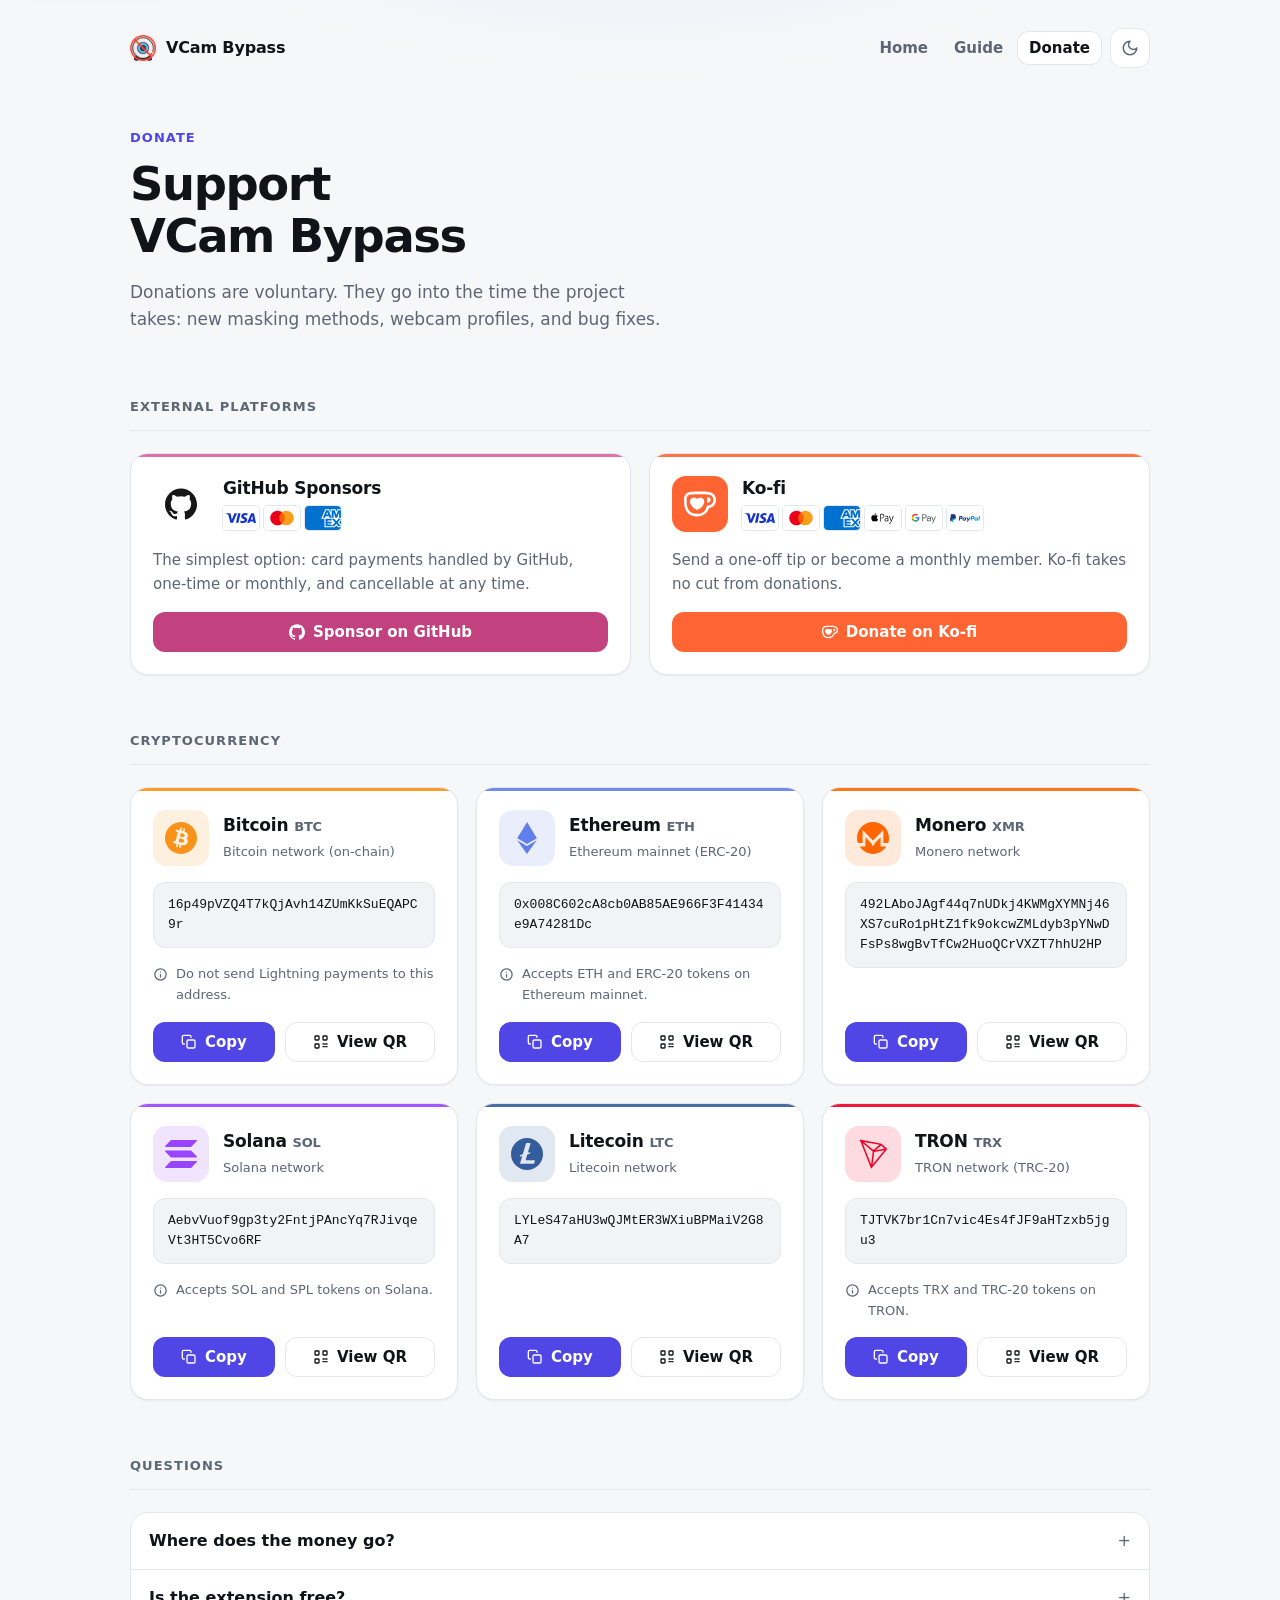
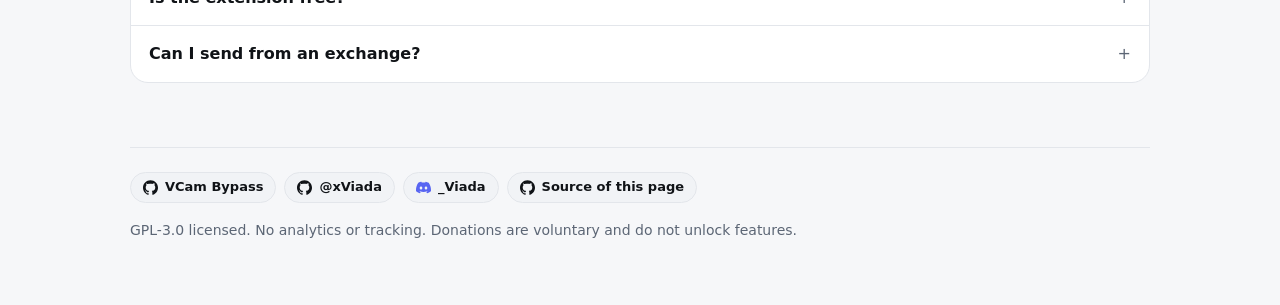
==== commit ea806ecb: "chore(donate): remove cryptocurrency section note" ====
--- a/donate/index.html
+++ b/donate/index.html
@@ -63,10 +63,6 @@
 
       <section class="section" id="crypto-section" aria-labelledby="crypto-title">
         <h2 class="section-title" id="crypto-title">Cryptocurrency</h2>
-        <p class="section-note">
-          Copy the address or scan the QR code with your wallet.
-          Always confirm the network before sending.
-        </p>
         <div class="grid" id="wallets"><article class="card" style="--card-accent: #f7931a;"><div class="card-head"><span class="card-logo"><svg xmlns="http://www.w3.org/2000/svg" viewBox="0 0 24 24" fill="currentColor" aria-hidden="true" focusable="false"><path d="M23.638 14.904c-1.602 6.43-8.113 10.34-14.542 8.736C2.67 22.05-1.244 15.525.362 9.105 1.962 2.67 8.475-1.243 14.9.358c6.43 1.605 10.342 8.115 8.738 14.548zm-6.35-4.613c.24-1.59-.974-2.45-2.64-3.03l.54-2.153-1.315-.33-.525 2.107c-.345-.087-.705-.167-1.064-.25l.526-2.127-1.32-.33-.54 2.165c-.285-.067-.565-.132-.84-.2l-1.815-.45-.35 1.407s.975.225.955.236c.535.136.63.486.615.766l-.615 2.477c.037.01.084.023.138.043l-.14-.035-.86 3.437c-.065.162-.23.404-.6.313.02.03-.955-.24-.955-.24l-.655 1.51 1.815.45c.34.085.67.174.996.258l-.54 2.19 1.317.328.54-2.17c.36.1.705.19 1.05.273l-.51 2.154 1.32.33.545-2.19c2.24.427 3.93.257 4.64-1.774.57-1.637-.03-2.58-1.217-3.196.854-.193 1.5-.76 1.68-1.93zm-3.01 4.22c-.404 1.64-3.157.75-4.05.53l.72-2.9c.896.23 3.757.67 3.33 2.37zm.41-4.24c-.37 1.49-2.662.735-3.405.55l.66-2.65c.744.18 3.137.52 2.745 2.1z"></path></svg></span><div class="card-meta"><div class="card-name">Bitcoin <span class="card-network">BTC</span></div><div class="card-network">Bitcoin network (on-chain)</div></div></div><p class="address">16p49pVZQ4T7kQjAvh14ZUmKkSuEQAPC9r</p><p class="card-note"><span class="icon"><svg xmlns="http://www.w3.org/2000/svg" viewBox="0 0 24 24" fill="none" stroke="currentColor" stroke-width="2" stroke-linecap="round" stroke-linejoin="round" aria-hidden="true" focusable="false"><circle cx="12" cy="12" r="9"></circle><path d="M12 16v-4M12 8h.01"></path></svg></span><span>Do not send Lightning payments to this address.</span></p></article><article class="card" style="--card-accent: #627eea;"><div class="card-head"><span class="card-logo"><svg xmlns="http://www.w3.org/2000/svg" viewBox="0 0 24 24" fill="currentColor" aria-hidden="true" focusable="false"><path d="M11.944 17.97 4.58 13.62 11.943 24l7.37-10.38-7.372 4.35zM12.056 0 4.69 12.223l7.365 4.354 7.365-4.35z"></path></svg></span><div class="card-meta"><div class="card-name">Ethereum <span class="card-network">ETH</span></div><div class="card-network">Ethereum mainnet (ERC-20)</div></div></div><p class="address">0x008C602cA8cb0AB85AE966F3F41434e9A74281Dc</p><p class="card-note"><span class="icon"><svg xmlns="http://www.w3.org/2000/svg" viewBox="0 0 24 24" fill="none" stroke="currentColor" stroke-width="2" stroke-linecap="round" stroke-linejoin="round" aria-hidden="true" focusable="false"><circle cx="12" cy="12" r="9"></circle><path d="M12 16v-4M12 8h.01"></path></svg></span><span>Accepts ETH and ERC-20 tokens on Ethereum mainnet.</span></p></article><article class="card" style="--card-accent: #ff6600;"><div class="card-head"><span class="card-logo"><svg xmlns="http://www.w3.org/2000/svg" viewBox="0 0 24 24" fill="currentColor" aria-hidden="true" focusable="false"><path d="M12 0C5.373 0 0 5.373 0 12c0 1.335.228 2.607.629 3.8h3.585V6.006L12 13.792l7.786-7.786V15.8h3.585c.402-1.192.63-2.465.63-3.799C24 5.373 18.626 0 12 0m-1.629 15.585L6.31 11.522v6.939H2.032C4.153 21.812 7.82 24 12 24s7.847-2.188 9.968-5.539H17.69v-6.939l-4.062 4.063L12 18.309z"></path></svg></span><div class="card-meta"><div class="card-name">Monero <span class="card-network">XMR</span></div><div class="card-network">Monero network</div></div></div><p class="address">492LAboJAgf44q7nUDkj4KWMgXYMNj46XS7cuRo1pHtZ1fk9okcwZMLdyb3pYNwDFsPs8wgBvTfCw2HuoQCrVXZT7hhU2HP</p></article><article class="card" style="--card-accent: #9945ff;"><div class="card-head"><span class="card-logo"><svg xmlns="http://www.w3.org/2000/svg" viewBox="0 0 24 24" fill="currentColor" aria-hidden="true" focusable="false"><path d="m23.8764 18.0313-3.962 4.1393a.9201.9201 0 0 1-.306.2106.9407.9407 0 0 1-.367.0742H.4599a.4689.4689 0 0 1-.2522-.0733.4513.4513 0 0 1-.1696-.1962.4375.4375 0 0 1-.0314-.2545.4438.4438 0 0 1 .117-.2298l3.9649-4.1393a.92.92 0 0 1 .3052-.2102.9407.9407 0 0 1 .3658-.0746H23.54a.4692.4692 0 0 1 .2523.0734.4531.4531 0 0 1 .1697.196.438.438 0 0 1 .0313.2547.4442.4442 0 0 1-.1169.2297zm-3.962-8.3355a.9202.9202 0 0 0-.306-.2106.941.941 0 0 0-.367-.0742H.4599a.4687.4687 0 0 0-.2522.0734.4513.4513 0 0 0-.1696.1961.4376.4376 0 0 0-.0314.2546.444.444 0 0 0 .117.2297l3.9649 4.1394a.9204.9204 0 0 0 .3052.2102c.1154.049.24.0744.3658.0746H23.54a.469.469 0 0 0 .2523-.0734.453.453 0 0 0 .1697-.1961.4382.4382 0 0 0 .0313-.2546.4444.4444 0 0 0-.1169-.2297zM.46 6.7225h18.7815a.9411.9411 0 0 0 .367-.0742.9202.9202 0 0 0 .306-.2106l3.962-4.1394a.4442.4442 0 0 0 .117-.2297.4378.4378 0 0 0-.0314-.2546.453.453 0 0 0-.1697-.196.469.469 0 0 0-.2523-.0734H4.7596a.941.941 0 0 0-.3658.0745.9203.9203 0 0 0-.3052.2102L.1246 5.9687a.4438.4438 0 0 0-.1169.2295.4375.4375 0 0 0 .0312.2544.4512.4512 0 0 0 .1692.196.4689.4689 0 0 0 .2518.0739z"></path></svg></span><div class="card-meta"><div class="card-name">Solana <span class="card-network">SOL</span></div><div class="card-network">Solana network</div></div></div><p class="address">AebvVuof9gp3ty2FntjPAncYq7RJivqeVt3HT5Cvo6RF</p><p class="card-note"><span class="icon"><svg xmlns="http://www.w3.org/2000/svg" viewBox="0 0 24 24" fill="none" stroke="currentColor" stroke-width="2" stroke-linecap="round" stroke-linejoin="round" aria-hidden="true" focusable="false"><circle cx="12" cy="12" r="9"></circle><path d="M12 16v-4M12 8h.01"></path></svg></span><span>Accepts SOL and SPL tokens on Solana.</span></p></article><article class="card" style="--card-accent: #345d9d;"><div class="card-head"><span class="card-logo"><svg xmlns="http://www.w3.org/2000/svg" viewBox="0 0 24 24" fill="currentColor" aria-hidden="true" focusable="false"><path d="M12 0a12 12 0 1012 12A12 12 0 0012 0zm-.2617 3.6777h2.584a.3425.3425 0 01.33.4356l-2.0312 6.918 1.9062-.582-.4082 1.3847-1.9238.5605-1.248 4.213h6.6757a.3425.3425 0 01.3282.4374l-.582 2a.4586.4586 0 01-.4395.3301H6.7324l1.7227-5.8223-1.9063.5801.42-1.3613 1.9101-.58 2.4219-8.1798a.4557.4557 0 01.4375-.334Z"></path></svg></span><div class="card-meta"><div class="card-name">Litecoin <span class="card-network">LTC</span></div><div class="card-network">Litecoin network</div></div></div><p class="address">LYLeS47aHU3wQJMtER3WXiuBPMaiV2G8A7</p></article><article class="card" style="--card-accent: #ef0027;"><div class="card-head"><span class="card-logo"><svg xmlns="http://www.w3.org/2000/svg" viewBox="6.5 5.2 19.6 21" fill="currentColor" aria-hidden="true" focusable="false"><g transform="translate(7.5 6.25)"><path d="M14.432 2.663L0 .007 7.595 19.12 18.178 6.225l-3.746-3.562zm-.232 1.17l2.208 2.099-6.038 1.093 3.83-3.192zM9.058 6.806L2.694 1.528l10.402 1.914-4.038 3.364zm-.453.934l-1.038 8.58L1.972 2.237 8.605 7.74zm.96.455l6.687-1.21-7.67 9.343.983-8.133z"></path></g></svg></span><div class="card-meta"><div class="card-name">TRON <span class="card-network">TRX</span></div><div class="card-network">TRON network (TRC-20)</div></div></div><p class="address">TJTVK7br1Cn7vic4Es4fJF9aHTzxb5jgu3</p><p class="card-note"><span class="icon"><svg xmlns="http://www.w3.org/2000/svg" viewBox="0 0 24 24" fill="none" stroke="currentColor" stroke-width="2" stroke-linecap="round" stroke-linejoin="round" aria-hidden="true" focusable="false"><circle cx="12" cy="12" r="9"></circle><path d="M12 16v-4M12 8h.01"></path></svg></span><span>Accepts TRX and TRC-20 tokens on TRON.</span></p></article></div>
       </section>
 
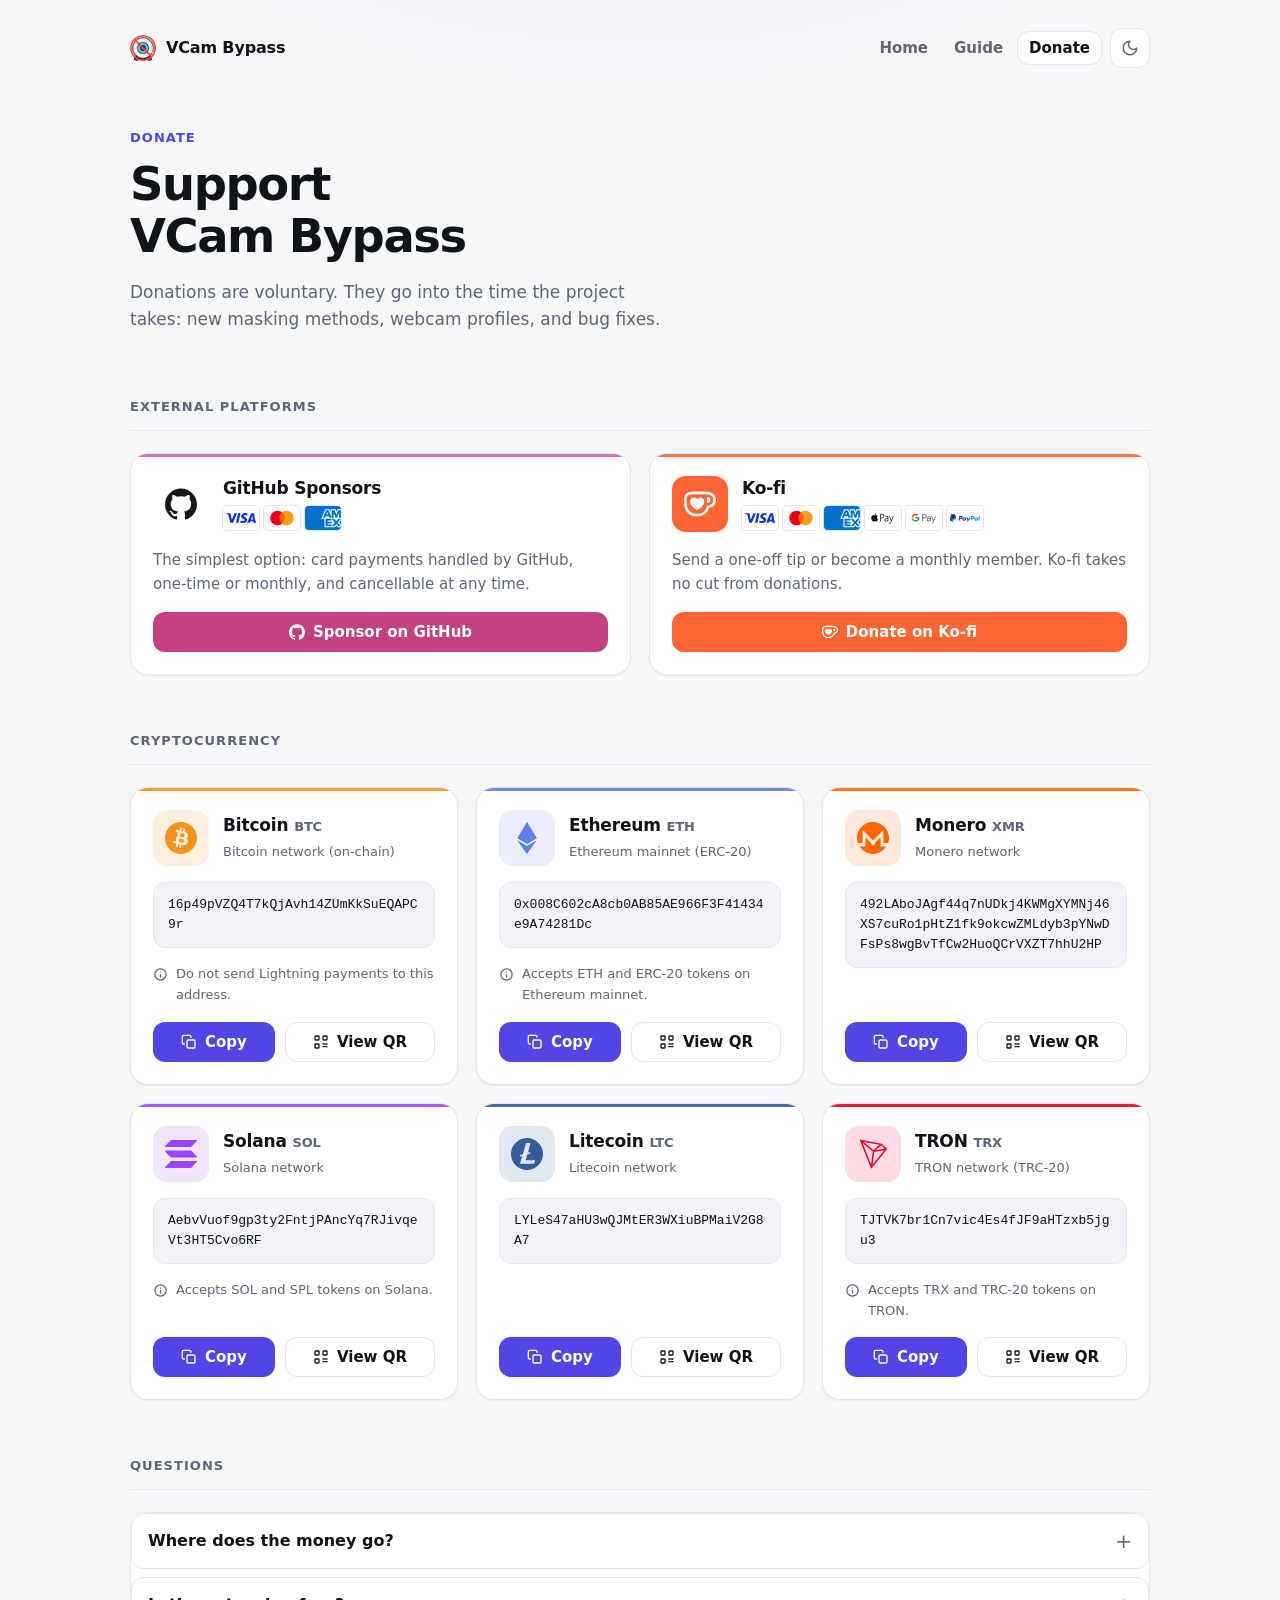
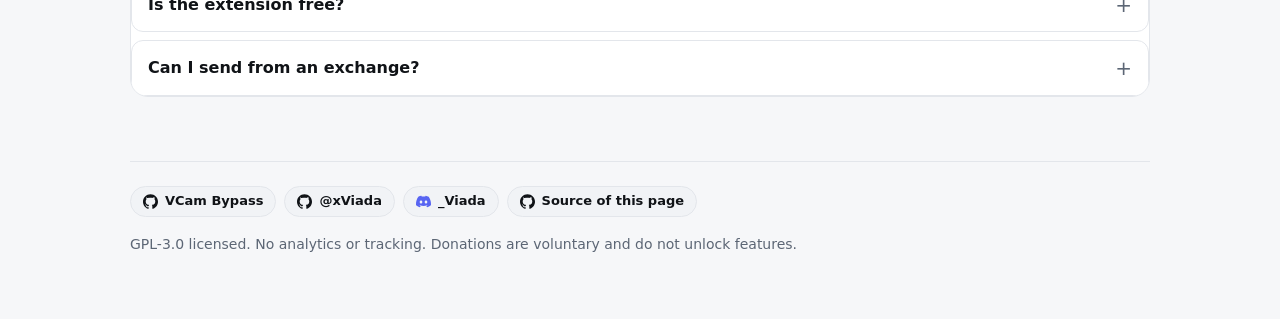
==== commit f8fefa43: "feat(site): animated guide, privacy and FAQ sections, share metadata Guide: replace the screenshot s" ====
--- a/donate/index.html
+++ b/donate/index.html
@@ -12,7 +12,11 @@
   <meta property="og:type" content="website">
   <meta property="og:title" content="Support VCam Bypass">
   <meta property="og:description" content="GitHub Sponsors, Ko-fi and donations in Bitcoin, Ethereum, Monero, Solana, Litecoin, and TRON.">
-  <meta name="twitter:card" content="summary">
+  <link rel="canonical" href="https://xviada.github.io/VCam-Bypass/donate/">
+  <meta property="og:url" content="https://xviada.github.io/VCam-Bypass/donate/">
+  <meta property="og:image" content="https://xviada.github.io/VCam-Bypass/assets/og-image.png">
+  <meta name="twitter:card" content="summary_large_image">
+  <meta name="twitter:image" content="https://xviada.github.io/VCam-Bypass/assets/og-image.png">
 
   <link rel="icon" href="../assets/favicon.png" type="image/png">
   <link rel="stylesheet" href="../assets/css/styles.css">
--- a/assets/css/styles.css
+++ b/assets/css/styles.css
@@ -309,13 +309,6 @@
   border-bottom: 1px solid var(--border);
 }
 
-.section-note {
-  margin-top: 16px;
-  max-width: 66ch;
-  font-size: 0.9375rem;
-  color: var(--text-muted);
-}
-
 .grid {
   display: grid;
   gap: 18px;
@@ -568,21 +561,6 @@
   flex: 1 1 auto;
 }
 
-.callout {
-  margin-top: 28px;
-  padding: 14px 16px;
-  font-size: 0.9375rem;
-  border: 1px solid var(--border);
-  border-radius: var(--radius-md);
-  background: var(--surface);
-}
-
-.callout-warning {
-  color: var(--warning-text);
-  background: var(--warning-bg);
-  border-color: var(--warning-border);
-}
-
 .card-note {
   display: flex;
   gap: 8px;
@@ -635,312 +613,6 @@
   max-width: 70ch;
   font-size: 0.9375rem;
   color: var(--text-muted);
-}
-
-.steps {
-  margin: 22px 0 0;
-  padding: 0;
-  list-style: none;
-  counter-reset: step;
-  background: var(--surface);
-  border: 1px solid var(--border);
-  border-radius: var(--radius-lg);
-  box-shadow: var(--shadow-sm);
-}
-
-.steps li {
-  display: grid;
-  grid-template-columns: auto 1fr;
-  gap: 14px;
-  align-items: start;
-  padding: 16px 20px;
-}
-
-.steps li + li {
-  border-top: 1px solid var(--border);
-}
-
-.steps li::before {
-  counter-increment: step;
-  content: counter(step);
-  display: flex;
-  align-items: center;
-  justify-content: center;
-  width: 28px;
-  height: 28px;
-  margin-top: 1px;
-  font-size: 0.8125rem;
-  font-weight: 650;
-  color: var(--accent);
-  background: color-mix(in srgb, var(--accent) 14%, transparent);
-  border-radius: 999px;
-}
-
-.steps strong {
-  display: block;
-  font-weight: 650;
-  letter-spacing: -0.01em;
-}
-
-.steps p {
-  margin: 6px 0 0;
-  font-size: 0.9375rem;
-  color: var(--text-muted);
-}
-
-.steps li > div {
-  min-width: 0;
-}
-
-.steps .button {
-  margin-top: 12px;
-}
-
-.how-grid,
-.feature-grid {
-  display: grid;
-  gap: 18px;
-  margin-top: 22px;
-  margin-bottom: 0;
-  padding: 0;
-  min-width: 0;
-  list-style: none;
-  counter-reset: how;
-}
-
-.how-grid {
-  grid-template-columns: repeat(3, minmax(0, 1fr));
-}
-
-.feature-grid {
-  grid-template-columns: repeat(2, minmax(0, 1fr));
-}
-
-.how-card,
-.feature-card {
-  min-width: 0;
-}
-
-.seen-grid {
-  display: grid;
-  grid-template-columns: minmax(0, 1fr) auto minmax(0, 1fr);
-  gap: 14px;
-  align-items: center;
-  margin-top: 22px;
-}
-
-.seen {
-  position: relative;
-  min-width: 0;
-  padding: 22px;
-  background: var(--surface);
-  border: 1px solid var(--border);
-  border-radius: var(--radius-lg);
-  box-shadow: var(--shadow-sm);
-  overflow: hidden;
-}
-
-.seen::before {
-  content: '';
-  position: absolute;
-  inset: 0 0 auto;
-  height: 3px;
-}
-
-.seen-before::before {
-  background: var(--border-strong);
-}
-
-.seen-after::before {
-  background: var(--accent);
-}
-
-.seen-kicker {
-  font-size: 0.75rem;
-  font-weight: 650;
-  letter-spacing: 0.08em;
-  text-transform: uppercase;
-  color: var(--text-muted);
-}
-
-.seen-after .seen-kicker {
-  color: var(--accent);
-}
-
-.seen-name {
-  margin-top: 8px;
-  font-size: clamp(1.35rem, 2.4vw, 1.7rem);
-  line-height: 1.15;
-  letter-spacing: -0.03em;
-  font-weight: 700;
-  text-wrap: balance;
-}
-
-.seen-before .seen-name {
-  color: var(--text-muted);
-}
-
-.seen-status {
-  display: inline-flex;
-  margin-top: 12px;
-  padding: 4px 10px;
-  font-size: 0.8125rem;
-  font-weight: 650;
-  border-radius: 999px;
-  border: 1px solid var(--border);
-}
-
-.seen-before .seen-status {
-  color: var(--text-muted);
-  background: var(--surface-soft);
-}
-
-.seen-after .seen-status {
-  color: var(--accent);
-  border-color: color-mix(in srgb, var(--accent) 35%, var(--border));
-  background: color-mix(in srgb, var(--accent) 12%, var(--surface));
-}
-
-.seen-count {
-  margin-top: 14px;
-  font-size: 0.8125rem;
-  font-weight: 650;
-  letter-spacing: 0.02em;
-  color: var(--text-muted);
-}
-
-.seen-after .seen-count {
-  color: var(--accent);
-}
-
-.seen-controls {
-  display: flex;
-  flex-wrap: wrap;
-  gap: 6px;
-  margin: 10px 0 0;
-  padding: 0;
-  list-style: none;
-}
-
-.seen-controls li {
-  padding: 4px 9px;
-  font-size: 0.75rem;
-  font-weight: 600;
-  line-height: 1.3;
-  color: var(--text-muted);
-  background: var(--surface-soft);
-  border: 1px solid var(--border);
-  border-radius: 999px;
-}
-
-.seen-after .seen-controls .is-extra {
-  color: var(--accent);
-  border-color: color-mix(in srgb, var(--accent) 35%, var(--border));
-  background: color-mix(in srgb, var(--accent) 12%, var(--surface));
-}
-
-.seen-arrow {
-  display: flex;
-  align-items: center;
-  justify-content: center;
-  width: 36px;
-  height: 36px;
-  color: var(--accent);
-  background: var(--surface);
-  border: 1px solid var(--border);
-  border-radius: 999px;
-  box-shadow: var(--shadow-sm);
-}
-
-.seen-arrow svg {
-  display: block;
-  width: 16px;
-  height: 16px;
-}
-
-.how-card {
-  counter-increment: how;
-}
-
-.how-card .card-name {
-  display: flex;
-  align-items: center;
-  gap: 10px;
-}
-
-.how-card .card-name::before {
-  content: counter(how);
-  display: flex;
-  align-items: center;
-  justify-content: center;
-  flex: none;
-  width: 28px;
-  height: 28px;
-  font-size: 0.8125rem;
-  font-weight: 650;
-  color: var(--accent);
-  background: color-mix(in srgb, var(--accent) 14%, transparent);
-  border-radius: 999px;
-}
-
-.how-card figure,
-.popup-shot {
-  margin: 0;
-}
-
-.how-card img,
-.popup-shot img {
-  display: block;
-  width: 100%;
-  height: auto;
-  border: 1px solid var(--border);
-  border-radius: var(--radius-md);
-  background: var(--surface-soft);
-}
-
-.how-card figcaption,
-.popup-shot figcaption {
-  margin-top: 8px;
-  font-size: 0.8125rem;
-  color: var(--text-muted);
-}
-
-.feature-card {
-  gap: 10px;
-  padding: 16px;
-}
-
-.feature-icon {
-  display: flex;
-  align-items: center;
-  justify-content: center;
-  width: 36px;
-  height: 36px;
-  color: var(--accent);
-  background: color-mix(in srgb, var(--accent) 14%, transparent);
-  border-radius: 10px;
-}
-
-.feature-icon svg {
-  display: block;
-  width: 18px;
-  height: 18px;
-}
-
-.feature-layout {
-  display: grid;
-  gap: 22px;
-  align-items: start;
-  margin-top: 22px;
-}
-
-.feature-layout .feature-grid {
-  margin-top: 0;
-}
-
-.popup-shot {
-  width: min(280px, 100%);
-  margin: 4px auto 0;
 }
 
 .code-copy {
@@ -975,106 +647,6 @@
   background: none;
 }
 
-@media (min-width: 900px) {
-  .feature-layout {
-    grid-template-columns: minmax(0, 1fr) 280px;
-    align-items: stretch;
-  }
-
-  .feature-layout .feature-grid {
-    height: 100%;
-    grid-template-columns: repeat(2, minmax(0, 1fr));
-    grid-template-rows: repeat(3, minmax(0, 1fr));
-  }
-
-  .feature-layout .feature-card {
-    padding-top: 13px;
-    padding-bottom: 13px;
-  }
-
-  .popup-shot {
-    width: 280px;
-    margin: 0;
-  }
-}
-
-.guide-steps {
-  display: grid;
-  grid-template-columns: repeat(2, minmax(0, 1fr));
-  gap: 18px;
-  margin: 22px 0 0;
-  padding: 0;
-  list-style: none;
-  counter-reset: guide;
-}
-
-.guide-step {
-  min-width: 0;
-  gap: 0;
-  padding: 0;
-  counter-increment: guide;
-}
-
-.guide-step::before {
-  display: none;
-}
-
-.guide-step .card-name::before {
-  content: counter(guide);
-  position: absolute;
-  top: 12px;
-  left: 12px;
-  z-index: 2;
-  display: flex;
-  align-items: center;
-  justify-content: center;
-  width: 28px;
-  height: 28px;
-  font-size: 0.8125rem;
-  font-weight: 650;
-  color: var(--accent-contrast);
-  background: var(--accent);
-  border-radius: 9px;
-  box-shadow: var(--shadow-sm);
-}
-
-.guide-optional {
-  font-size: 0.75rem;
-  font-weight: 550;
-  letter-spacing: 0.04em;
-  text-transform: uppercase;
-  color: var(--text-muted);
-}
-
-.guide-step figure {
-  display: flex;
-  flex-direction: column;
-  margin: 0;
-}
-
-.guide-step img {
-  display: block;
-  width: 100%;
-  height: 168px;
-  object-fit: cover;
-  object-position: top;
-  background: var(--surface-soft);
-}
-
-.guide-step figcaption {
-  display: flex;
-  flex-direction: column;
-  gap: 4px;
-  margin: 0;
-  padding: 14px 16px 16px;
-  font-size: 0.9375rem;
-  color: var(--text-muted);
-}
-
-.guide-step figcaption p {
-  margin: 0;
-}
-
 .pill {
   display: inline;
   padding: 0.05em 0.4em;
@@ -1085,39 +657,6 @@
   background: var(--surface-soft);
   border: 1px solid var(--border);
   border-radius: 5px;
-}
-
-.guide-notes {
-  display: grid;
-  gap: 12px;
-  margin-top: 22px;
-}
-
-.guide-notes .callout {
-  display: flex;
-  align-items: center;
-  gap: 12px;
-  margin-top: 0;
-}
-
-.guide-emoji {
-  flex: none;
-  font-size: 1.25rem;
-  line-height: 1.45;
-}
-
-@media (max-width: 768px) {
-  .how-grid,
-  .feature-grid,
-  .seen-grid,
-  .guide-steps {
-    grid-template-columns: 1fr;
-  }
-
-  .seen-arrow {
-    justify-self: center;
-    transform: rotate(90deg);
-  }
 }
 
 .chip {
@@ -1299,6 +838,1631 @@
   transform: translate(-50%, 0);
 }
 
+/* How it works: a drawn browser window with the extension popup on top. */
+.demo {
+  margin-top: 22px;
+}
+
+.browser {
+  position: relative;
+  overflow: hidden;
+  background: var(--surface);
+  border: 1px solid var(--border);
+  border-radius: var(--radius-lg);
+  box-shadow: var(--shadow-md);
+}
+
+.browser-bar {
+  display: flex;
+  align-items: center;
+  gap: 12px;
+  height: 50px;
+  padding: 0 12px 0 16px;
+  background: var(--surface-soft);
+  border-bottom: 1px solid var(--border);
+}
+
+.browser-dots {
+  display: flex;
+  gap: 6px;
+  flex: none;
+}
+
+.browser-dots i {
+  width: 10px;
+  height: 10px;
+  border-radius: 50%;
+  background: var(--border-strong);
+}
+
+.browser-address {
+  display: flex;
+  align-items: center;
+  gap: 6px;
+  flex: 1;
+  min-width: 0;
+  max-width: 420px;
+  padding: 5px 12px;
+  font-size: 0.8125rem;
+  line-height: 1.4;
+  white-space: nowrap;
+  overflow: hidden;
+  color: var(--text-muted);
+  background: var(--surface);
+  border: 1px solid var(--border);
+  border-radius: 999px;
+}
+
+.browser-address svg {
+  flex: none;
+  width: 13px;
+  height: 13px;
+}
+
+.browser-ext {
+  display: flex;
+  align-items: center;
+  justify-content: center;
+  flex: none;
+  width: 32px;
+  height: 32px;
+  margin-left: auto;
+  border-radius: 8px;
+  transition: background 0.2s ease;
+}
+
+.browser-ext img {
+  display: block;
+  border-radius: 4px;
+}
+
+.demo.is-popup-open .browser-ext {
+  background: color-mix(in srgb, var(--accent) 18%, transparent);
+}
+
+.browser-page {
+  display: grid;
+  grid-template-columns: minmax(0, 1.35fr) minmax(0, 1fr);
+  gap: 18px;
+  min-height: 380px;
+  padding: 18px;
+}
+
+.call-video {
+  position: relative;
+  display: flex;
+  align-items: flex-end;
+  justify-content: center;
+  min-height: 240px;
+  overflow: hidden;
+  background: linear-gradient(150deg, #1f2937, #312e81 55%, #0f172a);
+  border-radius: var(--radius-md);
+}
+
+.call-person {
+  display: block;
+  width: 62%;
+  max-width: 300px;
+  fill: rgba(255, 255, 255, 0.16);
+}
+
+.call-live,
+.call-note {
+  position: absolute;
+  left: 12px;
+  display: inline-flex;
+  align-items: center;
+  gap: 6px;
+  padding: 3px 10px;
+  font-size: 0.75rem;
+  font-weight: 600;
+  color: #ffffff;
+  background: rgba(0, 0, 0, 0.38);
+  border-radius: 999px;
+}
+
+.call-live {
+  top: 12px;
+  font-size: 0.6875rem;
+  letter-spacing: 0.06em;
+  text-transform: uppercase;
+}
+
+.call-live i {
+  width: 7px;
+  height: 7px;
+  border-radius: 50%;
+  background: #f87171;
+  animation: live-pulse 1.6s ease-in-out infinite;
+}
+
+.call-note {
+  bottom: 12px;
+  opacity: 0;
+  transform: translateY(6px);
+  transition: opacity 0.4s ease, transform 0.4s ease;
+}
+
+.demo[data-scene='after'] .call-note {
+  opacity: 1;
+  transform: none;
+  transition-delay: 0.6s;
+}
+
+.device {
+  position: relative;
+  display: flex;
+  flex-direction: column;
+  min-width: 0;
+  padding: 20px;
+  overflow: hidden;
+  background: var(--surface);
+  border: 1px solid var(--border);
+  border-radius: var(--radius-md);
+}
+
+.device::before {
+  content: '';
+  position: absolute;
+  inset: 0 0 auto;
+  height: 3px;
+  background: var(--border-strong);
+  transition: background 0.4s ease;
+}
+
+.device-kicker {
+  font-size: 0.75rem;
+  font-weight: 650;
+  letter-spacing: 0.08em;
+  text-transform: uppercase;
+  color: var(--text-muted);
+}
+
+.device-name,
+.device-status {
+  display: grid;
+}
+
+.device-swap {
+  grid-area: 1 / 1;
+  transition: opacity 0.35s ease, transform 0.35s ease;
+}
+
+.device-swap.is-after {
+  opacity: 0;
+  transform: translateY(8px);
+}
+
+.device-name {
+  margin-top: 8px;
+  font-size: clamp(1.25rem, 2.2vw, 1.55rem);
+  font-weight: 700;
+  line-height: 1.15;
+  letter-spacing: -0.03em;
+}
+
+.device-status {
+  align-self: flex-start;
+  margin-top: 12px;
+  padding: 4px 10px;
+  font-size: 0.8125rem;
+  font-weight: 650;
+  color: var(--warning-text);
+  background: var(--warning-bg);
+  border: 1px solid var(--warning-border);
+  border-radius: 999px;
+  transition: color 0.4s ease, background 0.4s ease, border-color 0.4s ease;
+}
+
+.device-count {
+  margin-top: 16px;
+  font-size: 0.8125rem;
+  font-weight: 650;
+  letter-spacing: 0.02em;
+  color: var(--text-muted);
+  transition: color 0.4s ease;
+}
+
+.device-controls {
+  display: flex;
+  flex-wrap: wrap;
+  gap: 6px;
+  margin: 10px 0 0;
+  padding: 0;
+  list-style: none;
+}
+
+.device-controls li {
+  padding: 3px 9px;
+  font-size: 0.75rem;
+  font-weight: 600;
+  line-height: 1.3;
+  color: var(--text-muted);
+  background: var(--surface-soft);
+  border: 1px solid var(--border);
+  border-radius: 999px;
+  transition: color 0.3s ease, background 0.3s ease, border-color 0.3s ease,
+    opacity 0.3s ease;
+  transition-delay: calc(var(--i, 0) * 55ms);
+}
+
+.device-controls .is-extra {
+  opacity: 0.5;
+  background: transparent;
+  border-style: dashed;
+}
+
+.demo[data-scene='after'] .device::before {
+  background: var(--accent);
+}
+
+.demo[data-scene='after'] .device-swap.is-before {
+  opacity: 0;
+  transform: translateY(-8px);
+}
+
+.demo[data-scene='after'] .device-swap.is-after {
+  opacity: 1;
+  transform: none;
+}
+
+.demo[data-scene='after'] .device-status {
+  color: var(--accent);
+  background: color-mix(in srgb, var(--accent) 12%, var(--surface));
+  border-color: color-mix(in srgb, var(--accent) 35%, var(--border));
+}
+
+.demo[data-scene='after'] .device-count {
+  color: var(--accent);
+}
+
+.demo[data-scene='after'] .device-controls .is-extra {
+  opacity: 1;
+  color: var(--accent);
+  background: color-mix(in srgb, var(--accent) 12%, var(--surface));
+  border-color: color-mix(in srgb, var(--accent) 35%, var(--border));
+  border-style: solid;
+}
+
+/* The popup copies the extension's popup.html rules, minus the options the
+   animation does not use. Keep it in sync when the popup changes. */
+.vp {
+  --vp-bg: #131519;
+  --vp-surface: #1b1e25;
+  --vp-surface-2: #23262f;
+  --vp-border: #2c303a;
+  --vp-border-strong: #3a3f4b;
+  --vp-text: #eef0f4;
+  --vp-text-dim: #9aa0ac;
+  --vp-text-faint: #6b7280;
+  --vp-accent: #5b8cff;
+  --vp-accent-hover: #6f9bff;
+  --vp-ok: #4ade80;
+
+  position: absolute;
+  top: 56px;
+  right: 10px;
+  z-index: 3;
+  width: 328px;
+  padding: 14px;
+  font-family: 'Segoe UI', system-ui, -apple-system, sans-serif;
+  font-size: 13px;
+  line-height: 1.45;
+  color: var(--vp-text);
+  color-scheme: dark;
+  background: var(--vp-bg);
+  border-radius: 8px;
+  box-shadow: 0 0 0 1px rgba(0, 0, 0, 0.6), 0 18px 44px rgba(0, 0, 0, 0.45);
+  transform-origin: top right;
+  transform: translateY(-6px) scale(var(--vp-scale, 1));
+  opacity: 0;
+  visibility: hidden;
+  transition: opacity 0.2s ease, transform 0.2s ease, visibility 0s 0.2s;
+}
+
+.demo.is-popup-open .vp {
+  transform: scale(var(--vp-scale, 1));
+  opacity: 1;
+  visibility: visible;
+  transition: opacity 0.2s ease, transform 0.2s ease;
+}
+
+.vp-header {
+  display: flex;
+  align-items: center;
+  gap: 10px;
+  padding-bottom: 10px;
+  margin-bottom: 10px;
+  border-bottom: 1px solid var(--vp-border);
+}
+
+.vp-header img {
+  flex-shrink: 0;
+  width: 30px;
+  height: 30px;
+  border-radius: 7px;
+}
+
+.vp-header-text {
+  flex: 1;
+  min-width: 0;
+}
+
+.vp-h1 {
+  font-size: 15px;
+  font-weight: 600;
+  letter-spacing: -0.01em;
+}
+
+.vp-header-text p {
+  margin: 1px 0 0;
+  font-size: 10.5px;
+  color: var(--vp-text-faint);
+  white-space: nowrap;
+  overflow: hidden;
+  text-overflow: ellipsis;
+}
+
+.vp-header-actions {
+  display: flex;
+  align-items: center;
+  gap: 7px;
+  flex: 0 0 auto;
+}
+
+.vp-switch {
+  position: relative;
+  display: inline-block;
+  flex: 0 0 auto;
+  width: 40px;
+  height: 23px;
+}
+
+.vp-slider {
+  position: absolute;
+  inset: 0;
+  background: var(--vp-surface-2);
+  border: 1px solid var(--vp-border-strong);
+  border-radius: 23px;
+  transition: 0.2s;
+}
+
+.vp-slider::before {
+  content: '';
+  position: absolute;
+  top: 3px;
+  left: 3px;
+  width: 15px;
+  height: 15px;
+  background: #cfd3db;
+  border-radius: 50%;
+  transition: 0.2s;
+}
+
+.demo.is-switch-on .vp-slider {
+  background: var(--vp-accent);
+  border-color: var(--vp-accent);
+}
+
+.demo.is-switch-on .vp-slider::before {
+  transform: translateX(17px);
+  background: #ffffff;
+}
+
+.vp-card {
+  margin-bottom: 8px;
+  padding: 11px 12px;
+  background: var(--vp-surface);
+  border: 1px solid var(--vp-border);
+  border-radius: 9px;
+}
+
+.vp-card-title {
+  display: flex;
+  align-items: center;
+  gap: 6px;
+  margin: 0 0 8px;
+  font-size: 10px;
+  font-weight: 700;
+  letter-spacing: 0.07em;
+  text-transform: uppercase;
+  color: var(--vp-text-faint);
+}
+
+.vp-card-title svg {
+  flex-shrink: 0;
+  opacity: 0.8;
+}
+
+.vp-row {
+  position: relative;
+  margin-bottom: 8px;
+}
+
+.vp-row:last-child {
+  margin-bottom: 0;
+}
+
+.vp-label {
+  margin-bottom: 5px;
+  font-size: 11px;
+  color: var(--vp-text-dim);
+}
+
+.vp-select {
+  width: 100%;
+  padding: 8px 28px 8px 9px;
+  font-size: 12px;
+  line-height: normal;
+  white-space: nowrap;
+  overflow: hidden;
+  text-overflow: ellipsis;
+  color: var(--vp-text);
+  background-color: var(--vp-surface-2);
+  background-image: url("data:image/svg+xml,%3Csvg xmlns='http://www.w3.org/2000/svg' width='12' height='12' viewBox='0 0 24 24' fill='none' stroke='%239aa0ac' stroke-width='2.5' stroke-linecap='round' stroke-linejoin='round'%3E%3Cpolyline points='6 9 12 15 18 9'/%3E%3C/svg%3E");
+  background-repeat: no-repeat;
+  background-position: right 9px center;
+  border: 1px solid var(--vp-border-strong);
+  border-radius: 7px;
+  transition: border-color 0.15s, box-shadow 0.15s;
+}
+
+.vp-select.is-focused {
+  border-color: var(--vp-accent);
+  box-shadow: 0 0 0 2px rgba(91, 140, 255, 0.18);
+}
+
+.vp-menu {
+  position: absolute;
+  top: calc(100% + 2px);
+  left: 0;
+  right: 0;
+  z-index: 2;
+  margin: 0;
+  padding: 4px;
+  list-style: none;
+  font-size: 12px;
+  background: var(--vp-surface-2);
+  border: 1px solid var(--vp-border-strong);
+  border-radius: 7px;
+  box-shadow: 0 10px 24px rgba(0, 0, 0, 0.5);
+  opacity: 0;
+  visibility: hidden;
+  transform: translateY(-4px);
+  transition: opacity 0.15s ease, transform 0.15s ease, visibility 0s 0.15s;
+}
+
+.vp-menu.is-open {
+  opacity: 1;
+  visibility: visible;
+  transform: none;
+  transition: opacity 0.15s ease, transform 0.15s ease;
+}
+
+.vp-menu li {
+  padding: 4px 8px;
+  border-radius: 4px;
+  white-space: nowrap;
+  overflow: hidden;
+  text-overflow: ellipsis;
+}
+
+.vp-menu li.is-hover {
+  color: #ffffff;
+  background: var(--vp-accent);
+}
+
+.vp-actions {
+  margin-top: 8px;
+}
+
+.vp-save {
+  display: block;
+  width: 100%;
+  padding: 10px;
+  font-size: 13px;
+  font-weight: 600;
+  line-height: normal;
+  text-align: center;
+  color: #ffffff;
+  background: var(--vp-accent);
+  border-radius: 8px;
+  transition: background 0.15s;
+}
+
+.vp-save.is-pressed {
+  background: var(--vp-accent-hover);
+  transform: translateY(1px);
+}
+
+.vp-status {
+  position: absolute;
+  left: 14px;
+  right: 14px;
+  bottom: 12px;
+  padding: 8px 10px;
+  font-size: 11px;
+  line-height: 1.4;
+  text-align: center;
+  color: var(--vp-ok);
+  background: rgba(27, 30, 37, 0.98);
+  border: 1px solid var(--vp-border-strong);
+  border-radius: 8px;
+  box-shadow: 0 8px 22px rgba(0, 0, 0, 0.5);
+  opacity: 0;
+  transition: opacity 0.2s;
+}
+
+.demo.is-saved .vp-status {
+  opacity: 1;
+}
+
+.vp-gh-link {
+  display: flex;
+  align-items: center;
+  justify-content: center;
+  gap: 5px;
+  margin: 10px 0 0;
+  font-size: 10.5px;
+  line-height: 1.2;
+  white-space: nowrap;
+  color: var(--vp-text-faint);
+}
+
+.vp-gh-link svg {
+  flex-shrink: 0;
+}
+
+.demo-cursor {
+  position: absolute;
+  top: 0;
+  left: 0;
+  z-index: 5;
+  width: 22px;
+  height: 22px;
+  translate: var(--x, 0) var(--y, 0);
+  opacity: 0;
+  pointer-events: none;
+  transition: translate 0.7s cubic-bezier(0.45, 0, 0.2, 1), opacity 0.3s ease;
+}
+
+.demo-cursor svg {
+  display: block;
+  width: 100%;
+  height: 100%;
+  fill: #ffffff;
+  stroke: #111318;
+  stroke-width: 1.4;
+  stroke-linejoin: round;
+  filter: drop-shadow(0 2px 3px rgba(0, 0, 0, 0.35));
+}
+
+.demo-cursor::after {
+  content: '';
+  position: absolute;
+  top: -10px;
+  left: -9px;
+  width: 26px;
+  height: 26px;
+  border: 2px solid var(--accent);
+  border-radius: 50%;
+  opacity: 0;
+}
+
+.demo.is-cursor .demo-cursor {
+  opacity: 1;
+}
+
+.demo-cursor.is-click::after {
+  animation: cursor-click 0.45s ease-out;
+}
+
+.demo.no-motion *,
+.demo.no-motion *::before,
+.demo.no-motion *::after {
+  transition: none !important;
+}
+
+.demo-caption {
+  min-height: 1.6em;
+  margin-top: 18px;
+  font-size: 1.0625rem;
+  font-weight: 600;
+  text-align: center;
+  text-wrap: balance;
+  transition: opacity 0.25s ease;
+}
+
+.demo-caption.is-changing {
+  opacity: 0;
+}
+
+.demo-controls {
+  display: flex;
+  align-items: center;
+  justify-content: center;
+  gap: 12px;
+  margin-top: 14px;
+}
+
+.demo-steps {
+  display: flex;
+  flex-wrap: wrap;
+  justify-content: center;
+  gap: 8px;
+  margin: 0;
+  padding: 0;
+  list-style: none;
+}
+
+.demo-step {
+  display: inline-flex;
+  align-items: center;
+  gap: 9px;
+  padding: 5px 14px 5px 5px;
+  font: inherit;
+  font-size: 0.875rem;
+  font-weight: 550;
+  color: var(--text-muted);
+  background: var(--surface);
+  border: 1px solid var(--border);
+  border-radius: 999px;
+  cursor: pointer;
+  transition: color 0.2s ease, border-color 0.2s ease, background 0.2s ease;
+}
+
+.demo-step:hover {
+  color: var(--text);
+  border-color: var(--border-strong);
+}
+
+.demo-step-num {
+  display: flex;
+  align-items: center;
+  justify-content: center;
+  width: 24px;
+  height: 24px;
+  font-size: 0.75rem;
+  font-weight: 650;
+  background: var(--surface-soft);
+  border-radius: 50%;
+  transition: color 0.2s ease, background 0.2s ease;
+}
+
+.demo-step.is-done .demo-step-num {
+  color: var(--accent);
+  background: color-mix(in srgb, var(--accent) 14%, transparent);
+}
+
+.demo-step.is-active {
+  color: var(--text);
+  border-color: color-mix(in srgb, var(--accent) 50%, var(--border));
+}
+
+.demo-step.is-active .demo-step-num {
+  color: var(--accent-contrast);
+  background: var(--accent);
+}
+
+.demo-pause {
+  flex: none;
+  width: 36px;
+  height: 36px;
+  border-radius: 999px;
+}
+
+.demo-pause svg {
+  width: 14px;
+  height: 14px;
+}
+
+.demo-pause .icon-play,
+.demo-pause[aria-pressed='true'] .icon-pause {
+  display: none;
+}
+
+.demo-pause[aria-pressed='true'] .icon-play {
+  display: block;
+}
+
+@keyframes live-pulse {
+  50% {
+    opacity: 0.35;
+  }
+}
+
+@keyframes cursor-click {
+  from {
+    opacity: 0.9;
+    transform: scale(0.3);
+  }
+  to {
+    opacity: 0;
+    transform: scale(1.2);
+  }
+}
+
+/* Features: one device card that reacts to the highlighted feature. */
+.feat {
+  display: grid;
+  grid-template-columns: minmax(0, 1fr) minmax(0, 1.1fr);
+  gap: 40px;
+  align-items: center;
+  margin-top: 22px;
+}
+
+.feat-visual {
+  display: flex;
+  justify-content: center;
+  min-width: 0;
+}
+
+.feat-card {
+  width: 100%;
+  max-width: 420px;
+  padding: 18px;
+  background: var(--surface);
+  border: 1px solid var(--border);
+  border-radius: var(--radius-lg);
+  box-shadow: var(--shadow-md);
+}
+
+.feat-card-head {
+  display: flex;
+  align-items: center;
+  gap: 8px;
+  min-height: 26px;
+  font-size: 0.75rem;
+  font-weight: 650;
+  letter-spacing: 0.08em;
+  text-transform: uppercase;
+  color: var(--text-muted);
+}
+
+.feat-card-head > span:first-child {
+  flex: 1;
+  min-width: 0;
+}
+
+.feat-badge {
+  display: inline-flex;
+  align-items: center;
+  gap: 5px;
+  padding: 3px 9px;
+  font-size: 0.6875rem;
+  letter-spacing: 0.04em;
+  white-space: nowrap;
+  color: var(--accent);
+  background: color-mix(in srgb, var(--accent) 12%, var(--surface));
+  border: 1px solid color-mix(in srgb, var(--accent) 35%, var(--border));
+  border-radius: 999px;
+  opacity: 0;
+  transform: scale(0.85);
+  transition: opacity 0.3s ease, transform 0.3s ease;
+}
+
+.feat-badge svg {
+  width: 12px;
+  height: 12px;
+}
+
+.feat[data-feature='local'] .feat-badge-local {
+  opacity: 1;
+  transform: none;
+}
+
+.feat-rows {
+  margin: 14px 0 0;
+  padding: 0;
+  list-style: none;
+}
+
+.feat-row {
+  display: flex;
+  align-items: center;
+  gap: 12px;
+  max-height: 80px;
+  margin-top: 8px;
+  padding: 10px 12px;
+  overflow: hidden;
+  background: var(--surface-soft);
+  border: 1px solid var(--border);
+  border-radius: var(--radius-md);
+  transition: border-color 0.3s ease, background 0.3s ease, opacity 0.4s ease,
+    max-height 0.45s ease, margin 0.45s ease, padding 0.45s ease;
+}
+
+.feat-row:first-child {
+  margin-top: 0;
+}
+
+.feat-row > svg {
+  flex: none;
+  width: 18px;
+  height: 18px;
+  color: var(--text-muted);
+  transition: color 0.3s ease;
+}
+
+.feat-row-text {
+  display: flex;
+  flex-direction: column;
+  min-width: 0;
+}
+
+.feat-row-label {
+  font-size: 0.875rem;
+  font-weight: 600;
+  white-space: nowrap;
+  overflow: hidden;
+  text-overflow: ellipsis;
+  transition: opacity 0.2s ease;
+}
+
+.feat-row-label.is-changing {
+  opacity: 0;
+}
+
+.feat-row-id {
+  font-family: var(--font-mono);
+  font-size: 0.75rem;
+  color: var(--text-muted);
+}
+
+.feat[data-feature='profiles'] [data-row='camera'],
+.feat[data-feature='identity'] [data-row='camera'],
+.feat[data-feature='identity'] [data-row='mic'],
+.feat[data-feature='mic'] [data-row='mic'] {
+  background: color-mix(in srgb, var(--accent) 8%, var(--surface));
+  border-color: color-mix(in srgb, var(--accent) 40%, var(--border));
+}
+
+.feat[data-feature='profiles'] [data-row='camera'] > svg,
+.feat[data-feature='identity'] [data-row='camera'] > svg,
+.feat[data-feature='identity'] [data-row='mic'] > svg,
+.feat[data-feature='mic'] [data-row='mic'] > svg {
+  color: var(--accent);
+}
+
+.feat.is-measuring .feat-row {
+  transition: none;
+}
+
+.feat.is-hiding .feat-row-other {
+  max-height: 0;
+  margin-top: 0;
+  padding-top: 0;
+  padding-bottom: 0;
+  border-color: transparent;
+  opacity: 0;
+}
+
+.feat-list {
+  display: grid;
+  gap: 2px;
+  margin: 0;
+  padding: 0;
+  list-style: none;
+}
+
+.feat-item {
+  position: relative;
+  display: flex;
+  align-items: flex-start;
+  gap: 14px;
+  width: 100%;
+  padding: 11px 14px;
+  font: inherit;
+  text-align: left;
+  color: inherit;
+  background: none;
+  border: 0;
+  border-radius: var(--radius-md);
+  cursor: pointer;
+  transition: background 0.2s ease;
+}
+
+.feat-item::before {
+  content: '';
+  position: absolute;
+  top: 14px;
+  bottom: 14px;
+  left: 0;
+  width: 3px;
+  background: var(--accent);
+  border-radius: 3px;
+  transform: scaleY(0);
+  transition: transform 0.25s ease;
+}
+
+.feat-item:hover {
+  background: var(--surface-soft);
+}
+
+.feat-item.is-active {
+  background: var(--surface);
+  box-shadow: var(--shadow-sm);
+}
+
+.feat-item.is-active::before {
+  transform: none;
+}
+
+.feat-icon {
+  display: flex;
+  align-items: center;
+  justify-content: center;
+  flex: none;
+  width: 34px;
+  height: 34px;
+  color: var(--text-muted);
+  background: var(--surface-soft);
+  border-radius: 10px;
+  transition: color 0.2s ease, background 0.2s ease;
+}
+
+.feat-icon svg {
+  display: block;
+  width: 17px;
+  height: 17px;
+}
+
+.feat-item.is-active .feat-icon {
+  color: var(--accent);
+  background: color-mix(in srgb, var(--accent) 14%, transparent);
+}
+
+.feat-copy {
+  display: flex;
+  flex-direction: column;
+  min-width: 0;
+}
+
+.feat-copy strong {
+  font-size: 0.9375rem;
+  font-weight: 650;
+  line-height: 1.4;
+}
+
+.feat-copy span {
+  font-size: 0.875rem;
+  line-height: 1.45;
+  color: var(--text-muted);
+}
+
+@media (max-width: 768px) {
+  .browser-page {
+    grid-template-columns: minmax(0, 1fr);
+    min-height: 0;
+    padding: 12px;
+    gap: 12px;
+  }
+
+  .call-video {
+    min-height: 0;
+    aspect-ratio: 16 / 9;
+  }
+
+  .vp {
+    right: 8px;
+  }
+
+  .demo-caption {
+    min-height: 3.2em;
+  }
+
+  .demo-controls {
+    flex-direction: column;
+    align-items: stretch;
+  }
+
+  .demo-steps {
+    flex-direction: column;
+    align-items: stretch;
+  }
+
+  .demo-step {
+    width: 100%;
+  }
+
+  .demo-pause {
+    align-self: center;
+  }
+
+  .feat {
+    grid-template-columns: minmax(0, 1fr);
+    gap: 20px;
+  }
+}
+
+/* Installation: steps beside a drawn extensions page that follows them. */
+.inst {
+  display: grid;
+  grid-template-columns: minmax(0, 1fr) minmax(0, 1.15fr);
+  gap: 40px;
+  align-items: center;
+  margin-top: 22px;
+}
+
+.inst-list {
+  display: grid;
+  gap: 2px;
+  margin: 0;
+  padding: 0;
+  list-style: none;
+}
+
+.inst-item {
+  position: relative;
+  padding: 12px 16px 14px;
+  border-radius: var(--radius-md);
+  transition: background 0.2s ease, box-shadow 0.2s ease;
+}
+
+.inst-item::before {
+  content: '';
+  position: absolute;
+  top: 16px;
+  bottom: 16px;
+  left: 0;
+  width: 3px;
+  background: var(--accent);
+  border-radius: 3px;
+  transform: scaleY(0);
+  transition: transform 0.25s ease;
+}
+
+.inst-item.is-active {
+  background: var(--surface);
+  box-shadow: var(--shadow-sm);
+}
+
+.inst-item.is-active::before {
+  transform: none;
+}
+
+.inst-head {
+  display: flex;
+  align-items: center;
+  gap: 12px;
+  width: 100%;
+  padding: 0;
+  font: inherit;
+  font-size: 1rem;
+  font-weight: 650;
+  letter-spacing: -0.01em;
+  text-align: left;
+  color: inherit;
+  background: none;
+  border: 0;
+  cursor: pointer;
+}
+
+.inst-num {
+  display: flex;
+  align-items: center;
+  justify-content: center;
+  flex: none;
+  width: 28px;
+  height: 28px;
+  font-size: 0.8125rem;
+  font-weight: 650;
+  color: var(--accent);
+  background: color-mix(in srgb, var(--accent) 14%, transparent);
+  border-radius: 50%;
+  transition: color 0.2s ease, background 0.2s ease;
+}
+
+.inst-item.is-active .inst-num {
+  color: var(--accent-contrast);
+  background: var(--accent);
+}
+
+.inst-body {
+  padding-left: 40px;
+}
+
+.inst-body p {
+  margin-top: 4px;
+  font-size: 0.9375rem;
+  color: var(--text-muted);
+}
+
+.inst-body > .button {
+  margin-top: 12px;
+}
+
+.inst-note {
+  margin-top: 20px;
+  font-size: 0.875rem;
+  color: var(--text-muted);
+}
+
+.visually-hidden {
+  position: absolute;
+  width: 1px;
+  height: 1px;
+  margin: -1px;
+  padding: 0;
+  overflow: hidden;
+  clip: rect(0 0 0 0);
+  white-space: nowrap;
+  border: 0;
+}
+
+.inst-visual {
+  min-width: 0;
+}
+
+.inst-browser .browser-address {
+  display: grid;
+}
+
+.inst-addr {
+  grid-area: 1 / 1;
+  overflow: hidden;
+  text-overflow: ellipsis;
+  transition: opacity 0.3s ease;
+}
+
+.inst[data-step='1'] .inst-addr-ext,
+.inst:not([data-step='1']) .inst-addr-release {
+  opacity: 0;
+}
+
+.inst-toolbar {
+  display: flex;
+  align-items: center;
+  gap: 2px;
+  margin-left: auto;
+}
+
+.inst-pinned,
+.inst-puzzle {
+  display: flex;
+  align-items: center;
+  justify-content: center;
+  flex: none;
+  width: 30px;
+  height: 30px;
+  color: var(--text-muted);
+  border-radius: 8px;
+  transition: background 0.2s ease, opacity 0.3s ease, transform 0.3s ease;
+}
+
+.inst-pinned {
+  opacity: 0;
+  transform: scale(0.5);
+}
+
+.inst-pinned img {
+  display: block;
+  border-radius: 4px;
+}
+
+.inst-puzzle svg {
+  width: 17px;
+  height: 17px;
+}
+
+.inst.is-l4 .inst-puzzle {
+  background: color-mix(in srgb, var(--accent) 18%, transparent);
+}
+
+.inst.is-l5 .inst-pinned {
+  opacity: 1;
+  transform: none;
+}
+
+.inst-page {
+  position: relative;
+  height: 262px;
+}
+
+.inst-files,
+.inst-ext {
+  position: absolute;
+  inset: 0;
+  transition: opacity 0.35s ease, visibility 0s 0.35s;
+}
+
+.inst[data-step='1'] .inst-ext,
+.inst:not([data-step='1']) .inst-files {
+  opacity: 0;
+  visibility: hidden;
+}
+
+.inst[data-step='1'] .inst-files,
+.inst:not([data-step='1']) .inst-ext {
+  transition: opacity 0.35s ease;
+}
+
+/* Top-aligned so a file name wrapping to two lines doesn't shift the icons. */
+.inst-files {
+  display: flex;
+  align-items: flex-start;
+  justify-content: center;
+  gap: 18px;
+  padding: 80px 20px 20px;
+}
+
+.inst-file {
+  display: flex;
+  flex-direction: column;
+  align-items: center;
+  gap: 10px;
+  min-width: 0;
+  max-width: 40%;
+  font-size: 0.8125rem;
+  font-weight: 600;
+  text-align: center;
+  overflow-wrap: anywhere;
+}
+
+.inst-file svg {
+  width: 64px;
+  height: 64px;
+  padding: 12px;
+  color: var(--text-muted);
+  background: var(--surface-soft);
+  border: 1px solid var(--border);
+  border-radius: var(--radius-md);
+}
+
+.inst-folder svg {
+  color: var(--accent);
+  background: color-mix(in srgb, var(--accent) 12%, var(--surface));
+  border-color: color-mix(in srgb, var(--accent) 35%, var(--border));
+}
+
+.inst-arrow {
+  flex: none;
+  width: 22px;
+  height: 22px;
+  margin-top: 21px;
+  color: var(--text-muted);
+}
+
+.inst-arrow,
+.inst-folder {
+  opacity: 0;
+  transform: translateX(-8px);
+  transition: opacity 0.4s ease, transform 0.4s ease;
+}
+
+.inst-folder {
+  transition-delay: 0.15s;
+}
+
+.inst.is-l1 .inst-arrow,
+.inst.is-l1 .inst-folder {
+  opacity: 1;
+  transform: none;
+}
+
+.inst-ext {
+  padding: 16px 18px;
+}
+
+.xp-head {
+  display: flex;
+  align-items: center;
+  gap: 14px;
+}
+
+.xp-title {
+  font-size: 1rem;
+  font-weight: 650;
+}
+
+.xp-search {
+  flex: 1;
+  height: 28px;
+  max-width: 200px;
+  background: var(--surface-soft);
+  border-radius: 999px;
+}
+
+.xp-dev {
+  display: flex;
+  align-items: center;
+  gap: 8px;
+  margin-left: auto;
+  font-size: 0.8125rem;
+  white-space: nowrap;
+  color: var(--text-muted);
+}
+
+.xp-toggle {
+  position: relative;
+  flex: none;
+  width: 30px;
+  height: 16px;
+  background: var(--border-strong);
+  border-radius: 999px;
+  transition: background 0.25s ease, box-shadow 0.25s ease;
+}
+
+.xp-toggle::before {
+  content: '';
+  position: absolute;
+  top: 2px;
+  left: 2px;
+  width: 12px;
+  height: 12px;
+  background: #ffffff;
+  border-radius: 50%;
+  transition: transform 0.25s ease;
+}
+
+.xp-toggle.is-on,
+.inst.is-l2 .xp-dev-toggle {
+  background: var(--accent);
+}
+
+.xp-toggle.is-on::before,
+.inst.is-l2 .xp-dev-toggle::before {
+  transform: translateX(14px);
+}
+
+.xp-tools {
+  display: flex;
+  flex-wrap: wrap;
+  gap: 8px;
+  max-height: 0;
+  margin: 0 -8px;
+  padding: 0 8px;
+  overflow: hidden;
+  opacity: 0;
+  transition: max-height 0.4s ease, margin 0.4s ease, padding 0.4s ease,
+    opacity 0.3s ease;
+}
+
+.inst.is-l2 .xp-tools {
+  max-height: 96px;
+  margin-top: 6px;
+  padding-top: 8px;
+  padding-bottom: 8px;
+  opacity: 1;
+}
+
+.xp-tool {
+  padding: 5px 12px;
+  font-size: 0.75rem;
+  font-weight: 600;
+  white-space: nowrap;
+  color: var(--accent);
+  border: 1px solid var(--border-strong);
+  border-radius: 6px;
+  transition: box-shadow 0.25s ease, background 0.25s ease;
+}
+
+.xp-cards {
+  display: grid;
+  grid-template-columns: repeat(2, minmax(0, 1fr));
+  gap: 12px;
+  margin-top: 8px;
+}
+
+.xp-card {
+  display: flex;
+  flex-direction: column;
+  gap: 12px;
+  min-width: 0;
+  padding: 12px;
+  border: 1px solid var(--border);
+  border-radius: var(--radius-md);
+}
+
+.xp-card-top {
+  display: flex;
+  gap: 10px;
+  min-width: 0;
+}
+
+.xp-card-top img {
+  flex: none;
+  border-radius: 6px;
+}
+
+.xp-icon {
+  flex: none;
+  width: 32px;
+  height: 32px;
+  background: var(--surface-soft);
+  border-radius: 6px;
+}
+
+.xp-lines {
+  display: grid;
+  flex: 1;
+  gap: 7px;
+  padding-top: 4px;
+}
+
+.xp-lines i {
+  height: 8px;
+  background: var(--surface-soft);
+  border-radius: 4px;
+}
+
+.xp-lines i + i {
+  width: 70%;
+}
+
+.xp-card-text {
+  display: flex;
+  flex-direction: column;
+  gap: 2px;
+  min-width: 0;
+}
+
+.xp-name {
+  font-size: 0.8125rem;
+  font-weight: 650;
+  white-space: nowrap;
+  overflow: hidden;
+  text-overflow: ellipsis;
+}
+
+.xp-version {
+  margin-left: 4px;
+  font-weight: 500;
+  color: var(--text-muted);
+}
+
+.xp-desc {
+  display: -webkit-box;
+  font-size: 0.6875rem;
+  line-height: 1.4;
+  color: var(--text-muted);
+  overflow: hidden;
+  -webkit-box-orient: vertical;
+  -webkit-line-clamp: 2;
+  line-clamp: 2;
+}
+
+.xp-card-foot {
+  display: flex;
+  align-items: center;
+  gap: 10px;
+  margin-top: auto;
+}
+
+.xp-link {
+  font-size: 0.6875rem;
+  font-weight: 600;
+  color: var(--accent);
+}
+
+.xp-reload {
+  width: 14px;
+  height: 14px;
+  margin-left: auto;
+  color: var(--text-muted);
+}
+
+.xp-card-other .xp-toggle {
+  margin-left: auto;
+}
+
+.xp-card-vcam {
+  opacity: 0;
+  transform: scale(0.94);
+  transition: opacity 0.35s ease, transform 0.35s ease, border-color 0.35s ease;
+}
+
+.inst.is-l3 .xp-card-vcam {
+  opacity: 1;
+  transform: none;
+  border-color: color-mix(in srgb, var(--accent) 40%, var(--border));
+}
+
+.xp-menu {
+  position: absolute;
+  top: 56px;
+  right: 10px;
+  z-index: 2;
+  width: 230px;
+  padding: 10px;
+  background: var(--surface);
+  border: 1px solid var(--border);
+  border-radius: var(--radius-md);
+  box-shadow: var(--shadow-lg);
+  opacity: 0;
+  visibility: hidden;
+  transform: translateY(-6px);
+  transition: opacity 0.2s ease, transform 0.2s ease, visibility 0s 0.2s;
+}
+
+.inst.is-l4 .xp-menu {
+  opacity: 1;
+  visibility: visible;
+  transform: none;
+  transition: opacity 0.2s ease, transform 0.2s ease;
+}
+
+.xp-menu-title {
+  padding: 0 4px 8px;
+  font-size: 0.8125rem;
+  font-weight: 650;
+}
+
+.xp-menu-row {
+  display: flex;
+  align-items: center;
+  gap: 10px;
+  padding: 6px;
+  font-size: 0.8125rem;
+  border-radius: 8px;
+  background: var(--surface-soft);
+}
+
+.xp-menu-row img {
+  border-radius: 3px;
+}
+
+.xp-menu-row span {
+  flex: 1;
+}
+
+.xp-pin {
+  width: 22px;
+  height: 22px;
+  padding: 3px;
+  color: var(--text-muted);
+  border-radius: 6px;
+  transition: color 0.25s ease, background 0.25s ease, box-shadow 0.25s ease;
+}
+
+.inst.is-l5 .xp-pin {
+  color: var(--accent);
+  fill: var(--accent);
+}
+
+/* The control the current step is about. */
+.inst[data-step='2'] .xp-dev-toggle,
+.inst[data-step='3']:not(.is-l4) .xp-load,
+.inst.is-l4 .xp-pin {
+  box-shadow: 0 0 0 3px color-mix(in srgb, var(--accent) 35%, transparent);
+  animation: inst-ring 1.6s ease-in-out infinite;
+}
+
+@keyframes inst-ring {
+  50% {
+    box-shadow: 0 0 0 6px color-mix(in srgb, var(--accent) 12%, transparent);
+  }
+}
+
+@media (max-width: 768px) {
+  .inst {
+    grid-template-columns: minmax(0, 1fr);
+    gap: 20px;
+  }
+
+  .inst-page {
+    height: 250px;
+  }
+
+  .xp-search {
+    display: none;
+  }
+
+  .inst-ext {
+    padding: 14px;
+  }
+}
+
+@media (max-width: 420px) {
+  .xp-cards {
+    grid-template-columns: minmax(0, 1fr);
+  }
+
+  .xp-card-other {
+    display: none;
+  }
+}
+
 @media (prefers-reduced-motion: reduce) {
   *,
   *::before,
@@ -1327,3 +2491,124 @@
     margin-top: 44px;
   }
 }
+
+/* ---------- Hero stars, privacy facts, FAQ ---------- */
+
+.hero-stars {
+  display: inline-flex;
+  align-items: center;
+  gap: 4px;
+  margin-left: 4px;
+  padding-left: 10px;
+  font-size: 0.8125rem;
+  font-variant-numeric: tabular-nums;
+  border-left: 1px solid var(--border-strong);
+  opacity: 0.85;
+}
+
+.hero-stars[hidden] {
+  display: none;
+}
+
+.hero-stars::before {
+  content: '\2605';
+  font-size: 0.9em;
+}
+
+.section-lede {
+  max-width: 62ch;
+  margin-top: 18px;
+  color: var(--text-muted);
+}
+
+.facts {
+  display: grid;
+  grid-template-columns: repeat(auto-fit, minmax(240px, 1fr));
+  gap: 14px;
+  margin: 22px 0 0;
+  padding: 0;
+  list-style: none;
+}
+
+.fact {
+  padding: 18px;
+  background: var(--surface);
+  border: 1px solid var(--border);
+  border-radius: var(--radius-md);
+}
+
+.fact h3 {
+  font-size: 0.9375rem;
+  font-weight: 650;
+}
+
+.fact p {
+  margin-top: 6px;
+  font-size: 0.875rem;
+  color: var(--text-muted);
+}
+
+.fact code {
+  font-family: var(--font-mono);
+  font-size: 0.85em;
+}
+
+.faq {
+  display: grid;
+  gap: 8px;
+  margin-top: 22px;
+}
+
+.faq details {
+  background: var(--surface);
+  border: 1px solid var(--border);
+  border-radius: var(--radius-md);
+  transition: border-color 0.2s ease;
+}
+
+.faq details[open] {
+  border-color: color-mix(in srgb, var(--accent) 40%, var(--border));
+}
+
+.faq summary {
+  display: flex;
+  align-items: center;
+  justify-content: space-between;
+  gap: 16px;
+  padding: 14px 16px;
+  font-weight: 600;
+  cursor: pointer;
+  list-style: none;
+}
+
+.faq summary::-webkit-details-marker {
+  display: none;
+}
+
+.faq summary::after {
+  content: '+';
+  flex: none;
+  font-size: 1.25rem;
+  line-height: 1;
+  color: var(--text-muted);
+}
+
+.faq details[open] summary::after {
+  content: '\2212';
+}
+
+.faq summary:focus-visible {
+  outline: 2px solid var(--accent);
+  outline-offset: -2px;
+  border-radius: var(--radius-md);
+}
+
+.faq details p {
+  padding: 0 16px 16px;
+  font-size: 0.9375rem;
+  color: var(--text-muted);
+}
+
+.faq a {
+  color: var(--accent);
+}
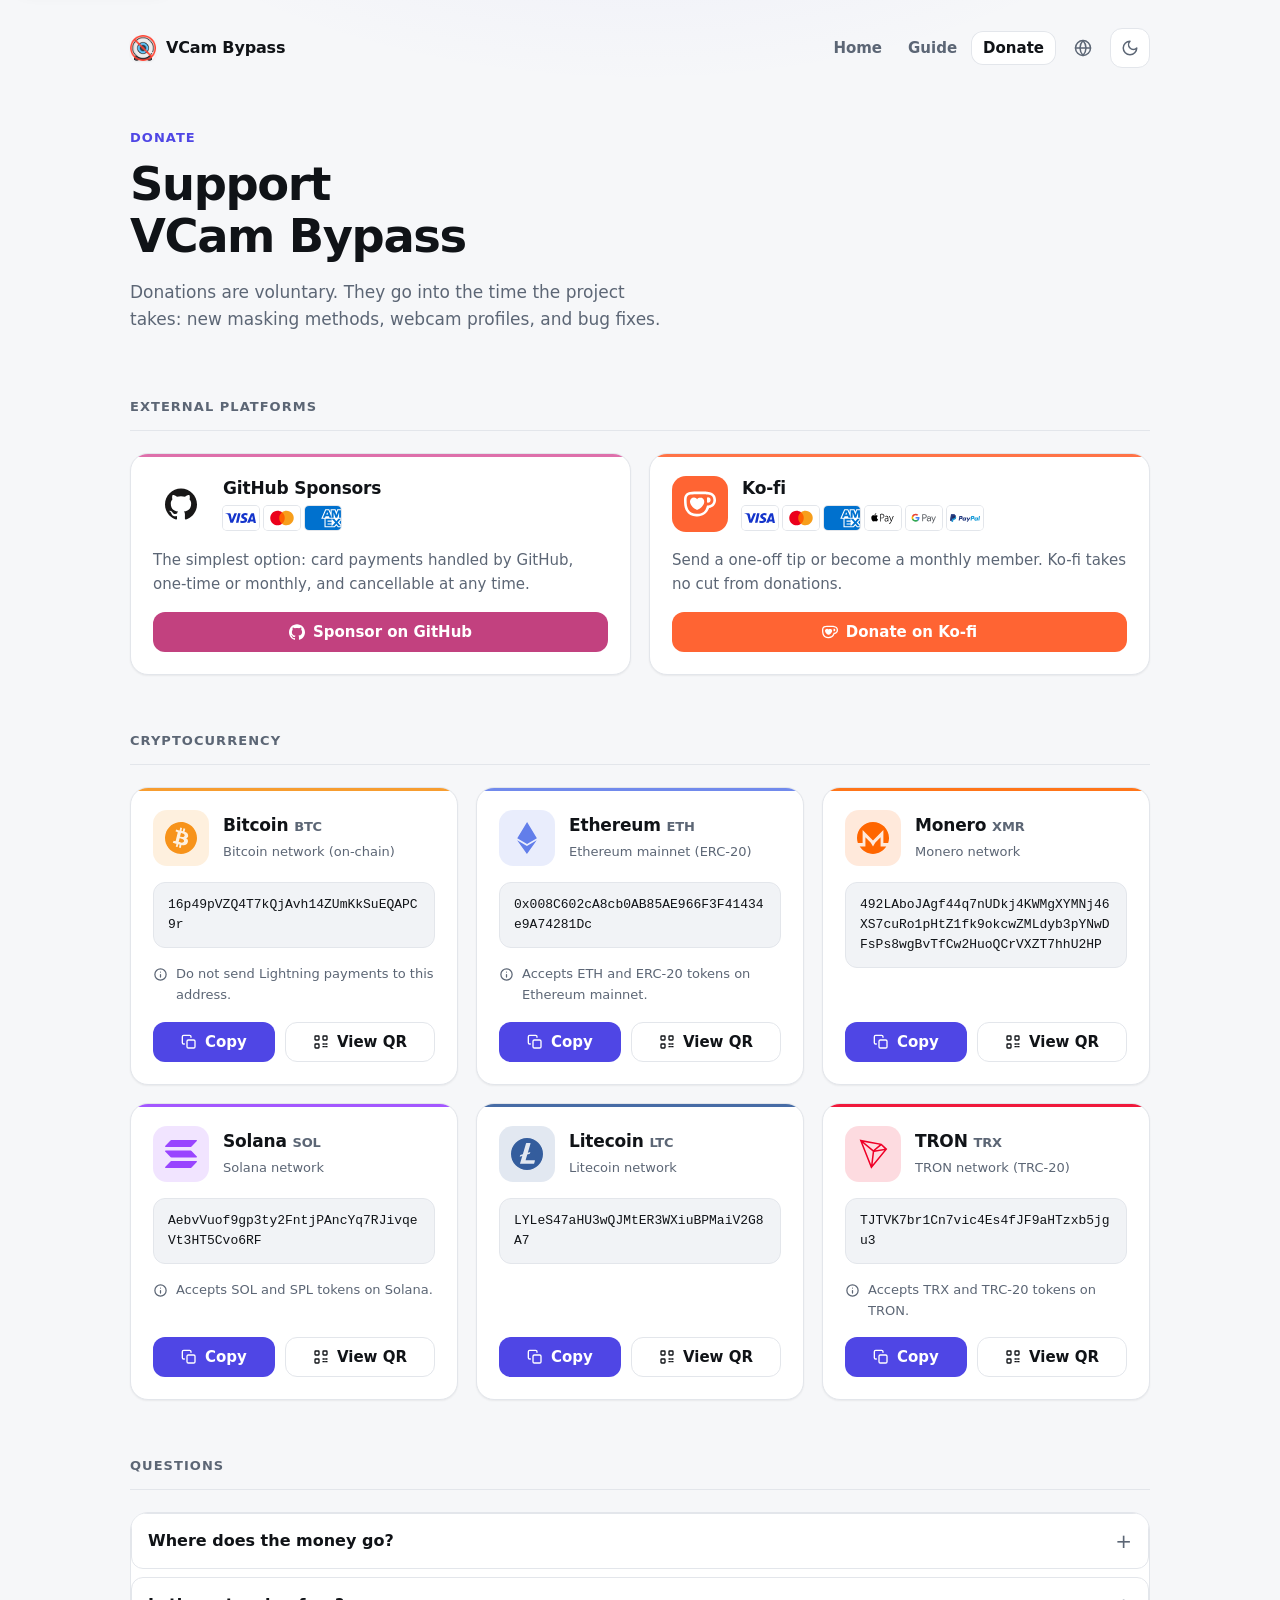
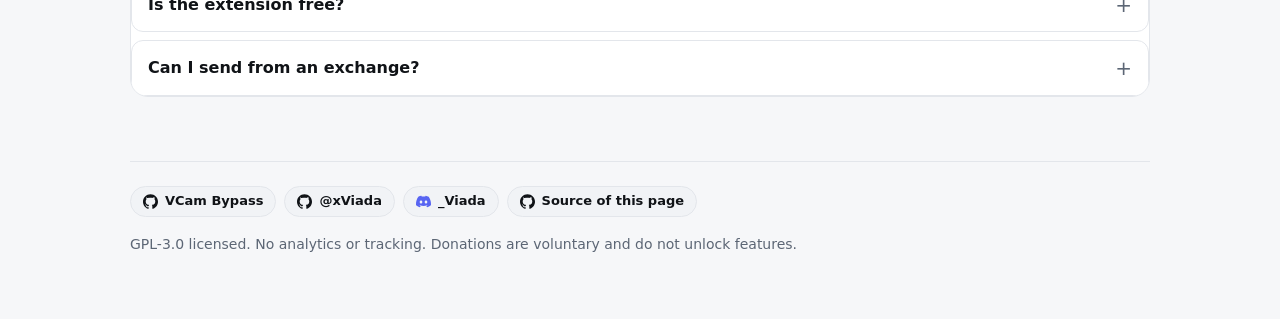
==== commit 9cba8abe: "feat(i18n): add Brazilian Portuguese and the Spanish donate page Replace the EN/ES links with a lang" ====
--- a/donate/index.html
+++ b/donate/index.html
@@ -13,6 +13,10 @@
   <meta property="og:title" content="Support VCam Bypass">
   <meta property="og:description" content="GitHub Sponsors, Ko-fi and donations in Bitcoin, Ethereum, Monero, Solana, Litecoin, and TRON.">
   <link rel="canonical" href="https://xviada.github.io/VCam-Bypass/donate/">
+  <link rel="alternate" hreflang="en" href="https://xviada.github.io/VCam-Bypass/donate/">
+  <link rel="alternate" hreflang="es" href="https://xviada.github.io/VCam-Bypass/es/donate/">
+  <link rel="alternate" hreflang="pt-BR" href="https://xviada.github.io/VCam-Bypass/pt/donate/">
+  <link rel="alternate" hreflang="x-default" href="https://xviada.github.io/VCam-Bypass/donate/">
   <meta property="og:url" content="https://xviada.github.io/VCam-Bypass/donate/">
   <meta property="og:image" content="https://xviada.github.io/VCam-Bypass/assets/og-image.png">
   <meta name="twitter:card" content="summary_large_image">
@@ -47,6 +51,7 @@
           <a href="../guide/">Guide</a>
           <a href="./" aria-current="page">Donate</a>
         </nav>
+        <details class="lang"><summary aria-label="Language"><svg xmlns="http://www.w3.org/2000/svg" viewBox="0 0 24 24" fill="none" stroke="currentColor" stroke-width="2" stroke-linecap="round" stroke-linejoin="round" aria-hidden="true" focusable="false"><circle cx="12" cy="12" r="10"/><path d="M2 12h20"/><path d="M12 2a15.3 15.3 0 0 1 4 10 15.3 15.3 0 0 1-4 10 15.3 15.3 0 0 1-4-10 15.3 15.3 0 0 1 4-10z"/></svg></summary><div class="lang-menu"><a href="./" hreflang="en" lang="en" aria-current="true">English</a><a href="../es/donate/" hreflang="es" lang="es">Español</a><a href="../pt/donate/" hreflang="pt-BR" lang="pt-BR">Português</a></div></details>
         <button type="button" class="icon-button" id="theme-toggle" aria-label="Toggle theme" hidden>
           <span class="icon" id="theme-icon" aria-hidden="true"></span>
         </button>
--- a/assets/css/styles.css
+++ b/assets/css/styles.css
@@ -2516,7 +2516,6 @@
 }
 
 .section-lede {
-  max-width: 62ch;
   margin-top: 18px;
   color: var(--text-muted);
 }
@@ -2612,3 +2611,79 @@
 .faq a {
   color: var(--accent);
 }
+
+/* ---------- Language menu ---------- */
+
+.lang {
+  position: relative;
+}
+
+.lang summary {
+  padding: 8px 10px;
+  font-size: 0.8125rem;
+  font-weight: 650;
+  letter-spacing: 0.04em;
+  line-height: 1.2;
+  color: var(--text-muted);
+  border-radius: var(--radius-md);
+  cursor: pointer;
+  list-style: none;
+}
+
+.lang summary::-webkit-details-marker {
+  display: none;
+}
+
+.lang summary:hover,
+.lang[open] summary {
+  color: var(--text);
+  background: var(--surface-soft);
+}
+
+.lang summary:focus-visible {
+  outline: 2px solid var(--accent);
+  outline-offset: 2px;
+}
+
+.lang-menu {
+  position: absolute;
+  top: calc(100% + 6px);
+  right: 0;
+  z-index: 30;
+  display: grid;
+  min-width: 140px;
+  padding: 6px;
+  background: var(--surface);
+  border: 1px solid var(--border);
+  border-radius: var(--radius-md);
+  box-shadow: var(--shadow-md);
+}
+
+.lang-menu a {
+  padding: 8px 10px;
+  font-size: 0.875rem;
+  font-weight: 550;
+  color: var(--text-muted);
+  text-decoration: none;
+  border-radius: var(--radius-sm);
+}
+
+.lang-menu a:hover {
+  color: var(--text);
+  background: var(--surface-soft);
+}
+
+.lang-menu a[aria-current='true'] {
+  color: var(--text);
+}
+
+.lang summary {
+  display: flex;
+  align-items: center;
+  padding: 9px 10px;
+}
+
+.lang summary svg {
+  width: 18px;
+  height: 18px;
+}
